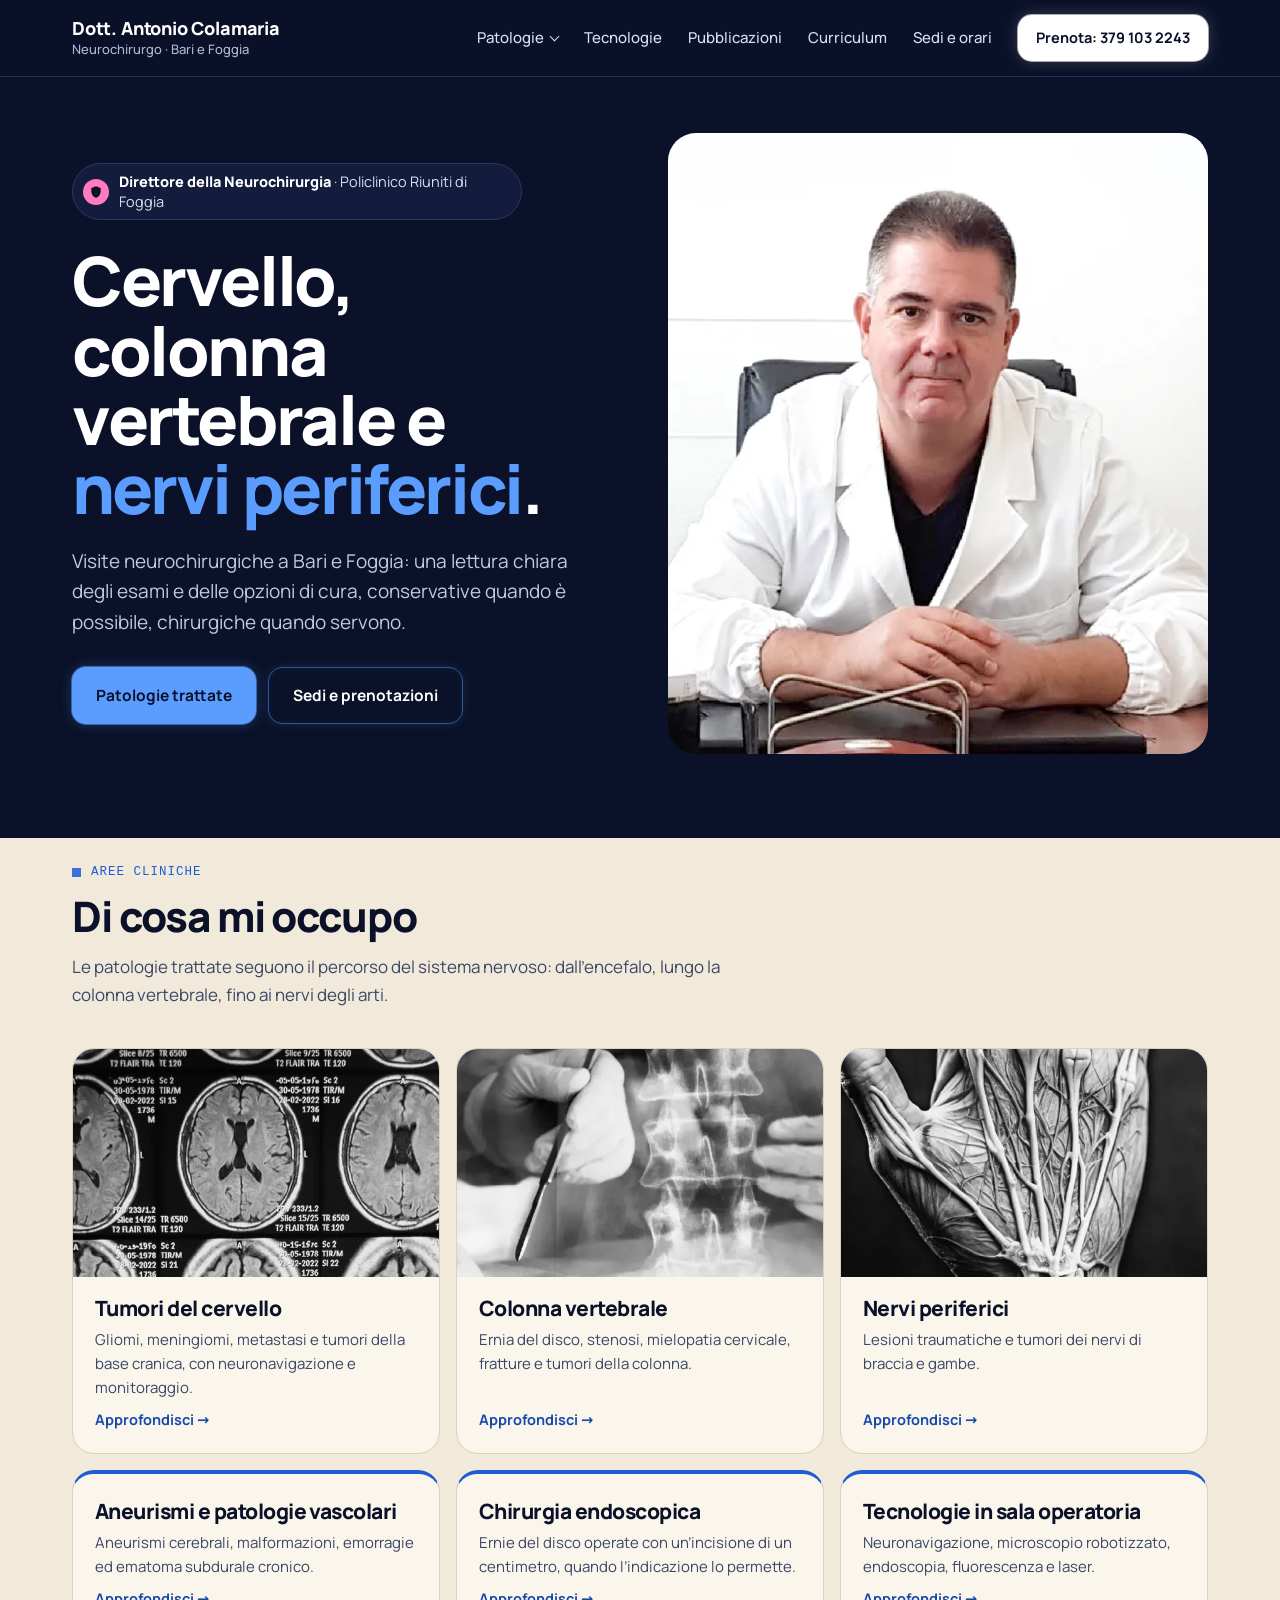
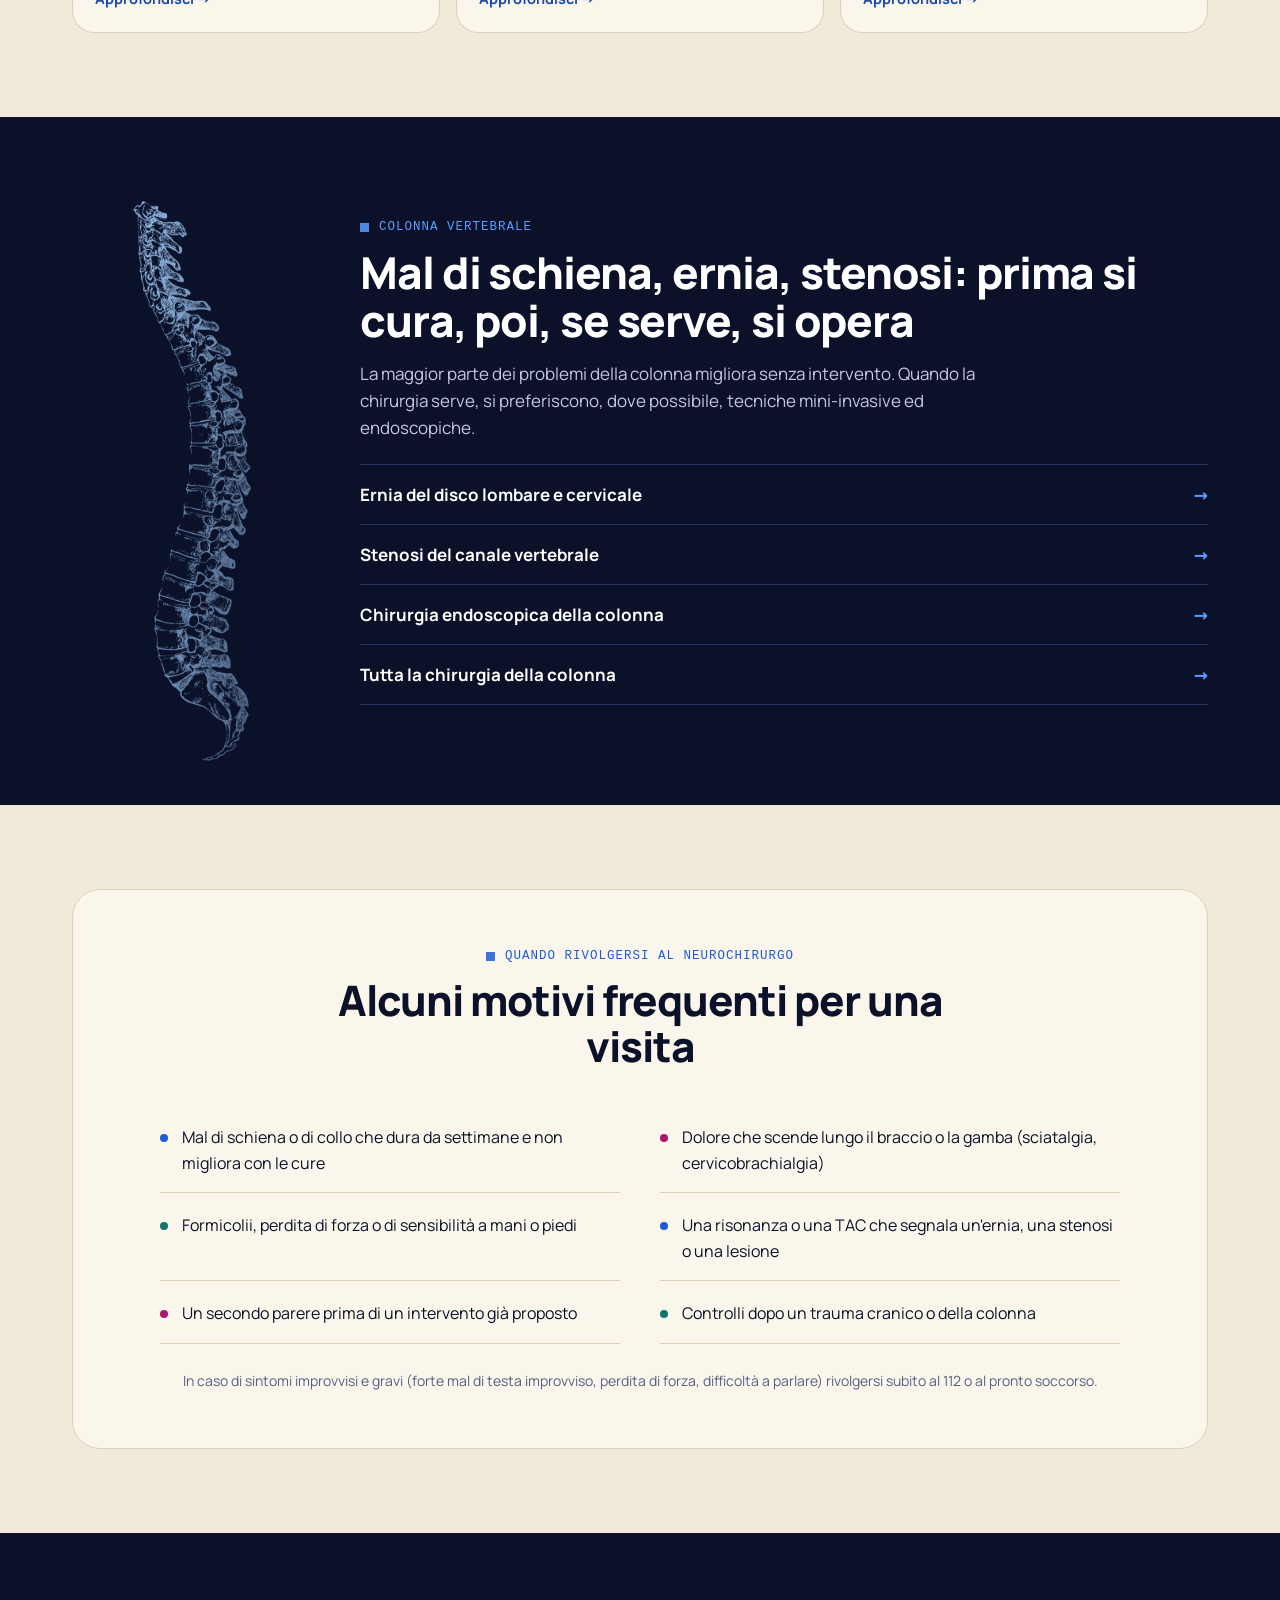
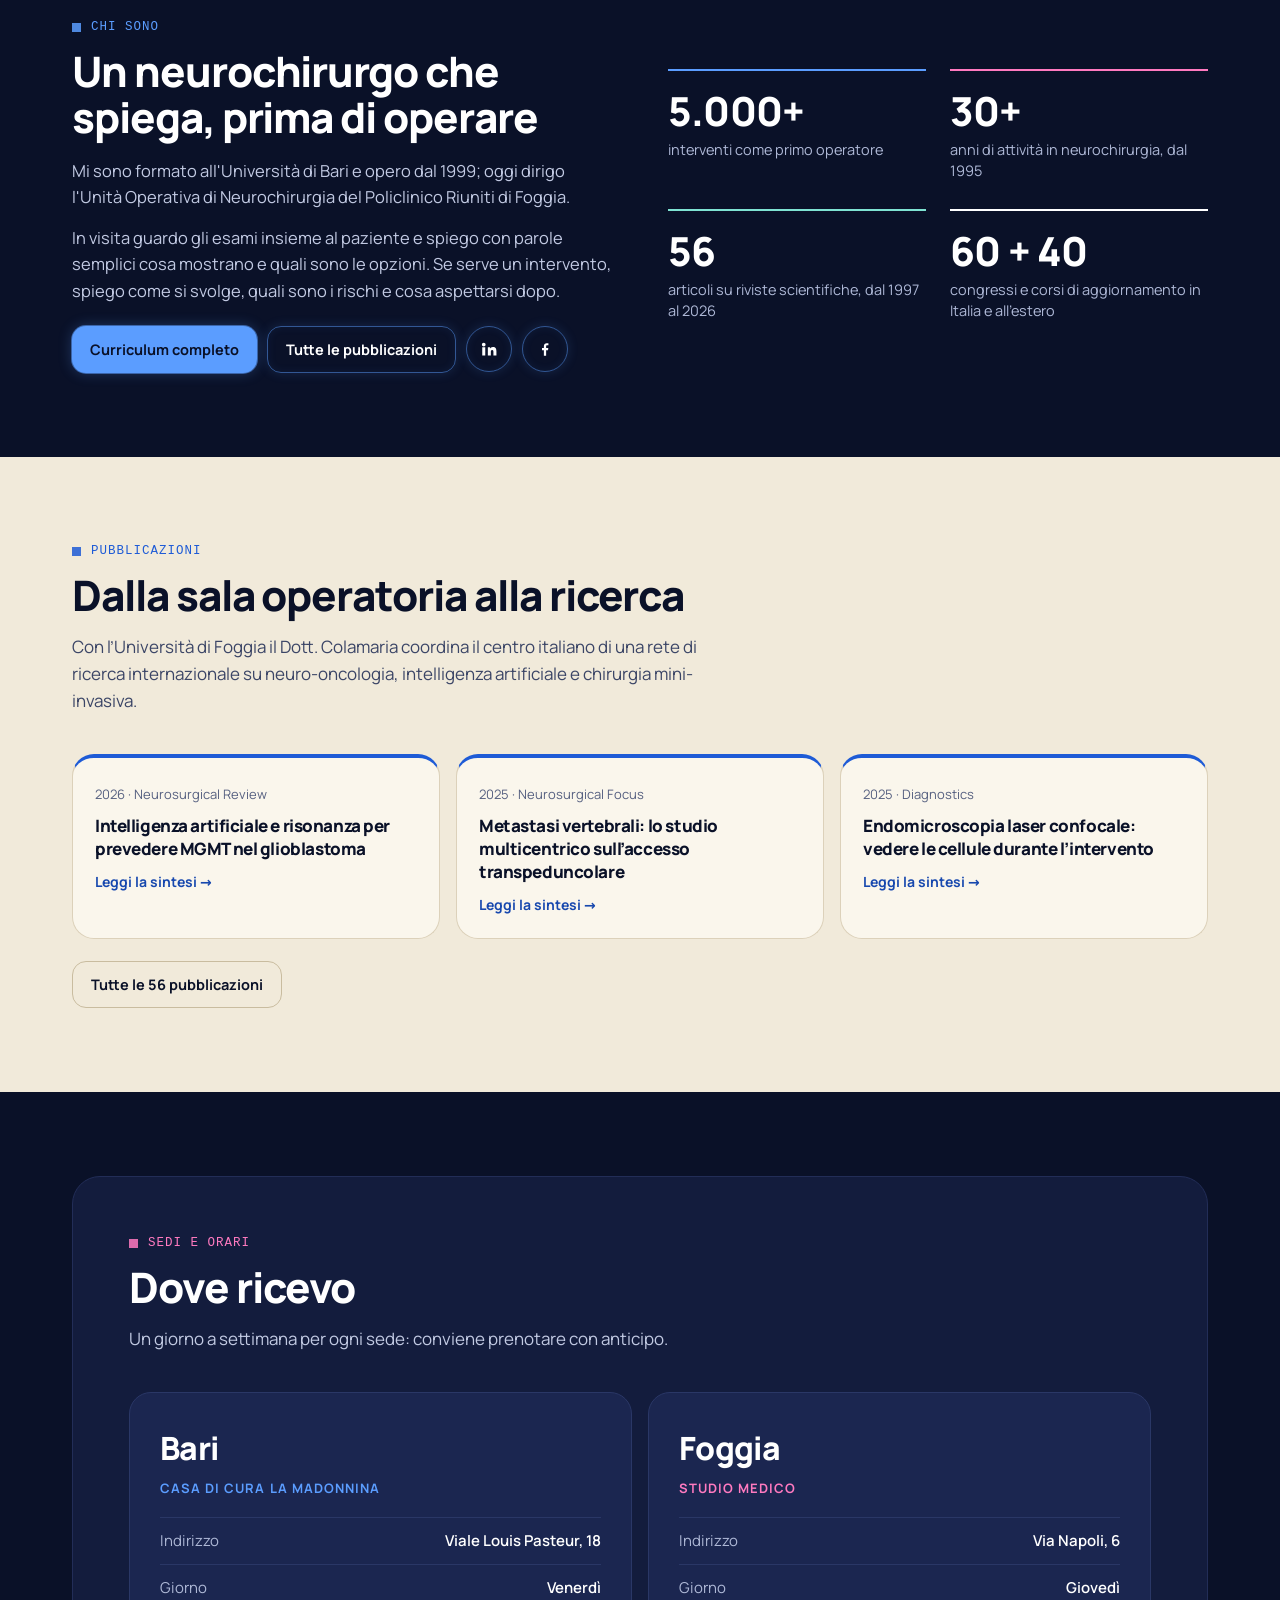
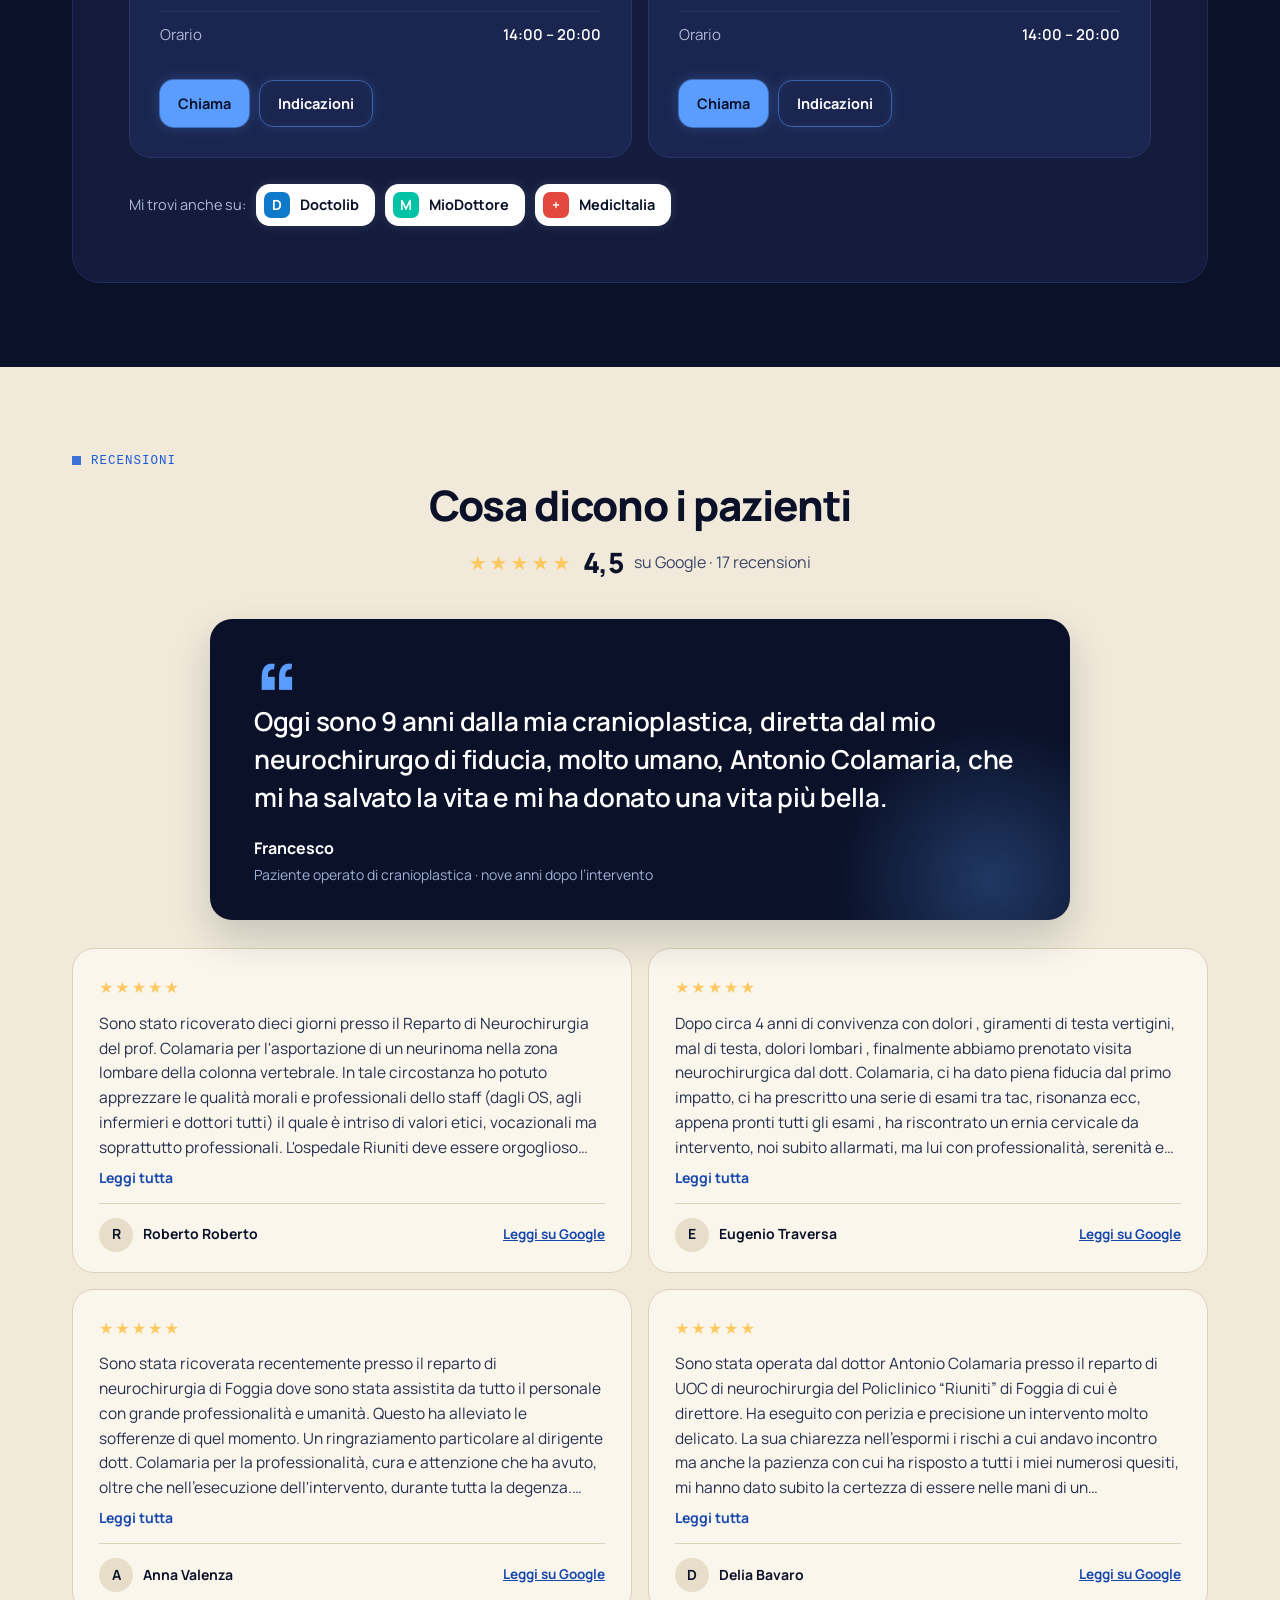
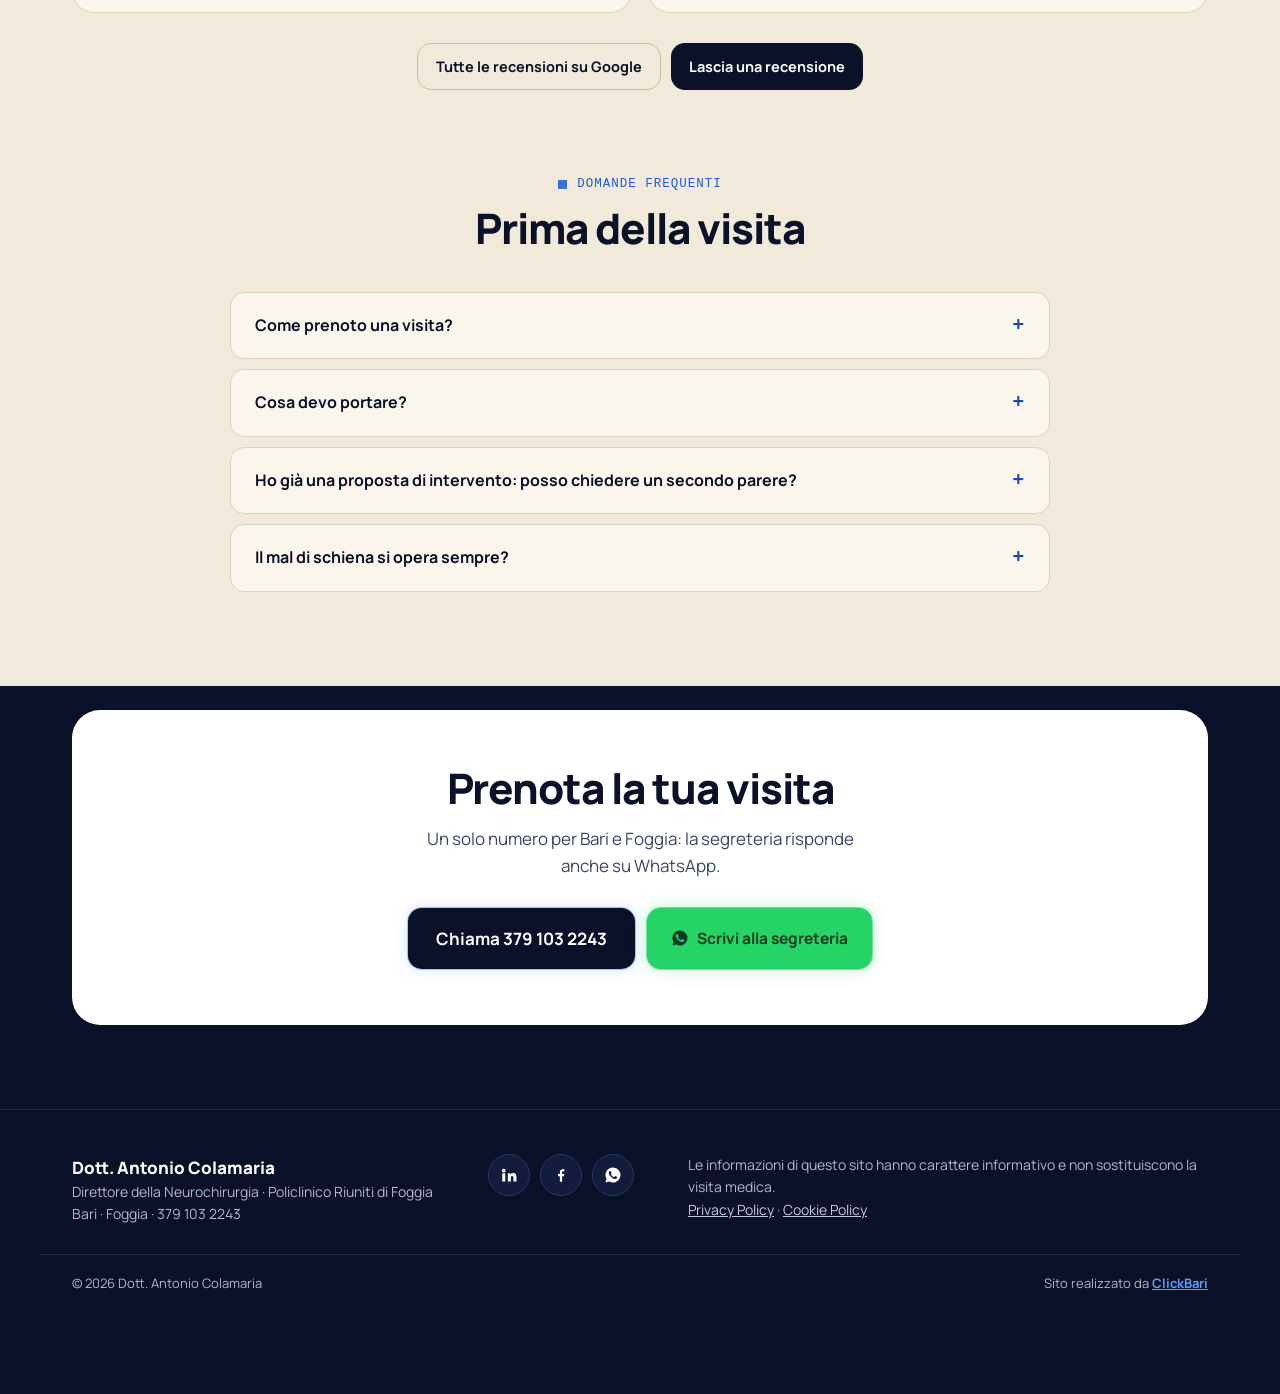
==== index.html @ ceac470e "Home: 30+ anni al posto di 5.600 totali (coerente con il curriculum) Co-Authored-By: Claude Opus 5.5" ====
<!DOCTYPE html>
<html lang="it">
<head>
<meta charset="UTF-8">
<meta name="viewport" content="width=device-width, initial-scale=1">
<title>Dott. Antonio Colamaria — Neurochirurgo a Bari e Foggia</title>
<meta name="description" content="Dott. Antonio Colamaria, specialista in Neurochirurgia. Visite a Bari (Casa di Cura La Madonnina, venerdì) e a Foggia (via Napoli 6, giovedì). Patologie cerebrali, della colonna vertebrale e dei nervi periferici.">
<link rel="canonical" href="https://antoniocolamaria.it/">
<meta name="theme-color" content="#0A1128">
<link rel="icon" type="image/svg+xml" href="img/favicon.svg">
<link rel="icon" type="image/png" href="favicon.png">
<link rel="apple-touch-icon" href="img/apple-touch-icon.png">
<meta property="og:type" content="website">
<meta property="og:locale" content="it_IT">
<meta property="og:site_name" content="Dott. Antonio Colamaria">
<meta property="og:title" content="Dott. Antonio Colamaria — Neurochirurgo a Bari e Foggia">
<meta property="og:description" content="Visite di neurochirurgia a Bari (venerdì) e Foggia (giovedì). Cervello, colonna vertebrale e nervi periferici. Prenotazioni: 379 103 2243.">
<meta property="og:url" content="https://antoniocolamaria.it/">
<meta property="og:image" content="https://antoniocolamaria.it/img/og.jpg">
<meta property="og:image:width" content="1200">
<meta property="og:image:height" content="630">
<meta name="twitter:card" content="summary_large_image">
<link rel="preload" href="img/dott-antonio-colamaria.webp" as="image" type="image/webp">
<link rel="preload" href="fonts/manrope-latin-800-normal.woff2" as="font" type="font/woff2" crossorigin>
<link rel="preload" href="fonts/manrope-latin-400-normal.woff2" as="font" type="font/woff2" crossorigin>
<script type="application/ld+json">
{
  "@context": "https://schema.org",
  "@graph": [
    {
      "@type": "Person",
      "@id": "https://antoniocolamaria.it/#antonio",
      "name": "Antonio Colamaria",
      "honorificPrefix": "Dott.",
      "jobTitle": "Direttore della Neurochirurgia",
      "worksFor": {"@type": "Hospital", "name": "Policlinico Riuniti di Foggia", "address": {"@type": "PostalAddress", "addressLocality": "Foggia", "addressCountry": "IT"}},
      "alumniOf": {"@type": "CollegeOrUniversity", "name": "Università degli Studi di Bari"},
      "image": "https://antoniocolamaria.it/img/dott-antonio-colamaria.webp",
      "url": "https://antoniocolamaria.it/",
      "sameAs": [
        "https://www.linkedin.com/in/antonio-colamaria-a13306196/",
        "https://www.facebook.com/AntonioColamariaNeurochirurgo",
        "https://www.doctolib.it/neurochirurgo/bari/antonio-colamaria",
        "https://www.miodottore.it/antonio-colamaria/neurochirurgo/bari",
        "https://www.medicitalia.it/acolamaria/"
      ]
    },
    {
      "@type": "Physician",
      "@id": "https://antoniocolamaria.it/#bari",
      "name": "Dott. Antonio Colamaria — Neurochirurgo a Bari",
      "medicalSpecialty": "Neurosurgery",
      "url": "https://antoniocolamaria.it/",
      "image": "https://antoniocolamaria.it/img/dott-antonio-colamaria.webp",
      "telephone": "+393791032243",
      "address": {"@type": "PostalAddress", "streetAddress": "Viale Louis Pasteur, 18 (Casa di Cura La Madonnina)", "addressLocality": "Bari", "postalCode": "70124", "addressRegion": "BA", "addressCountry": "IT"},
      "openingHoursSpecification": [{"@type": "OpeningHoursSpecification", "dayOfWeek": "Friday", "opens": "14:00", "closes": "20:00"}],
      "employee": {"@id": "https://antoniocolamaria.it/#antonio"},
      "hasMap": "https://www.google.com/maps/place/?q=place_id:ChIJ8eb4NxvpRxMRz8BQaF9ujLE"
    },
    {
      "@type": "Physician",
      "@id": "https://antoniocolamaria.it/#foggia",
      "name": "Dott. Antonio Colamaria — Neurochirurgo a Foggia",
      "medicalSpecialty": "Neurosurgery",
      "url": "https://antoniocolamaria.it/",
      "image": "https://antoniocolamaria.it/img/dott-antonio-colamaria.webp",
      "telephone": "+393791032243",
      "address": {"@type": "PostalAddress", "streetAddress": "Via Napoli, 6", "addressLocality": "Foggia", "addressRegion": "FG", "addressCountry": "IT"},
      "openingHoursSpecification": [{"@type": "OpeningHoursSpecification", "dayOfWeek": "Thursday", "opens": "14:00", "closes": "20:00"}],
      "employee": {"@id": "https://antoniocolamaria.it/#antonio"}
    },
    {
      "@type": "FAQPage",
      "mainEntity": [
        {"@type": "Question", "name": "Come prenoto una visita?", "acceptedAnswer": {"@type": "Answer", "text": "Telefonando o scrivendo su WhatsApp alla segreteria al 379 103 2243: un solo numero per entrambe le sedi."}},
        {"@type": "Question", "name": "Cosa devo portare?", "acceptedAnswer": {"@type": "Answer", "text": "Gli esami già fatti (CD o link delle immagini di risonanza, TAC o radiografie, con i referti), eventuali visite specialistiche precedenti e l'elenco dei farmaci che assumi."}},
        {"@type": "Question", "name": "Ho già una proposta di intervento: posso chiedere un secondo parere?", "acceptedAnswer": {"@type": "Answer", "text": "Sì. Porta gli esami e la relazione che ti è stata consegnata: li valutiamo insieme e ti spiego le alternative possibili."}},
        {"@type": "Question", "name": "Il mal di schiena si opera sempre?", "acceptedAnswer": {"@type": "Answer", "text": "No. Nella maggior parte dei casi di patologia degenerativa della colonna si parte da terapie conservative; la chirurgia è indicata solo in situazioni specifiche, valutate caso per caso."}}
      ]
    }
  ]
}
</script>
<link rel="stylesheet" href="assets/style.css">
</head>
<body>

<header>
  <div class="wrap">
    <a href="/" class="brand"><strong>Dott. Antonio Colamaria</strong><span>Neurochirurgo · Bari e Foggia</span></a>
    <button class="menu-btn" type="button" aria-expanded="false" aria-controls="menu" aria-label="Apri il menu"><svg class="bars" viewBox="0 0 24 24" fill="none" stroke="currentColor" stroke-width="2" stroke-linecap="round" aria-hidden="true"><path d="M4 7h16M4 12h16M4 17h16"/></svg><svg class="x" viewBox="0 0 24 24" fill="none" stroke="currentColor" stroke-width="2" stroke-linecap="round" aria-hidden="true"><path d="M6 6l12 12M18 6L6 18"/></svg></button>
    <nav id="menu" aria-label="Menu principale">
      <div class="dd">
        <a href="/#patologie" class="dd-top">Patologie</a>
        <div class="sub">
          <a href="neuro-oncologia.html">Tumori del cervello</a>
          <a href="colonna-vertebrale.html">Colonna vertebrale</a>
          <a href="ernia-del-disco.html">Ernia del disco</a>
          <a href="stenosi-del-canale.html">Stenosi del canale</a>
          <a href="chirurgia-endoscopica-colonna.html">Chirurgia endoscopica</a>
          <a href="patologie-vascolari.html">Aneurismi e patologie vascolari</a>
          <a href="nervi-periferici.html">Nervi periferici</a>
          <a href="parkinson-dbs.html">Parkinson e DBS</a>
        </div>
      </div>
      <a href="tecnologie.html">Tecnologie</a>
      <a href="pubblicazioni.html">Pubblicazioni</a>
      <a href="curriculum.html">Curriculum</a>
      <a href="/#sedi">Sedi e orari</a>
      <a href="tel:+393791032243" class="btn btn-primary btn-sm">Prenota: 379 103 2243</a>
    </nav>
  </div>
</header>

<main>

<section class="hero">
  <div class="wrap">
    <div>
      <p class="hero-badge"><i aria-hidden="true"><svg viewBox="0 0 24 24"><path d="M12 2 4 5v6c0 5 3.4 9.4 8 11 4.6-1.6 8-6 8-11V5l-8-3Z"/></svg></i><span><b>Direttore della Neurochirurgia</b> · Policlinico Riuniti di Foggia</span></p>
      <h1>Cervello, colonna vertebrale e <em>nervi periferici</em>.</h1>
      <p class="lede">Visite neurochirurgiche a Bari e Foggia: una lettura chiara degli esami e delle opzioni di cura, conservative quando è possibile, chirurgiche quando servono.</p>
      <div class="hero-actions">
        <a href="#patologie" class="btn btn-primary">Patologie trattate</a>
        <a href="#sedi" class="btn btn-ghost">Sedi e prenotazioni</a>
      </div>
    </div>
    <figure class="portrait">
      <img src="img/dott-antonio-colamaria.webp" alt="Il Dott. Antonio Colamaria, neurochirurgo, alla scrivania del suo studio" width="840" height="758" fetchpriority="high">
    </figure>
  </div>
</section>

<section id="patologie" class="light">
  <div class="wrap">
    <div class="head">
      <div class="kicker">Aree cliniche</div>
      <h2>Di cosa mi occupo</h2>
      <p>Le patologie trattate seguono il percorso del sistema nervoso: dall’encefalo, lungo la colonna vertebrale, fino ai nervi degli arti.</p>
    </div>
    <div class="areas">
      <a class="area" href="neuro-oncologia.html">
        <div class="pic"><img src="img/patologie-cervello.webp" alt="Risonanza magnetica dell’encefalo" width="584" height="365" loading="lazy" decoding="async"></div>
        <div class="body"><h3>Tumori del cervello</h3><p>Gliomi, meningiomi, metastasi e tumori della base cranica, con neuronavigazione e monitoraggio.</p><span class="go">Approfondisci →</span></div>
      </a>
      <a class="area" href="colonna-vertebrale.html">
        <div class="pic"><img src="img/patologie-colonna.webp" alt="Radiografia della colonna vertebrale" width="584" height="365" loading="lazy" decoding="async"></div>
        <div class="body"><h3>Colonna vertebrale</h3><p>Ernia del disco, stenosi, mielopatia cervicale, fratture e tumori della colonna.</p><span class="go">Approfondisci →</span></div>
      </a>
      <a class="area" href="nervi-periferici.html">
        <div class="pic"><img src="img/patologie-nervi.webp" alt="Nervi periferici della mano" width="584" height="365" loading="lazy" decoding="async"></div>
        <div class="body"><h3>Nervi periferici</h3><p>Lesioni traumatiche e tumori dei nervi di braccia e gambe.</p><span class="go">Approfondisci →</span></div>
      </a>
      <a class="area txt" href="patologie-vascolari.html">
        <div class="body"><h3>Aneurismi e patologie vascolari</h3><p>Aneurismi cerebrali, malformazioni, emorragie ed ematoma subdurale cronico.</p><span class="go">Approfondisci →</span></div>
      </a>
      <a class="area txt" href="chirurgia-endoscopica-colonna.html">
        <div class="body"><h3>Chirurgia endoscopica</h3><p>Ernie del disco operate con un’incisione di un centimetro, quando l’indicazione lo permette.</p><span class="go">Approfondisci →</span></div>
      </a>
      <a class="area txt" href="tecnologie.html">
        <div class="body"><h3>Tecnologie in sala operatoria</h3><p>Neuronavigazione, microscopio robotizzato, endoscopia, fluorescenza e laser.</p><span class="go">Approfondisci →</span></div>
      </a>
    </div>
  </div>
</section>

<section class="spine-band">
  <div class="wrap band">
    <div class="art"><img src="img/anatomia/colonna.webp" alt="Illustrazione anatomica della colonna vertebrale" width="297" height="1400" loading="lazy"></div>
    <div>
      <div class="kicker">Colonna vertebrale</div>
      <h2>Mal di schiena, ernia, stenosi: prima si cura, poi, se serve, si opera</h2>
      <p class="lede" style="color:var(--ink-soft);font-size:17px;max-width:40em">La maggior parte dei problemi della colonna migliora senza intervento. Quando la chirurgia serve, si preferiscono, dove possibile, tecniche mini-invasive ed endoscopiche.</p>
      <ul class="links-list">
        <li><a href="ernia-del-disco.html">Ernia del disco lombare e cervicale <span>→</span></a></li>
        <li><a href="stenosi-del-canale.html">Stenosi del canale vertebrale <span>→</span></a></li>
        <li><a href="chirurgia-endoscopica-colonna.html">Chirurgia endoscopica della colonna <span>→</span></a></li>
        <li><a href="colonna-vertebrale.html">Tutta la chirurgia della colonna <span>→</span></a></li>
      </ul>
    </div>
  </div>
</section>

<section class="when light" style="padding-top:84px">
  <div class="wrap"><div class="inner">
    <div class="head center">
      <div class="kicker">Quando rivolgersi al neurochirurgo</div>
      <h2>Alcuni motivi frequenti per una visita</h2>
    </div>
    <div class="when-grid">
      <div class="when-item">Mal di schiena o di collo che dura da settimane e non migliora con le cure</div>
      <div class="when-item">Dolore che scende lungo il braccio o la gamba (sciatalgia, cervicobrachialgia)</div>
      <div class="when-item">Formicolii, perdita di forza o di sensibilità a mani o piedi</div>
      <div class="when-item">Una risonanza o una TAC che segnala un'ernia, una stenosi o una lesione</div>
      <div class="when-item">Un secondo parere prima di un intervento già proposto</div>
      <div class="when-item">Controlli dopo un trauma cranico o della colonna</div>
    </div>
    <p class="note">In caso di sintomi improvvisi e gravi (forte mal di testa improvviso, perdita di forza, difficoltà a parlare) rivolgersi subito al 112 o al pronto soccorso.</p>
  </div></div>
</section>

<section id="chi-sono">
  <div class="wrap about">
    <div>
      <div class="kicker">Chi sono</div>
      <h2>Un neurochirurgo che spiega, prima di operare</h2>
      <p>Mi sono formato all'Università di Bari e opero dal 1999; oggi dirigo l'Unità Operativa di Neurochirurgia del Policlinico Riuniti di Foggia.</p>
      <p>In visita guardo gli esami insieme al paziente e spiego con parole semplici cosa mostrano e quali sono le opzioni. Se serve un intervento, spiego come si svolge, quali sono i rischi e cosa aspettarsi dopo.</p>
      <div class="links-row">
        <a href="curriculum.html" class="btn btn-primary btn-sm">Curriculum completo</a>
        <a href="pubblicazioni.html" class="btn btn-ghost btn-sm">Tutte le pubblicazioni</a>
        <a href="https://www.linkedin.com/in/antonio-colamaria-a13306196/" class="btn btn-ghost btn-sm social icon-only" target="_blank" rel="noopener me" aria-label="LinkedIn" title="LinkedIn"><svg viewBox="0 0 24 24" aria-hidden="true"><path d="M4.98 3.5a2.5 2.5 0 1 1 0 5 2.5 2.5 0 0 1 0-5ZM3 9.75h4v11H3v-11Zm6.5 0h3.8v1.5h.06c.53-1 1.83-2.05 3.77-2.05 4.03 0 4.77 2.65 4.77 6.1v5.45h-4v-4.83c0-1.15-.02-2.63-1.6-2.63-1.6 0-1.85 1.25-1.85 2.55v4.91h-4v-11Z"/></svg></a>
        <a href="https://www.facebook.com/AntonioColamariaNeurochirurgo" class="btn btn-ghost btn-sm social icon-only" target="_blank" rel="noopener me" aria-label="Facebook" title="Facebook"><svg viewBox="0 0 24 24" aria-hidden="true"><path d="M13.5 21v-7.5h2.5l.4-3h-2.9V8.6c0-.87.25-1.46 1.5-1.46h1.55V4.45A20 20 0 0 0 14.3 4.3c-2.25 0-3.8 1.37-3.8 3.9v2.3H8v3h2.5V21h3Z"/></svg></a>
      </div>
    </div>
    <div class="about-stats">
      <div class="stat"><b>5.000+</b><span>interventi come primo operatore</span></div>
      <div class="stat"><b>30+</b><span>anni di attività in neurochirurgia, dal 1995</span></div>
      <div class="stat"><b>56</b><span>articoli su riviste scientifiche, dal 1997 al 2026</span></div>
      <div class="stat"><b>60 + 40</b><span>congressi e corsi di aggiornamento in Italia e all&#39;estero</span></div>
    </div>
  </div>
</section>

<section class="light" id="ricerca">
  <div class="wrap">
    <div class="head">
      <div class="kicker">Pubblicazioni</div>
      <h2>Dalla sala operatoria alla ricerca</h2>
      <p>Con l’Università di Foggia il Dott. Colamaria coordina il centro italiano di una rete di ricerca internazionale su neuro-oncologia, intelligenza artificiale e chirurgia mini-invasiva.</p>
    </div>
    <div class="featured">
      <a class="feat" href="pubblicazioni.html#p2026-mgmt" style="text-decoration:none;color:inherit">
        <div class="body"><div class="meta">2026 · Neurosurgical Review</div><h3>Intelligenza artificiale e risonanza per prevedere MGMT nel glioblastoma</h3><span class="go" style="font-weight:700;color:var(--teal-deep);font-size:14px">Leggi la sintesi →</span></div>
      </a>
      <a class="feat" href="pubblicazioni.html#p2025-transpeduncolare" style="text-decoration:none;color:inherit">
        <div class="body"><div class="meta">2025 · Neurosurgical Focus</div><h3>Metastasi vertebrali: lo studio multicentrico sull’accesso transpeduncolare</h3><span class="go" style="font-weight:700;color:var(--teal-deep);font-size:14px">Leggi la sintesi →</span></div>
      </a>
      <a class="feat" href="pubblicazioni.html#p2025-confocale" style="text-decoration:none;color:inherit">
        <div class="body"><div class="meta">2025 · Diagnostics</div><h3>Endomicroscopia laser confocale: vedere le cellule durante l’intervento</h3><span class="go" style="font-weight:700;color:var(--teal-deep);font-size:14px">Leggi la sintesi →</span></div>
      </a>
    </div>
    <p style="margin-top:22px"><a href="pubblicazioni.html" class="btn btn-ghost btn-sm">Tutte le 56 pubblicazioni</a></p>
  </div>
</section>

<section class="sedi" id="sedi">
  <div class="wrap"><div class="inner">
    <div class="head">
      <div class="kicker">Sedi e orari</div>
      <h2>Dove ricevo</h2>
      <p>Un giorno a settimana per ogni sede: conviene prenotare con anticipo.</p>
    </div>
    <div class="loc-grid">
      <div class="loc">
        <div class="city">Bari</div>
        <div class="place">Casa di Cura La Madonnina</div>
        <div class="row"><span>Indirizzo</span><span>Viale Louis Pasteur, 18</span></div>
        <div class="row"><span>Giorno</span><span>Venerdì</span></div>
        <div class="row"><span>Orario</span><span>14:00 – 20:00</span></div>
        <div class="loc-actions">
          <a href="tel:+393791032243" class="btn btn-primary btn-sm">Chiama</a>
          <a href="https://www.google.com/maps/place/?q=place_id:ChIJ8eb4NxvpRxMRz8BQaF9ujLE" class="btn btn-ghost btn-sm" target="_blank" rel="noopener">Indicazioni</a>
        </div>
      </div>
      <div class="loc">
        <div class="city">Foggia</div>
        <div class="place">Studio medico</div>
        <div class="row"><span>Indirizzo</span><span>Via Napoli, 6</span></div>
        <div class="row"><span>Giorno</span><span>Giovedì</span></div>
        <div class="row"><span>Orario</span><span>14:00 – 20:00</span></div>
        <div class="loc-actions">
          <a href="tel:+393791032243" class="btn btn-primary btn-sm">Chiama</a>
          <a href="https://www.google.com/maps/search/?api=1&amp;query=Via+Napoli+6+Foggia" class="btn btn-ghost btn-sm" target="_blank" rel="noopener">Indicazioni</a>
        </div>
      </div>
    </div>
    <div class="online">
      <span>Mi trovi anche su:</span>
      <a class="plat" href="https://www.doctolib.it/neurochirurgo/bari/antonio-colamaria" target="_blank" rel="noopener"><i style="background:#107ACA" aria-hidden="true">D</i>Doctolib</a>
      <a class="plat" href="https://www.miodottore.it/antonio-colamaria/neurochirurgo/bari" target="_blank" rel="noopener"><i style="background:#00C3A5" aria-hidden="true">M</i>MioDottore</a>
      <a class="plat" href="https://www.medicitalia.it/acolamaria/" target="_blank" rel="noopener"><i style="background:#E2483D" aria-hidden="true">+</i>MedicItalia</a>
    </div>
  </div></div>
</section>

<section class="reviews light" id="recensioni" style="padding-top:84px">
  <div class="wrap">
    <div class="kicker">Recensioni</div>
    <h2 class="rev-h">Cosa dicono i pazienti</h2>
    <div class="rev-score"><span class="stars" aria-hidden="true">★★★★★</span><b>4,5</b><span>su Google · 17 recensioni</span></div>
    <figure class="story">
      <div class="story-mark" aria-hidden="true">“</div>
      <blockquote>Oggi sono 9 anni dalla mia cranioplastica, diretta dal mio neurochirurgo di fiducia, molto umano, Antonio Colamaria, che mi ha salvato la vita e mi ha donato una vita più bella.</blockquote>
      <figcaption><b>Francesco</b><span>Paziente operato di cranioplastica · nove anni dopo l’intervento</span></figcaption>
    </figure>
    <div class="rev-grid">
      <figure class="rev">
        <div class="rev-stars" aria-label="5 stelle su 5">★★★★★</div>
        <blockquote class="rev-text">Sono stato ricoverato dieci giorni presso il Reparto di Neurochirurgia del prof. Colamaria per l&#x27;asportazione di un neurinoma nella zona lombare della colonna vertebrale. In tale circostanza ho potuto apprezzare le qualità morali e professionali dello staff (dagli OS, agli infermieri e dottori tutti) il quale è intriso di valori etici, vocazionali ma soprattutto professionali. L&#x27;ospedale Riuniti deve essere orgoglioso della sua eccellenza: Neurochirurgia!</blockquote>
        <button class="rev-more" type="button" style="visibility:hidden">Leggi tutta</button>
        <figcaption><span class="av" aria-hidden="true">R</span><b>Roberto Roberto</b><a href="https://share.google/oZbVhh4xeSfmyc0vO" target="_blank" rel="noopener">Leggi su Google</a></figcaption>
      </figure>
      <figure class="rev">
        <div class="rev-stars" aria-label="5 stelle su 5">★★★★★</div>
        <blockquote class="rev-text">Dopo circa 4 anni di convivenza con dolori , giramenti di testa vertigini, mal di testa, dolori lombari , finalmente abbiamo prenotato visita neurochirurgica dal dott. Colamaria, ci ha dato piena fiducia dal primo impatto, ci ha prescritto una serie di esami tra tac, risonanza ecc, appena pronti tutti gli esami , ha riscontrato un ernia cervicale da intervento, noi subito allarmati, ma lui con professionalità, serenità e tranquillità, ci ha rassicurati di stare tranquilli , subito prenotato intervento chirurgico al policlinico di Foggia, dopo 10 giorni ci hanno chiamato, intervento, tre giorni di degenza in ospedale, subito dimissioni, intervento riuscito perfettamente grazie al dott, Colamaria e&#x27; il suo equipe medico , mia moglie è rinata veramente una cosa da non credere, dopo aver trascorso tutto dicembre e metà gennaio perennemente a letto mia moglie e &#x27; ritornata a camminare passeggiare non ha più nessun dolore, è per altro soffriva di pressione alta da 15 anni oggi è ritornato tutto nella norma, a eliminato pure la pillola della pressione, un vero professionista, non aggiungo altro grazie ancora Antonio Colamaria, sei un vero professionista serio , grazie di tutto</blockquote>
        <button class="rev-more" type="button" style="visibility:hidden">Leggi tutta</button>
        <figcaption><span class="av" aria-hidden="true">E</span><b>Eugenio Traversa</b><a href="https://share.google/p5bYbDEppxoATuacg" target="_blank" rel="noopener">Leggi su Google</a></figcaption>
      </figure>
      <figure class="rev">
        <div class="rev-stars" aria-label="5 stelle su 5">★★★★★</div>
        <blockquote class="rev-text">Sono stata ricoverata recentemente presso il reparto di neurochirurgia di Foggia dove sono stata assistita da tutto il personale con grande professionalità e umanità. Questo ha alleviato le sofferenze di quel momento. Un ringraziamento particolare al dirigente dott. Colamaria per la professionalità, cura e attenzione che ha avuto, oltre che nell&#x27;esecuzione dell&#x27;intervento, durante tutta la degenza. Grazie</blockquote>
        <button class="rev-more" type="button" style="visibility:hidden">Leggi tutta</button>
        <figcaption><span class="av" aria-hidden="true">A</span><b>Anna Valenza</b><a href="https://share.google/kr8IRh9aucrmlOOM9" target="_blank" rel="noopener">Leggi su Google</a></figcaption>
      </figure>
      <figure class="rev">
        <div class="rev-stars" aria-label="5 stelle su 5">★★★★★</div>
        <blockquote class="rev-text">Sono stata operata dal dottor Antonio Colamaria presso il reparto di UOC di neurochirurgia del Policlinico “Riuniti” di Foggia di cui è direttore. Ha eseguito con perizia e precisione un intervento molto delicato. La sua chiarezza nell’espormi i rischi a cui andavo incontro ma anche la pazienza con cui ha risposto a tutti i miei numerosi quesiti, mi hanno dato subito la certezza di essere nelle mani di un professionista serio, preparato e con delle grandi competenze oltre che ad un medico empatico e rassicurante, nonostante la situazione complicata della mia malattia.<br>Vorrei aggiungere che anche il reparto di neurochirurgia da lui diretto funziona molto bene, con una elevata attenzione al paziente sia da parte del personale medico, infermieristico e paramedico.<br>Un grazie sincero al dottor Colamaria per quanto ogni giorno fa.<br>Delia Bavaro</blockquote>
        <button class="rev-more" type="button" style="visibility:hidden">Leggi tutta</button>
        <figcaption><span class="av" aria-hidden="true">D</span><b>Delia Bavaro</b><a href="https://share.google/cAZnsXzcZnndux5iy" target="_blank" rel="noopener">Leggi su Google</a></figcaption>
      </figure>
    </div>
    <div class="links-row">
      <a href="https://www.google.com/maps/place/?q=place_id:ChIJ8eb4NxvpRxMRz8BQaF9ujLE" class="btn btn-ghost btn-sm" target="_blank" rel="noopener">Tutte le recensioni su Google</a>
      <a href="https://search.google.com/local/writereview?placeid=ChIJ8eb4NxvpRxMRz8BQaF9ujLE" class="btn btn-primary btn-sm" target="_blank" rel="noopener">Lascia una recensione</a>
    </div>
  </div>
</section>

<section id="faq" class="light" style="padding-top:0">
  <div class="wrap">
    <div class="head center">
      <div class="kicker">Domande frequenti</div>
      <h2>Prima della visita</h2>
    </div>
    <div class="faq">
      <details><summary>Come prenoto una visita?</summary><p>Telefonando o scrivendo su WhatsApp alla segreteria al 379 103 2243: un solo numero per entrambe le sedi.</p></details>
      <details><summary>Cosa devo portare?</summary><p>Gli esami già fatti (CD o link delle immagini di risonanza, TAC o radiografie, con i referti), eventuali visite specialistiche precedenti e l'elenco dei farmaci che assumi.</p></details>
      <details><summary>Ho già una proposta di intervento: posso chiedere un secondo parere?</summary><p>Sì. Porta gli esami e la relazione che ti è stata consegnata: li valutiamo insieme e ti spiego le alternative possibili.</p></details>
      <details><summary>Il mal di schiena si opera sempre?</summary><p>No. Nella maggior parte dei casi di patologia degenerativa della colonna si parte da terapie conservative; la chirurgia è indicata solo in situazioni specifiche, valutate caso per caso.</p></details>
    </div>
  </div>
</section>

<section class="cta">
  <div class="wrap"><div class="inner">
    <h2>Prenota la tua visita</h2>
    <p>Un solo numero per Bari e Foggia: la segreteria risponde anche su WhatsApp.</p>
    <div class="cta-actions">
      <a href="tel:+393791032243" class="btn btn-primary">Chiama 379 103 2243</a>
      <a href="https://wa.me/393791032243?text=Buongiorno%2C%20vorrei%20prenotare%20una%20visita%20con%20il%20Dott.%20Colamaria." class="btn btn-wa social" target="_blank" rel="noopener"><svg viewBox="0 0 24 24" aria-hidden="true"><path d="M12 2a10 10 0 0 0-8.6 15.1L2 22l5-1.3A10 10 0 1 0 12 2Zm5.3 14.1c-.2.6-1.3 1.2-1.8 1.2-.5.1-1 .1-3.3-.8-2.8-1.1-4.5-4-4.7-4.2-.1-.2-1.1-1.5-1.1-2.9s.7-2 1-2.3c.2-.3.5-.3.7-.3h.5c.2 0 .4 0 .6.5l.8 2c.1.2.1.4 0 .5l-.3.5-.4.4c-.1.1-.3.3-.1.6.2.3.8 1.3 1.6 2.1 1.1 1 2 1.3 2.3 1.4.3.1.5.1.6-.1l.9-1.1c.2-.3.4-.2.7-.1l1.9.9c.3.1.5.2.5.3.1.2.1.8-.1 1.4Z"/></svg>Scrivi alla segreteria</a>
    </div>
  </div></div>
</section>

</main>

<footer>
  <div class="wrap">
    <div>
      <strong>Dott. Antonio Colamaria</strong><br>
      Direttore della Neurochirurgia · Policlinico Riuniti di Foggia<br>
      Bari · Foggia · 379 103 2243
    </div>
    <div class="foot-social">
      <a href="https://www.linkedin.com/in/antonio-colamaria-a13306196/" target="_blank" rel="noopener me" aria-label="LinkedIn del Dott. Colamaria"><svg viewBox="0 0 24 24" aria-hidden="true"><path d="M4.98 3.5a2.5 2.5 0 1 1 0 5 2.5 2.5 0 0 1 0-5ZM3 9.75h4v11H3v-11Zm6.5 0h3.8v1.5h.06c.53-1 1.83-2.05 3.77-2.05 4.03 0 4.77 2.65 4.77 6.1v5.45h-4v-4.83c0-1.15-.02-2.63-1.6-2.63-1.6 0-1.85 1.25-1.85 2.55v4.91h-4v-11Z"/></svg></a>
      <a href="https://www.facebook.com/AntonioColamariaNeurochirurgo" target="_blank" rel="noopener me" aria-label="Facebook del Dott. Colamaria"><svg viewBox="0 0 24 24" aria-hidden="true"><path d="M13.5 21v-7.5h2.5l.4-3h-2.9V8.6c0-.87.25-1.46 1.5-1.46h1.55V4.45A20 20 0 0 0 14.3 4.3c-2.25 0-3.8 1.37-3.8 3.9v2.3H8v3h2.5V21h3Z"/></svg></a>
      <a href="https://wa.me/393791032243?text=Buongiorno%2C%20vorrei%20prenotare%20una%20visita%20con%20il%20Dott.%20Colamaria." target="_blank" rel="noopener" aria-label="WhatsApp della segreteria per prenotare"><svg viewBox="0 0 24 24" aria-hidden="true"><path d="M12 2a10 10 0 0 0-8.6 15.1L2 22l5-1.3A10 10 0 1 0 12 2Zm5.3 14.1c-.2.6-1.3 1.2-1.8 1.2-.5.1-1 .1-3.3-.8-2.8-1.1-4.5-4-4.7-4.2-.1-.2-1.1-1.5-1.1-2.9s.7-2 1-2.3c.2-.3.5-.3.7-.3h.5c.2 0 .4 0 .6.5l.8 2c.1.2.1.4 0 .5l-.3.5-.4.4c-.1.1-.3.3-.1.6.2.3.8 1.3 1.6 2.1 1.1 1 2 1.3 2.3 1.4.3.1.5.1.6-.1l.9-1.1c.2-.3.4-.2.7-.1l1.9.9c.3.1.5.2.5.3.1.2.1.8-.1 1.4Z"/></svg></a>
    </div>
    <div class="disclaimer">Le informazioni di questo sito hanno carattere informativo e non sostituiscono la visita medica.<br><a href="privacy.html">Privacy Policy</a> · <a href="cookie.html">Cookie Policy</a> · <button type="button" class="cc-open">Preferenze cookie</button></div>
  </div>
  <div class="wrap credit">
    <span>© <span id="y">2026</span> Dott. Antonio Colamaria</span>
    <span>Sito realizzato da <a href="https://clickbari.it" target="_blank" rel="noopener">ClickBari</a></span>
  </div>
</footer>

<div class="callbar"><a href="tel:+393791032243" class="btn btn-primary">Chiama per prenotare</a></div>
<a class="wa-float" href="https://wa.me/393791032243?text=Buongiorno%2C%20vorrei%20prenotare%20una%20visita%20con%20il%20Dott.%20Colamaria." target="_blank" rel="noopener" aria-label="Scrivi alla segreteria su WhatsApp per prenotare"><svg viewBox="0 0 24 24" aria-hidden="true"><path d="M12 2a10 10 0 0 0-8.6 15.1L2 22l5-1.3A10 10 0 1 0 12 2Zm5.3 14.1c-.2.6-1.3 1.2-1.8 1.2-.5.1-1 .1-3.3-.8-2.8-1.1-4.5-4-4.7-4.2-.1-.2-1.1-1.5-1.1-2.9s.7-2 1-2.3c.2-.3.5-.3.7-.3h.5c.2 0 .4 0 .6.5l.8 2c.1.2.1.4 0 .5l-.3.5-.4.4c-.1.1-.3.3-.1.6.2.3.8 1.3 1.6 2.1 1.1 1 2 1.3 2.3 1.4.3.1.5.1.6-.1l.9-1.1c.2-.3.4-.2.7-.1l1.9.9c.3.1.5.2.5.3.1.2.1.8-.1 1.4Z"/></svg></a>
<script>
document.querySelectorAll('.rev').forEach(r=>{const t=r.querySelector('.rev-text'),b=r.querySelector('.rev-more');
  if(t.scrollHeight>t.clientHeight+1){b.style.visibility='visible';b.onclick=()=>{r.classList.toggle('open');b.textContent=r.classList.contains('open')?'Mostra meno':'Leggi tutta'}}});
</script>
<script src="assets/site.js"></script>

<script src="assets/consent.js" defer></script>
</body>
</html>
---- assets/style.css ----
@font-face{font-family:'Manrope';font-weight:400;font-style:normal;font-display:swap;src:url(../fonts/manrope-latin-400-normal.woff2) format('woff2')}
@font-face{font-family:'Manrope';font-weight:500;font-style:normal;font-display:swap;src:url(../fonts/manrope-latin-500-normal.woff2) format('woff2')}
@font-face{font-family:'Manrope';font-weight:600;font-style:normal;font-display:swap;src:url(../fonts/manrope-latin-600-normal.woff2) format('woff2')}
@font-face{font-family:'Manrope';font-weight:700;font-style:normal;font-display:swap;src:url(../fonts/manrope-latin-700-normal.woff2) format('woff2')}
@font-face{font-family:'Manrope';font-weight:800;font-style:normal;font-display:swap;src:url(../fonts/manrope-latin-800-normal.woff2) format('woff2')}

/* Tema "Notte": blu notte, accenti blu chiaro e magenta.
   I nomi storici delle variabili restano (le pagine interne li usano):
   --paper = fondo pagina, --white = superfici (card), --ink = testo, --teal = accento blu, --amber = accento magenta */
:root{
  --paper:#0A1128; --white:#131C3D; --paper-2:#1B2650; --line:#222D57; --line-2:#2A3766;
  --ink:#FFFFFF; --ink-soft:#C2CAE3; --ink-mute:#AEB8D6;
  --teal:#5B9DFF; --teal-deep:#93BFFF; --teal-light:#1B2650; --amber:#FF7AC0; --mint:#7FE3D2; --gold:#FFC861;
  --r-xl:28px; --r-lg:22px; --r-md:14px; --r-sm:8px;
}
*{box-sizing:border-box;margin:0;padding:0}
html{scroll-behavior:smooth;scroll-padding-top:84px;background:var(--paper)}
body{background:var(--paper);color:var(--ink);font-family:'Manrope',system-ui,sans-serif;font-size:16px;line-height:1.6;-webkit-font-smoothing:antialiased}
img{max-width:100%;display:block}
a{color:inherit}
.wrap{max-width:1200px;margin:0 auto;padding:0 32px}
h1,h2,h3{font-family:'Manrope',system-ui,sans-serif;font-weight:800;letter-spacing:-.025em;line-height:1.08}
h4{font-weight:700}
:focus-visible{outline:3px solid var(--amber);outline-offset:3px}
@media (prefers-reduced-motion:reduce){*{transition:none!important;animation:none!important;scroll-behavior:auto!important}}
@media(max-width:640px){.wrap{padding:0 20px}}

/* nav */
header{position:sticky;top:0;z-index:50;background:rgba(10,17,40,.88);backdrop-filter:blur(12px);-webkit-backdrop-filter:blur(12px);border-bottom:1px solid var(--line)}
header .wrap{display:flex;align-items:center;justify-content:space-between;height:76px;gap:16px;position:relative}
.brand{text-decoration:none;line-height:1.2}
.brand strong{display:block;font-weight:800;font-size:18px;letter-spacing:-.01em}
.brand span{font-size:13px;color:var(--ink-mute);font-weight:500}
nav{display:flex;align-items:center;gap:26px;font-size:15px;font-weight:500}
nav a{text-decoration:none;color:#D9DFF0}
nav a:hover{color:#fff}
.btn{display:inline-flex;align-items:center;justify-content:center;gap:8px;text-decoration:none;font-weight:700;font-size:15.5px;padding:15px 24px;border-radius:var(--r-md);transition:background .2s,transform .2s,border-color .2s,color .2s;font-family:inherit}
.btn-primary{background:var(--teal);color:#0A1128}
.btn-primary:hover{background:var(--teal-deep);transform:translateY(-1px)}
.btn-ghost{border:1px solid var(--line-2);color:#fff}
.btn-ghost:hover{border-color:var(--teal);background:var(--white)}
.btn-sm{padding:11px 18px;font-size:14.5px}
nav .btn{background:#fff;color:#0A1128}
nav .btn:hover{background:var(--teal-deep)}
/* menu mobile (hamburger) */
.menu-btn{display:none;width:46px;height:46px;border-radius:12px;border:1px solid var(--line-2);background:var(--white);color:#fff;cursor:pointer;align-items:center;justify-content:center}
.menu-btn svg{width:22px;height:22px}
.menu-btn .x{display:none}
.menu-btn[aria-expanded="true"] .x{display:block}
.menu-btn[aria-expanded="true"] .bars{display:none}
@media(max-width:860px){
  nav a:not(.btn){display:none}
  .js .menu-btn{display:inline-flex}
  .js nav{display:none;position:absolute;top:100%;left:0;right:0;flex-direction:column;align-items:stretch;gap:0;background:var(--paper);border-bottom:1px solid var(--line);padding:6px 20px 22px;box-shadow:0 20px 40px rgba(0,0,0,.35)}
  .js nav.open{display:flex}
  .js nav a:not(.btn){display:block;padding:15px 0;border-bottom:1px solid var(--line);font-size:17px;color:#fff}
  .js nav .btn{display:flex;margin-top:18px;padding:15px}
}

/* in home: pulsanti fissi solo dopo il primo schermo */
.callbar,.wa-float{transition:opacity .25s,transform .25s}
.has-hero:not(.past-hero) .callbar,.has-hero:not(.past-hero) .wa-float{opacity:0;pointer-events:none;transform:translateY(12px)}
@media(min-width:861px){
  header nav .btn{transition:opacity .25s}
  .has-hero:not(.past-hero) header nav .btn{opacity:0;pointer-events:none}
}

/* hero */
.hero{padding:56px 0 84px}
.hero .wrap{display:grid;grid-template-columns:1fr 1fr;gap:56px;align-items:center}
.hero-badge{display:inline-flex;align-items:center;gap:10px;background:var(--white);border:1px solid var(--line-2);border-radius:999px;padding:8px 18px 8px 10px;margin-bottom:26px;font-size:14.5px;color:#D9DFF0;line-height:1.35}
.hero-badge i{flex:0 0 26px;height:26px;border-radius:50%;background:var(--amber);display:grid;place-items:center}
.hero-badge i svg{width:14px;height:14px;fill:#0A1128}
.hero-badge b{color:#fff;font-weight:800}
.hero h1{font-size:clamp(40px,5.4vw,68px);letter-spacing:-.035em;line-height:1.02}
.hero h1 em{font-style:normal;color:var(--teal)}
.hero .lede{margin-top:22px;font-size:19px;color:var(--ink-soft);max-width:34em}
.hero-actions{margin-top:30px;display:flex;flex-wrap:wrap;gap:12px}
.portrait{border-radius:var(--r-xl);overflow:hidden;background:var(--white);aspect-ratio:4/4.6;width:100%}
.portrait img{width:100%;height:100%;object-fit:cover;object-position:top center}
@media(max-width:900px){
  .hero{padding:20px 0 56px}
  .hero .wrap{grid-template-columns:1fr;gap:28px}
  .portrait{order:-1;aspect-ratio:4/3.3;max-width:560px;border-radius:var(--r-lg)}
  .portrait img{object-position:center 18%}
  .hero-badge{border-radius:18px;align-items:flex-start}
}

/* sezioni */
section{padding:84px 0}
.head{max-width:680px;margin-bottom:40px}
.head.center{margin-left:auto;margin-right:auto;text-align:center}
.kicker{font-size:13px;letter-spacing:.12em;text-transform:uppercase;color:var(--teal);font-weight:700;margin-bottom:12px}
.head h2{font-size:clamp(30px,3.6vw,42px)}
.head p{margin-top:14px;color:var(--ink-soft);font-size:17px}
@media(max-width:700px){section{padding:60px 0}}

/* patologie */
#patologie{padding-top:24px}
.zones{display:grid;grid-template-columns:repeat(3,1fr);gap:16px}
.zone{background:var(--white);border:1px solid var(--line);border-radius:var(--r-lg);padding:18px;display:flex;flex-direction:column;gap:6px}
.zone-img{aspect-ratio:4/3;border-radius:16px;overflow:hidden;background:var(--paper-2)}
.zone-img img{width:100%;height:100%;object-fit:cover}
.zone-body{padding:16px 10px 8px}
.zone-tag{display:inline-block;font-size:12.5px;font-weight:700;letter-spacing:.06em;color:var(--teal);margin-bottom:8px}
.zone:nth-child(2) .zone-tag{color:var(--amber)}
.zone:nth-child(3) .zone-tag{color:var(--mint)}
.zone h3{font-size:22px;letter-spacing:-.015em;margin-bottom:10px}
.cond{padding:12px 0;border-top:1px solid var(--line)}
.cond h4{font-size:15px;margin-bottom:3px}
.cond p{font-size:14.5px;color:var(--ink-soft)}
@media(max-width:980px){.zones{grid-template-columns:1fr 1fr}}
@media(max-width:660px){.zones{grid-template-columns:1fr}}

/* quando */
.when{padding-top:0}
.when .wrap>.inner{background:var(--white);border:1px solid var(--line);border-radius:var(--r-xl);padding:56px}
.when-grid{display:grid;grid-template-columns:repeat(2,1fr);gap:4px 40px;max-width:960px;margin:0 auto}
.when-item{display:flex;gap:14px;align-items:flex-start;padding:16px 0;border-bottom:1px solid var(--line);font-size:16px}
.when-item::before{content:'';flex:0 0 8px;height:8px;margin-top:9px;border-radius:50%;background:var(--teal)}
.when-item:nth-child(3n+2)::before{background:var(--amber)}
.when-item:nth-child(3n)::before{background:var(--mint)}
.note{max-width:960px;margin:26px auto 0;font-size:14px;color:var(--ink-mute);text-align:center}
@media(max-width:700px){.when-grid{grid-template-columns:1fr}.when .wrap>.inner{padding:32px 22px}}

/* chi sono */
.about{display:grid;grid-template-columns:1fr 1fr;gap:56px;align-items:center}
.about h2{font-size:clamp(30px,3.6vw,42px);margin-bottom:18px}
.about p{color:var(--ink-soft);margin-bottom:14px;font-size:16.5px}
.timeline{list-style:none;border-left:2px solid var(--line-2);padding-left:22px}
.timeline li{position:relative;padding-bottom:22px}
.timeline li::before{content:'';position:absolute;left:-29px;top:6px;width:12px;height:12px;border-radius:50%;background:var(--paper);border:2px solid var(--teal)}
.timeline .y{font-size:13px;font-weight:700;color:var(--amber);letter-spacing:.04em}
.timeline .t{font-weight:700}
.timeline .d{font-size:14.5px;color:var(--ink-soft)}
.links-row{margin-top:22px;display:flex;flex-wrap:wrap;gap:10px}
.about-stats{display:grid;grid-template-columns:1fr 1fr;gap:28px 24px}
.about-stats .stat{border-top:2px solid var(--teal);padding-top:18px}
.about-stats .stat:nth-child(2){border-color:var(--amber)}
.about-stats .stat:nth-child(3){border-color:var(--mint)}
.about-stats .stat:nth-child(4){border-color:#fff}
.about-stats .stat b{display:block;font-weight:800;font-size:40px;letter-spacing:-.02em;line-height:1.1;margin-bottom:6px}
.about-stats .stat span{font-size:14.5px;color:var(--ink-mute);line-height:1.45;display:block}
.btn.icon-only{width:46px;height:46px;padding:0;border-radius:50%}
@media(max-width:480px){.about-stats .stat b{font-size:30px}}
@media(max-width:860px){.about{grid-template-columns:1fr;gap:36px}}

/* sedi */
.sedi .wrap>.inner{background:var(--white);border:1px solid var(--line);border-radius:var(--r-xl);padding:56px}
.sedi .kicker{color:var(--amber)}
.loc-grid{display:grid;grid-template-columns:1fr 1fr;gap:16px}
.loc{background:var(--paper-2);border:1px solid var(--line-2);border-radius:var(--r-lg);padding:30px}
.loc .city{font-size:32px;font-weight:800;letter-spacing:-.02em}
.loc .place{font-size:13px;letter-spacing:.08em;text-transform:uppercase;color:var(--teal);font-weight:700;margin:4px 0 18px}
.loc:nth-child(2) .place{color:var(--amber)}
.row{display:flex;justify-content:space-between;gap:16px;padding:11px 0;border-top:1px solid var(--line-2);font-size:15px}
.row span:first-child{color:var(--ink-mute)}
.row span:last-child{text-align:right;font-weight:600}
.loc-actions{display:flex;flex-wrap:wrap;gap:10px;margin-top:22px}
.online{margin-top:26px;display:flex;flex-wrap:wrap;align-items:center;gap:10px;color:var(--ink-mute);font-size:14.5px}
@media(max-width:760px){.loc-grid{grid-template-columns:1fr}.sedi .wrap>.inner{padding:32px 20px}}

/* recensioni */
.reviews{text-align:center;padding-top:0}
.stars{color:var(--gold);letter-spacing:3px}
.reviews .links-row{justify-content:center;margin-top:30px}
.rev-h{font-size:clamp(30px,3.6vw,42px)}
.rev-score{display:flex;align-items:center;justify-content:center;gap:10px;margin:12px 0 34px;color:var(--ink-soft)}
.rev-score .stars{font-size:20px}
.rev-score b{font-weight:800;font-size:28px;color:#fff}
.rev-grid{display:grid;grid-template-columns:1fr 1fr;gap:16px;text-align:left;align-items:start}
.rev{display:flex;flex-direction:column;background:var(--white);border:1px solid var(--line);border-radius:var(--r-lg);padding:26px 26px 20px}
.rev-stars{color:var(--gold);letter-spacing:2px;font-size:16px}
.rev-text{margin:10px 0 0;font-size:15.5px;color:#E3E7F3;line-height:1.6;display:-webkit-box;-webkit-box-orient:vertical;-webkit-line-clamp:6;overflow:hidden;height:calc(1.6em * 6)}
.rev.open .rev-text{height:auto;display:block}
.rev-more{align-self:flex-start;margin-top:8px;background:none;border:0;padding:0;color:var(--teal);font:700 14px 'Manrope',sans-serif;cursor:pointer}
.rev figcaption{display:flex;align-items:center;gap:10px;margin-top:16px;padding-top:14px;border-top:1px solid var(--line);font-size:14px}
.rev figcaption a{margin-left:auto;color:var(--teal);font-weight:700;font-size:13.5px;white-space:nowrap}
.av{width:34px;height:34px;border-radius:50%;background:var(--paper-2);color:var(--teal-deep);display:grid;place-items:center;font-weight:700}
@media(max-width:760px){.rev-grid{grid-template-columns:1fr}}

/* faq */
.faq{max-width:820px;margin:0 auto}
details{background:var(--white);border:1px solid var(--line);border-radius:var(--r-md);margin-bottom:10px}
summary{cursor:pointer;list-style:none;padding:20px 24px;font-weight:700;display:flex;justify-content:space-between;gap:16px}
summary::-webkit-details-marker{display:none}
summary::after{content:'+';color:var(--teal);font-size:22px;line-height:1}
details[open] summary::after{content:'–'}
details p{padding:0 24px 20px;color:var(--ink-soft);font-size:15.5px}

/* cta finale: card bianca */
.cta{padding-top:24px}
.cta .wrap>.inner{background:#fff;color:#0A1128;border-radius:var(--r-xl);padding:56px;text-align:center}
.cta h2{font-size:clamp(30px,3.6vw,42px);max-width:20ch;margin:0 auto 14px}
.cta p{color:#3B4566;max-width:46ch;margin:0 auto 28px;font-size:17px}
.cta .btn-primary{background:#0A1128;color:#fff;font-size:17px;padding:17px 28px}
.cta .btn-primary:hover{background:#1E3A8A}

/* footer */
footer{padding:44px 0 100px;font-size:14px;color:var(--ink-mute);border-top:1px solid var(--line)}
footer .wrap{display:flex;flex-wrap:wrap;justify-content:space-between;gap:20px}
footer strong{color:#fff;font-weight:800;font-size:17px}
footer a{color:var(--ink-soft)}
.disclaimer{max-width:520px}

/* social, piattaforme */
.social svg{width:18px;height:18px;fill:currentColor;flex:0 0 auto}
.btn-wa{background:#25D366;color:#0B3B20}
.btn-wa:hover{background:#1FBF5B;transform:translateY(-1px)}
.cta-actions{display:flex;flex-wrap:wrap;gap:12px;justify-content:center}
.online a.plat{display:inline-flex;align-items:center;gap:10px;background:#fff;color:#0A1128;text-decoration:none;border-radius:var(--r-md);padding:8px 16px 8px 8px;font-weight:700;transition:transform .2s}
.online a.plat:hover{transform:translateY(-1px)}
.plat i{display:grid;place-items:center;width:26px;height:26px;border-radius:7px;color:#fff;font-style:normal;font-weight:700;font-size:14px}
.foot-social{display:flex;gap:10px;align-items:flex-start}
.foot-social a{width:42px;height:42px;border-radius:50%;border:1px solid var(--line-2);display:grid;place-items:center;color:#fff;background:var(--white)}
.foot-social a:hover{border-color:var(--teal)}
.foot-social svg{width:18px;height:18px;fill:currentColor}
footer .credit{margin-top:28px;padding-top:18px;border-top:1px solid var(--line);font-size:13px}
footer .credit a{color:var(--teal);font-weight:700}
.wa-float{position:fixed;right:18px;bottom:18px;width:58px;height:58px;border-radius:50%;background:#25D366;display:grid;place-items:center;box-shadow:0 8px 20px rgba(0,0,0,.35);z-index:61;transition:transform .2s}
.wa-float:hover{transform:scale(1.06)}
.wa-float svg{width:30px;height:30px;fill:#fff}

/* barra chiamata mobile */
.callbar{display:none}
@media(max-width:700px){
  .callbar{display:flex;position:fixed;left:12px;right:84px;bottom:12px;z-index:60;box-shadow:0 8px 24px rgba(0,0,0,.4)}
  .callbar .btn{flex:1;padding:15px}
  .wa-float{right:12px;bottom:12px;width:56px;height:56px}
  header .wrap{height:64px}
}

/* pulsanti: contorno luminoso + respiro lento sui principali */
@keyframes respiro-blu{0%,100%{box-shadow:0 0 0 1px rgba(91,157,255,.55),0 0 14px rgba(91,157,255,.28)}50%{box-shadow:0 0 0 4px rgba(91,157,255,.22),0 0 30px rgba(91,157,255,.55)}}
@keyframes respiro-blu-notte{0%,100%{box-shadow:0 0 0 1px rgba(10,17,40,.35),0 0 12px rgba(255,122,192,.25)}50%{box-shadow:0 0 0 4px rgba(255,122,192,.28),0 0 28px rgba(255,122,192,.45)}}
@keyframes respiro-verde{0%,100%{box-shadow:0 0 0 0 rgba(37,211,102,.55),0 8px 20px rgba(0,0,0,.35)}50%{box-shadow:0 0 0 12px rgba(37,211,102,0),0 8px 20px rgba(0,0,0,.35)}}
.btn{transition:background .2s,transform .2s,border-color .2s,color .2s,box-shadow .3s}
.btn-primary{box-shadow:0 0 0 1px rgba(91,157,255,.55),0 0 14px rgba(91,157,255,.28)}
.hero-actions .btn-primary,.callbar .btn-primary,.cta .btn-primary,.loc .btn-primary{animation:respiro-blu 3.2s ease-in-out infinite}
.cta .btn-primary{animation-name:respiro-blu-notte}
.btn-primary:hover{animation-play-state:paused}
.btn-ghost{border-color:rgba(91,157,255,.5);box-shadow:0 0 12px rgba(91,157,255,.16),inset 0 0 10px rgba(91,157,255,.08)}
.btn-ghost:hover{border-color:var(--teal);box-shadow:0 0 18px rgba(91,157,255,.35),inset 0 0 12px rgba(91,157,255,.12)}
nav .btn{box-shadow:0 0 0 1px rgba(255,255,255,.6),0 0 16px rgba(255,255,255,.22)}
.btn-wa{box-shadow:0 0 0 1px rgba(37,211,102,.6),0 0 16px rgba(37,211,102,.3)}
.wa-float{animation:respiro-verde 2.8s ease-out infinite}
.online a.plat{box-shadow:0 0 12px rgba(255,255,255,.12)}
.online a.plat:hover{box-shadow:0 0 18px rgba(255,255,255,.28)}

/* ===== Ritmo chiaro/scuro e componenti delle pagine interne (18.11.2026) ===== */
.light{
  --paper:#F1EADA; --white:#FAF6EC; --paper-2:#E7DEC9; --line:#DCD1BA; --line-2:#C9BC9F;
  --ink:#0A1128; --ink-soft:#3B4566; --ink-mute:#566080;
  --teal:#1E5BD6; --teal-deep:#1748AE; --amber:#B0156E; --mint:#0F766E;
  background:var(--paper); color:var(--ink)
}
.light .btn-primary{background:#0A1128;color:#fff;box-shadow:none;animation:none}
.light .btn-primary:hover{background:#1E3A8A}
.light .btn-ghost{color:#0A1128;border-color:var(--line-2);box-shadow:none}
.light .btn-ghost:hover{background:var(--white);border-color:#0A1128}
.light .rev-text{color:#25304F}
.light .rev-score b,.light .hero-meta b{color:#0A1128}
.light .about-stats .stat:nth-child(4){border-color:#0A1128}
.light .cond{border-color:var(--line)}

/* etichette di sezione "scientifiche" */
.kicker,.label{font-family:ui-monospace,SFMono-Regular,Menlo,Consolas,'Liberation Mono',monospace;font-weight:500;letter-spacing:.08em;font-size:12.5px;text-transform:uppercase;display:flex;align-items:center;gap:10px}
.head.center .kicker{justify-content:center}
.kicker::before,.label::before{content:'';width:9px;height:9px;background:currentColor;opacity:.85;flex:0 0 auto}
.label{color:var(--teal);margin-bottom:14px}
.num{font-family:ui-monospace,SFMono-Regular,Menlo,Consolas,monospace;font-size:13px;color:var(--teal);letter-spacing:.06em}

/* blocchi scuri arrotondati dentro sezioni chiare */
.panel{background:#0A1128;color:#fff;border-radius:var(--r-xl);padding:56px;position:relative;overflow:hidden}
.panel p{color:#C2CAE3}
@media(max-width:700px){.panel{padding:32px 22px}}

/* testata pagine interne */
.p-hero{padding:56px 0 64px;position:relative;overflow:hidden}
.p-hero .wrap{display:grid;grid-template-columns:1.1fr .9fr;gap:40px;align-items:center}
.p-hero h1{font-size:clamp(34px,4.6vw,56px);letter-spacing:-.03em}
.p-hero .lede{margin-top:18px;font-size:18px;color:var(--ink-soft);max-width:36em}
.p-hero .art{justify-self:end;width:100%;max-width:520px}
.p-hero .art img{width:100%;height:auto}
.p-hero .actions{margin-top:28px;display:flex;flex-wrap:wrap;gap:12px}
.crumbs{font-size:13.5px;color:var(--ink-mute);margin-bottom:18px}
.crumbs a{color:var(--teal-deep)}
@media(max-width:900px){.p-hero .wrap{grid-template-columns:1fr}.p-hero .art{justify-self:center;max-width:360px;order:-1}.p-hero{padding:28px 0 48px}}

/* testo lungo */
.prose{max-width:720px}
.prose h2{font-size:clamp(26px,3vw,34px);margin:44px 0 14px}
.prose h3{font-size:20px;margin:28px 0 8px}
.prose p{color:var(--ink-soft);font-size:17px;margin-bottom:14px}
.prose ul{margin:6px 0 16px 0;padding-left:20px;color:var(--ink-soft);font-size:17px}
.prose li{margin-bottom:6px}
.prose strong{color:var(--ink)}
.layout{display:grid;grid-template-columns:minmax(0,1fr) 320px;gap:56px;align-items:start}
.aside{position:sticky;top:100px;display:grid;gap:14px}
.box{background:var(--white);border:1px solid var(--line);border-radius:var(--r-lg);padding:24px}
.box h3{font-size:17px;margin-bottom:10px}
.box p,.box li{font-size:15px;color:var(--ink-soft)}
.box ul{list-style:none;display:grid;gap:8px}
.box a{color:var(--teal-deep);font-weight:600}
@media(max-width:980px){.layout{grid-template-columns:1fr}.aside{position:static}}

/* elenco puntato con indice */
.steps{list-style:none;display:grid;grid-template-columns:repeat(2,1fr);gap:14px;margin:18px 0 8px}
.steps li{background:var(--white);border:1px solid var(--line);border-radius:var(--r-lg);padding:22px}
.steps li b{display:block;font-size:17px;margin:6px 0 4px;color:var(--ink)}
.steps li span{font-size:15px;color:var(--ink-soft)}
@media(max-width:700px){.steps{grid-template-columns:1fr}}

/* stampa e video */
.media-grid{display:grid;grid-template-columns:repeat(auto-fill,minmax(260px,1fr));gap:14px}
.media{display:flex;flex-direction:column;gap:8px;background:var(--white);border:1px solid var(--line);border-radius:var(--r-lg);padding:22px;text-decoration:none;color:inherit;transition:border-color .2s,transform .2s}
.media:hover{border-color:var(--teal);transform:translateY(-2px)}
.media .src{font-family:ui-monospace,SFMono-Regular,Menlo,Consolas,monospace;font-size:12px;letter-spacing:.06em;text-transform:uppercase;color:var(--teal)}
.media b{font-size:16px;line-height:1.35}
.media .go{margin-top:auto;font-size:14px;font-weight:700;color:var(--teal-deep)}
.media.video .src::before{content:'▶ ';}

/* carte aree cliniche (home) */
.areas{display:grid;grid-template-columns:repeat(3,1fr);gap:16px}
.area{display:flex;flex-direction:column;background:var(--white);border:1px solid var(--line);border-radius:var(--r-lg);overflow:hidden;text-decoration:none;color:inherit;transition:transform .2s,border-color .2s}
.area:hover{transform:translateY(-3px);border-color:var(--teal)}
.area .pic{aspect-ratio:16/10;background:#0A1128;overflow:hidden}
.area .pic img{width:100%;height:100%;object-fit:cover}
.area .pic.art{display:grid;place-items:center;padding:14px}
.area .pic.art img{object-fit:contain}
.area .body{padding:20px 22px 22px;display:flex;flex-direction:column;gap:8px;flex:1}
.area h3{font-size:21px}
.area p{font-size:15px;color:var(--ink-soft)}
.area .go{margin-top:auto;font-weight:700;font-size:14.5px;color:var(--teal-deep)}
@media(max-width:980px){.areas{grid-template-columns:1fr 1fr}}
@media(max-width:620px){.areas{grid-template-columns:1fr}}

/* fascia colonna (home) */
.band{display:grid;grid-template-columns:240px 1fr;gap:48px;align-items:center}
.band .art{max-height:520px;display:flex;justify-content:center}
.band .art img{max-height:520px;width:auto}
.band h2{font-size:clamp(30px,3.6vw,44px);margin-bottom:16px}
.links-list{list-style:none;display:grid;gap:0;margin-top:22px;border-top:1px solid #2A3766}
.links-list a{display:flex;justify-content:space-between;gap:12px;padding:16px 0;border-bottom:1px solid #2A3766;text-decoration:none;color:#fff;font-weight:700;font-size:17px}
.links-list a span{color:var(--teal)}
.links-list a:hover{color:var(--teal)}
@media(max-width:760px){.band{grid-template-columns:1fr;gap:24px}.band .art img{max-height:260px}}

/* pubblicazioni */
.featured{display:grid;grid-template-columns:repeat(3,1fr);gap:16px}
.feat{display:flex;flex-direction:column;background:var(--white);border:1px solid var(--line);border-radius:var(--r-lg);overflow:hidden}
.feat .pic{background:#0A1128;aspect-ratio:16/10;display:grid;place-items:center;padding:16px}
.feat .pic img{max-height:100%;width:auto}
.feat .body{padding:22px;display:flex;flex-direction:column;gap:10px;flex:1}
.feat .meta{font-size:13px;color:var(--ink-mute)}
.feat h3{font-size:17px;line-height:1.35}
.feat p{font-size:15px;color:var(--ink-soft)}
.feat .links{margin-top:auto;display:flex;gap:14px;flex-wrap:wrap;font-size:14px;font-weight:700}
.feat .links a{color:var(--teal-deep)}
@media(max-width:980px){.featured{grid-template-columns:1fr}}
.archive{display:grid;grid-template-columns:minmax(0,1fr) 280px;gap:40px;align-items:start}
.tools{display:flex;flex-direction:column;gap:14px;margin-bottom:22px}
.search{width:100%;font:inherit;font-size:16px;padding:14px 18px;border-radius:var(--r-md);border:1px solid var(--line-2);background:#fff;color:#0A1128}
.search:focus{outline:2px solid var(--teal);outline-offset:1px}
.chips{display:flex;flex-wrap:wrap;gap:8px}
.chip{font:inherit;font-size:14px;font-weight:600;padding:9px 14px;border-radius:999px;border:1px solid var(--line-2);background:#fff;color:#0A1128;cursor:pointer}
.chip[aria-pressed="true"]{background:#0A1128;color:#fff;border-color:#0A1128}
.count{font-size:14px;color:var(--ink-mute)}
.pub-list{list-style:none;display:grid;gap:10px}
.pub{background:#fff;border:1px solid var(--line);border-radius:var(--r-md);padding:18px 20px}
.pub .row1{display:flex;flex-wrap:wrap;gap:6px 14px;align-items:baseline;font-size:13px;color:var(--ink-mute)}
.pub .yr{font-family:ui-monospace,SFMono-Regular,Menlo,Consolas,monospace;font-weight:600;color:#0A1128}
.pub .tag{font-size:12px;font-weight:700;color:var(--teal)}
.pub h3{font-size:16px;line-height:1.4;margin:6px 0}
.pub p{font-size:14.5px;color:var(--ink-soft)}
.pub .au{font-size:13px;color:var(--ink-mute);margin-top:6px}
.pub .au b{color:#0A1128}
.pub .lk{display:flex;gap:16px;margin-top:8px;font-size:13.5px;font-weight:700}
.pub .lk a{color:var(--teal-deep)}
.pub[hidden]{display:none}
.more{margin-top:16px}
.side{position:sticky;top:100px;display:grid;gap:14px}
@media(max-width:980px){.archive{grid-template-columns:1fr}.side{position:static;order:-1}}
.spine-band{padding:84px 0}
.light .rev-more{color:var(--teal-deep)}
.light .rev figcaption a{color:var(--teal-deep)}
.light .av{background:var(--paper-2);color:#0A1128}
.light details summary::after{color:var(--teal-deep)}
@media(max-width:900px){.p-hero .art{display:flex;justify-content:center}.p-hero .art img{max-height:200px;width:auto}}

/* 18.11 sera: niente grafica a punti, avorio più visibile */
.p-hero .wrap:not(:has(.art)){grid-template-columns:1fr}
.p-hero .wrap:not(:has(.art)) .lede{max-width:44em}
.band:not(:has(.art)){grid-template-columns:1fr;max-width:860px}
.area.txt{border-top:4px solid var(--teal)}
.area.txt .body{padding-top:26px}
.feat .body{padding-top:26px}
.feat{border-top:4px solid var(--teal)}

/* sottomenu Patologie */
.dd{position:relative}
.dd .sub a{display:block;white-space:nowrap}
@media(min-width:861px){
  .dd-top::after{content:"";display:inline-block;width:6px;height:6px;margin-left:7px;border-right:1.5px solid currentColor;border-bottom:1.5px solid currentColor;transform:translateY(-3px) rotate(45deg)}
  .dd .sub{display:none;position:absolute;top:100%;left:-14px;padding-top:14px;z-index:60}
  .dd .sub::before{content:"";position:absolute;inset:14px 0 0;background:#0E1733;border:1px solid var(--line-2);border-radius:14px;box-shadow:0 20px 40px rgba(0,0,0,.4);z-index:-1}
  .dd:hover .sub,.dd:focus-within .sub{display:block}
  .dd .sub a{padding:10px 18px;font-size:14.5px}
  .dd .sub a:first-child{margin-top:8px}.dd .sub a:last-child{margin-bottom:8px}
  .dd .sub a:hover{color:#fff;background:rgba(91,157,255,.12)}
}
@media(max-width:860px){
  .js nav.open{max-height:calc(100vh - 76px);overflow-y:auto}
  .js nav .dd .sub a:not(.btn){padding:11px 0 11px 18px;font-size:15.5px;color:#B9C3DD}
}
/* mobile: sottomenu Patologie a scomparsa */
@media(max-width:860px){
  .js nav .dd-top{display:flex !important;justify-content:space-between;align-items:center}
  .js nav .dd-top::after{content:"";width:9px;height:9px;margin-right:6px;border-right:2px solid currentColor;border-bottom:2px solid currentColor;transform:translateY(-3px) rotate(45deg);transition:transform .2s}
  .js nav .dd.open .dd-top::after{transform:translateY(2px) rotate(-135deg)}
  .js nav .dd .sub{display:none}
  .js nav .dd.open .sub{display:block}
}

/* storia di un paziente (in evidenza sopra le recensioni Google) */
.story{position:relative;max-width:860px;margin:0 auto 28px;padding:40px 44px 34px;background:#0A1128;border-radius:var(--r-lg);text-align:left;overflow:hidden;box-shadow:0 18px 40px rgba(10,17,40,.18)}
.story::after{content:"";position:absolute;inset:auto -80px -120px auto;width:320px;height:320px;border-radius:50%;background:radial-gradient(circle,rgba(91,157,255,.28),transparent 70%)}
.story-mark{font:800 96px/0.8 'Manrope',sans-serif;color:#5B9DFF;height:44px}
.story blockquote{margin:0;font-size:clamp(20px,2.3vw,26px);line-height:1.45;font-weight:600;color:#fff;letter-spacing:-.01em;position:relative;z-index:1}
.story figcaption{margin-top:20px;display:flex;flex-direction:column;gap:2px;position:relative;z-index:1}
.story figcaption b{color:#fff;font-size:16px}
.story figcaption span{color:#9FB0D6;font-size:14px}
@media(max-width:700px){.story{padding:30px 24px 26px}.story-mark{font-size:72px;height:34px}}
/* titoli delle pubblicazioni cliccabili */
.pub h3 a{color:inherit;text-decoration:none}
.pub h3 a:hover{color:var(--teal);text-decoration:underline;text-underline-offset:3px}

/* foto nel testo */
.prose .photo{margin:22px 0 30px}
.prose .photo img{width:100%;max-width:640px;height:auto;border-radius:var(--r-lg);display:block}
.prose .photo figcaption{margin-top:8px;font-size:14px;color:var(--ink-mute)}

/* illustrazioni anatomiche (atlanti storici, pubblico dominio) */
.p-hero .art.tall{justify-self:center;max-width:none}
.p-hero .art.tall img{width:auto;max-height:520px;margin:0 auto;display:block}
.spine-band .band .art img{max-height:560px}
@media(max-width:900px){.p-hero .art.tall img{max-height:240px}}
/* rassegna: video (player YouTube caricato solo al clic, niente cookie prima) + articoli */
.sub-h{font-size:14px;font-family:ui-monospace,SFMono-Regular,Menlo,Consolas,monospace;letter-spacing:.08em;text-transform:uppercase;color:var(--ink-mute);margin:30px 0 14px;font-weight:600}
.head + .sub-h{margin-top:6px}
.vid-grid{display:grid;grid-template-columns:repeat(auto-fill,minmax(300px,1fr));gap:18px}
.vid{display:flex;flex-direction:column;background:var(--white);border:1px solid var(--line);border-radius:var(--r-lg);overflow:hidden}
.vid-poster{position:relative;display:block;width:100%;aspect-ratio:16/9;border:0;padding:0;cursor:pointer;background:radial-gradient(120% 90% at 30% 20%,#1d3a6e 0%,#0A1128 70%);}
.vid-poster::after{content:"";position:absolute;inset:0;background:repeating-linear-gradient(90deg,rgba(91,157,255,.05) 0 1px,transparent 1px 36px)}
.vid-play{position:absolute;left:50%;top:50%;width:72px;height:72px;margin:-36px 0 0 -36px;border-radius:50%;background:#5B9DFF;box-shadow:0 0 0 10px rgba(91,157,255,.18),0 10px 30px rgba(0,0,0,.4);transition:transform .2s;z-index:1}
.vid-play::before{content:"";position:absolute;left:29px;top:22px;border-style:solid;border-width:14px 0 14px 22px;border-color:transparent transparent transparent #0A1128}
.vid-poster:hover .vid-play,.vid-poster:focus-visible .vid-play{transform:scale(1.08)}
.vid-meta{display:flex;flex-direction:column;gap:8px;padding:18px 20px 20px}
.vid-meta .src{font-family:ui-monospace,SFMono-Regular,Menlo,Consolas,monospace;font-size:12px;letter-spacing:.06em;text-transform:uppercase;color:var(--teal)}
.vid-meta b{font-size:16px;line-height:1.35}
.vid-out{margin-top:4px;font-size:14px;font-weight:700;color:var(--teal-deep);text-decoration:none}
.vid-frame{position:relative;width:100%;aspect-ratio:16/9;background:#000}
.vid-frame iframe{position:absolute;inset:0;width:100%;height:100%;border:0}
.vid-note{font-size:13px;color:var(--ink-mute);margin:10px 0 0}
/* banner consenso cookie */
.cc-open{background:none;border:0;padding:0;font:inherit;color:inherit;text-decoration:underline;cursor:pointer}
.cc{position:fixed;left:16px;right:16px;bottom:16px;z-index:1000;max-width:620px;margin:0 auto;background:#0E1733;color:#E6ECFA;border:1px solid rgba(91,157,255,.35);border-radius:18px;padding:20px 22px 18px;box-shadow:0 20px 50px rgba(0,0,0,.45);font-size:15px;line-height:1.5}
.cc a{color:#93BFFF}
.cc-t{margin:0 26px 14px 0}
.cc-x{position:absolute;top:8px;right:10px;background:none;border:0;color:#9FB0D6;font-size:26px;line-height:1;cursor:pointer;padding:4px 8px}
.cc-detail{margin:0 0 14px}
.cc-row{display:flex;gap:10px;align-items:flex-start;padding:10px 0;border-top:1px solid rgba(255,255,255,.08);cursor:pointer}
.cc-row input{margin-top:4px;width:18px;height:18px;accent-color:#5B9DFF;flex:none}
.cc-tech{font-size:13px;color:#9FB0D6;margin:8px 0 0}
.cc-btns{display:flex;flex-wrap:wrap;gap:10px;justify-content:flex-end}
.cc-b{flex:1 1 auto;min-width:110px;padding:11px 16px;border-radius:12px;border:1px solid rgba(91,157,255,.5);background:transparent;color:#fff;font:600 15px/1 'Manrope',sans-serif;cursor:pointer}
.cc-b.cc-yes{background:#5B9DFF;border-color:#5B9DFF;color:#0A1128}
.cc-b:hover{border-color:#93BFFF}
@media(max-width:860px){.cc{bottom:84px}}

.facts{list-style:none;padding:0;margin:10px 0 0;display:grid;gap:8px}
.facts li{padding-left:0}
.facts b{display:inline-block;min-width:52px;color:var(--teal);font-size:20px}
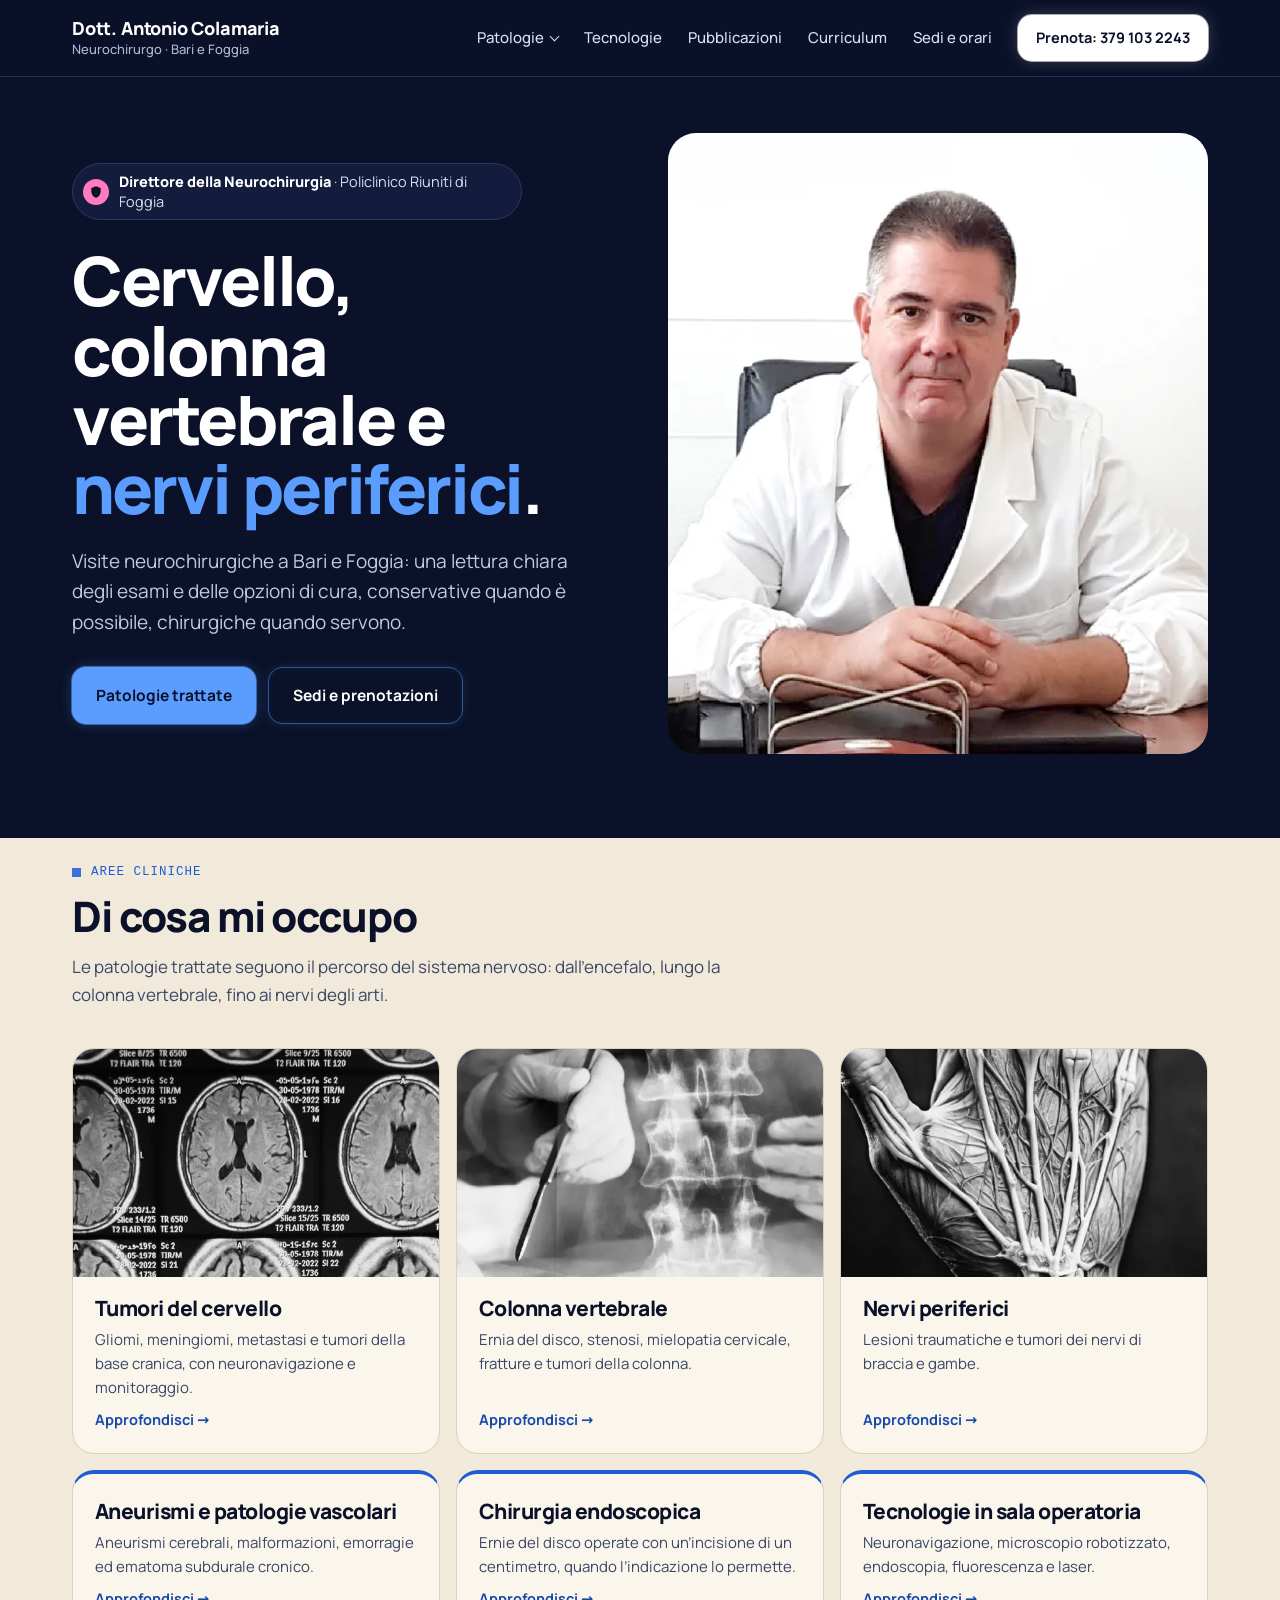
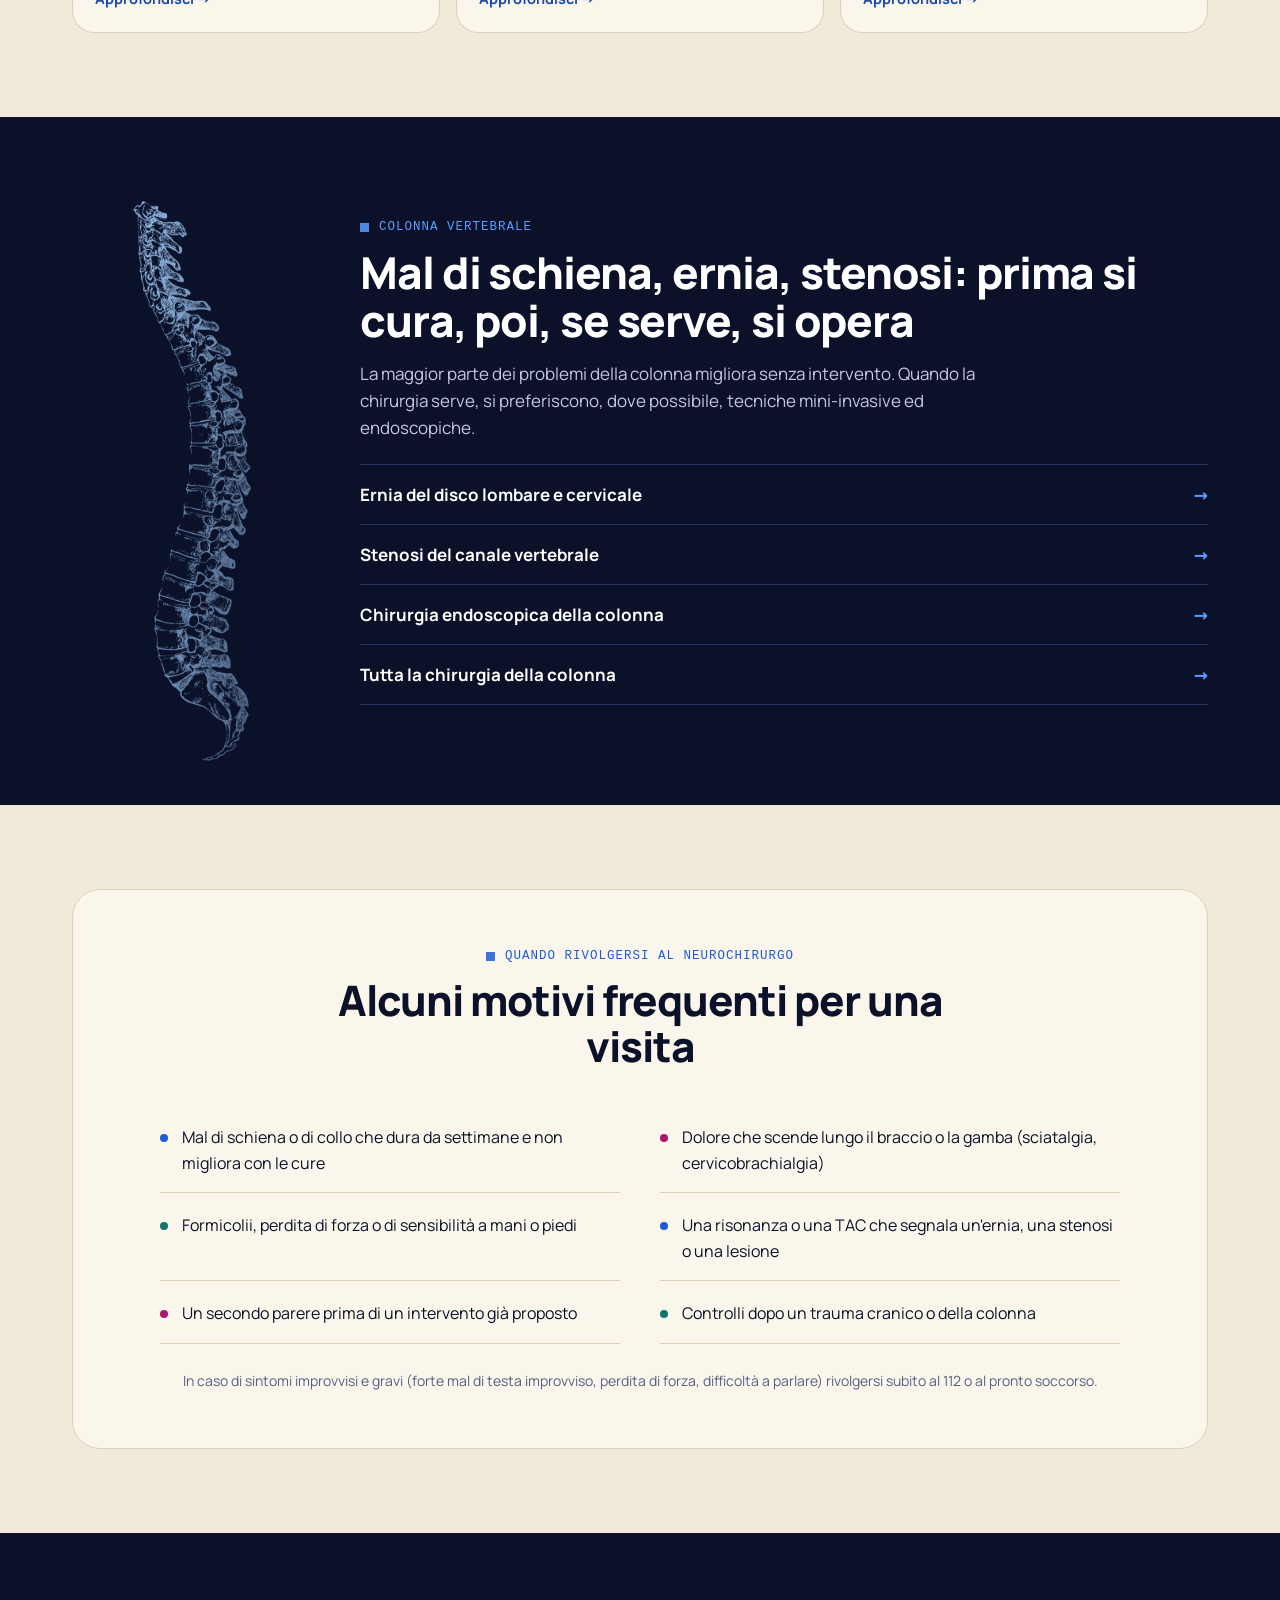
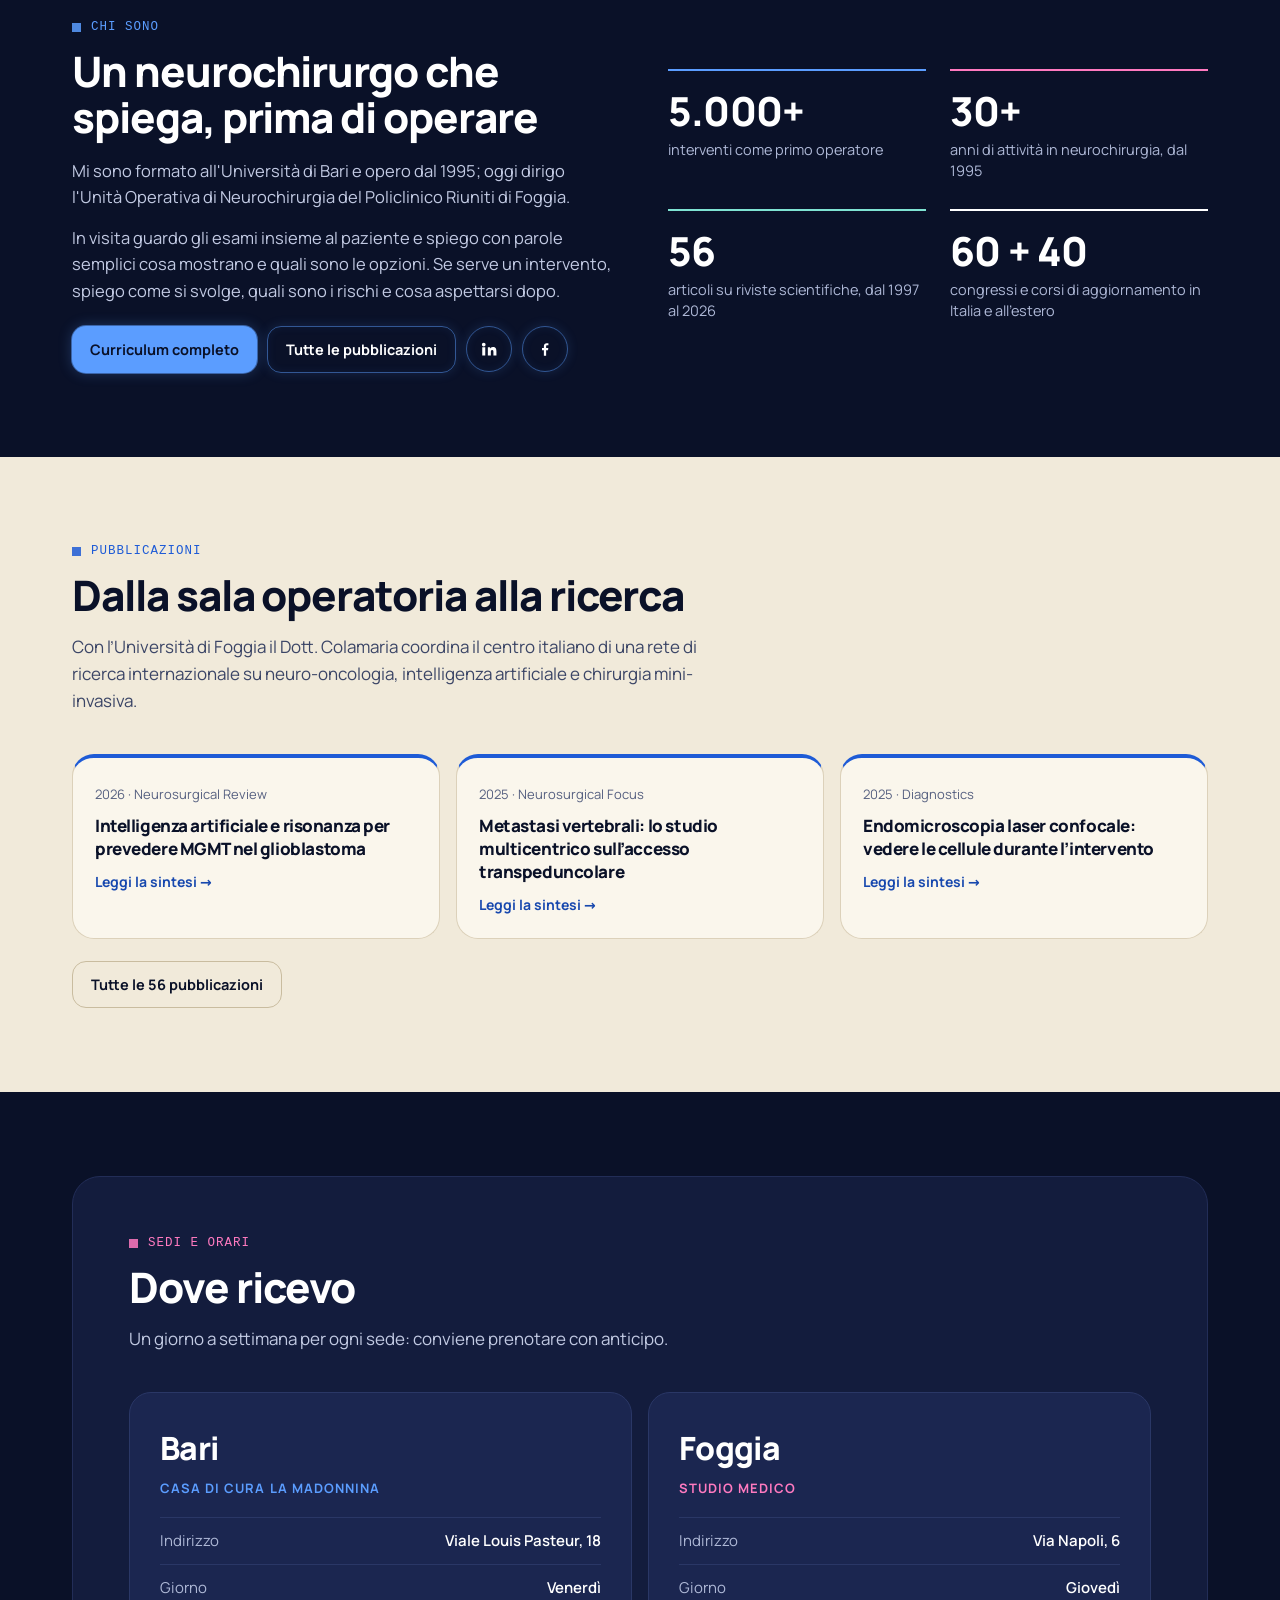
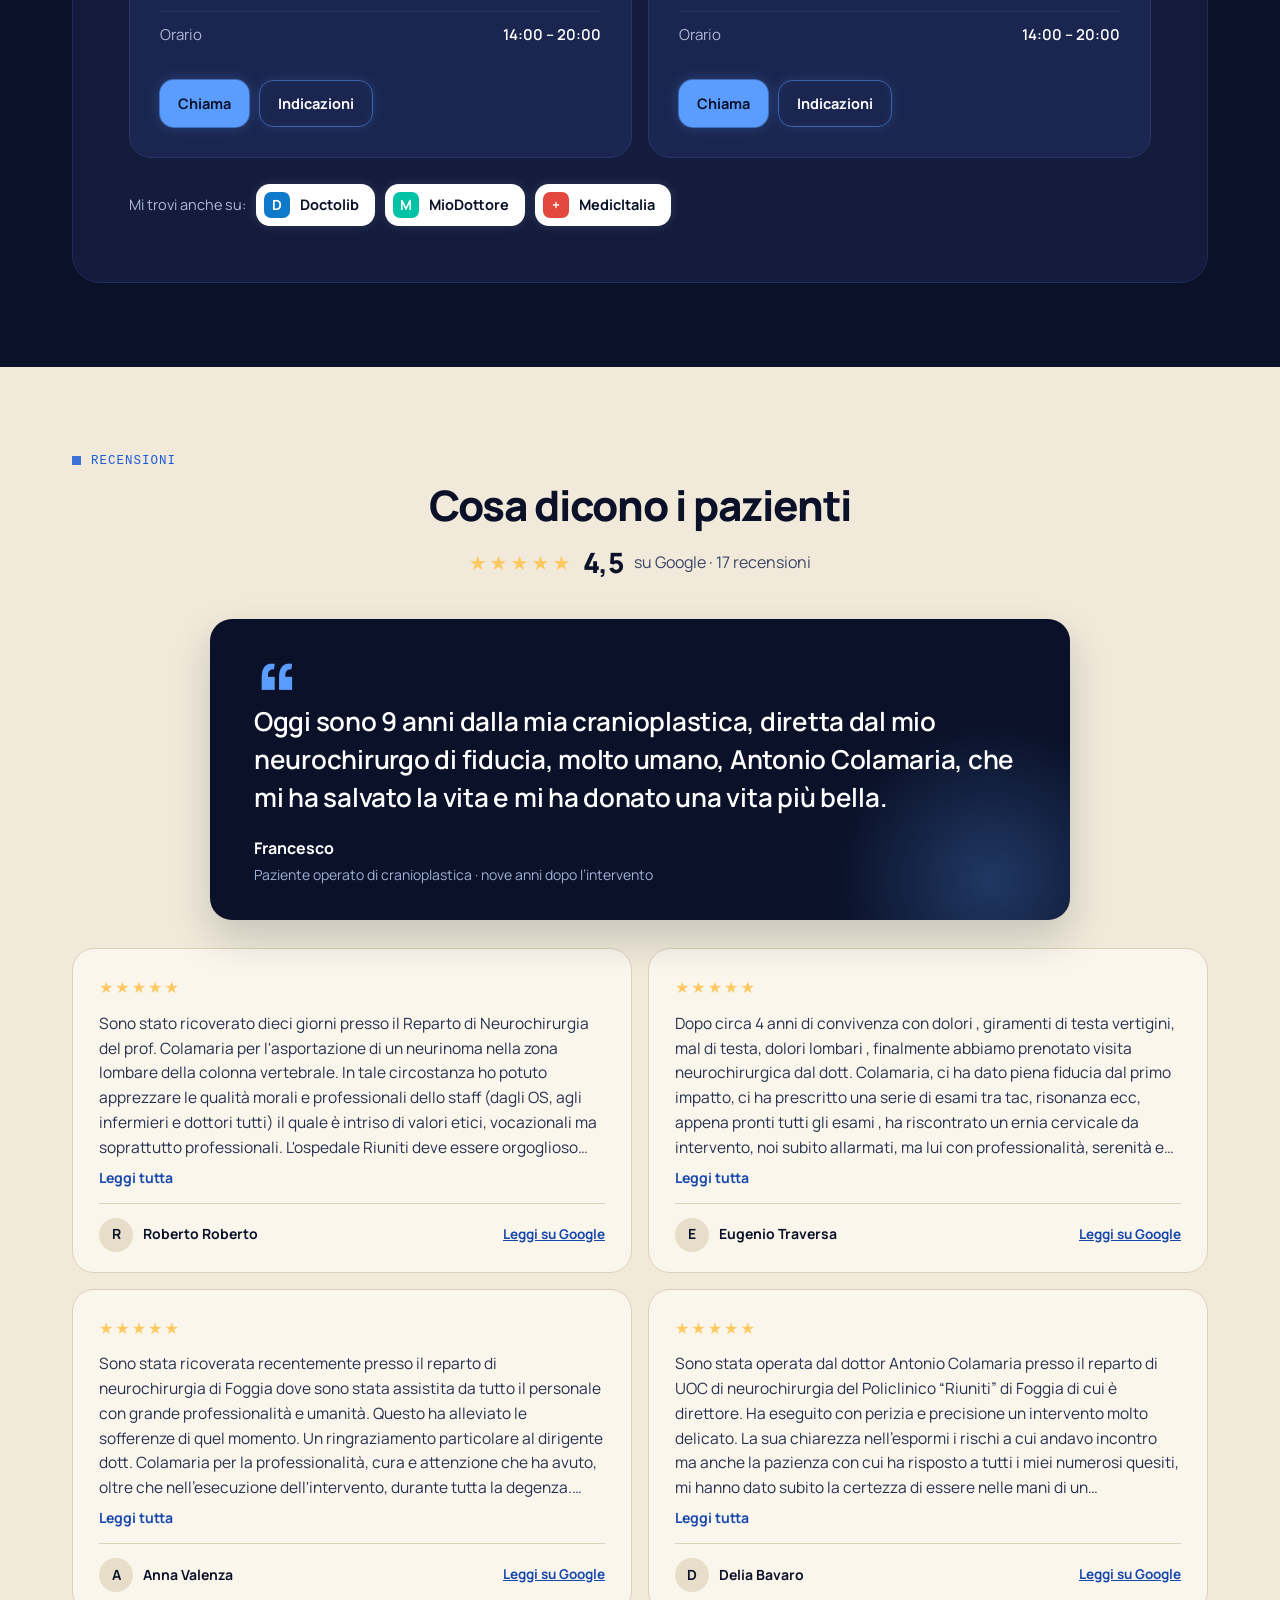
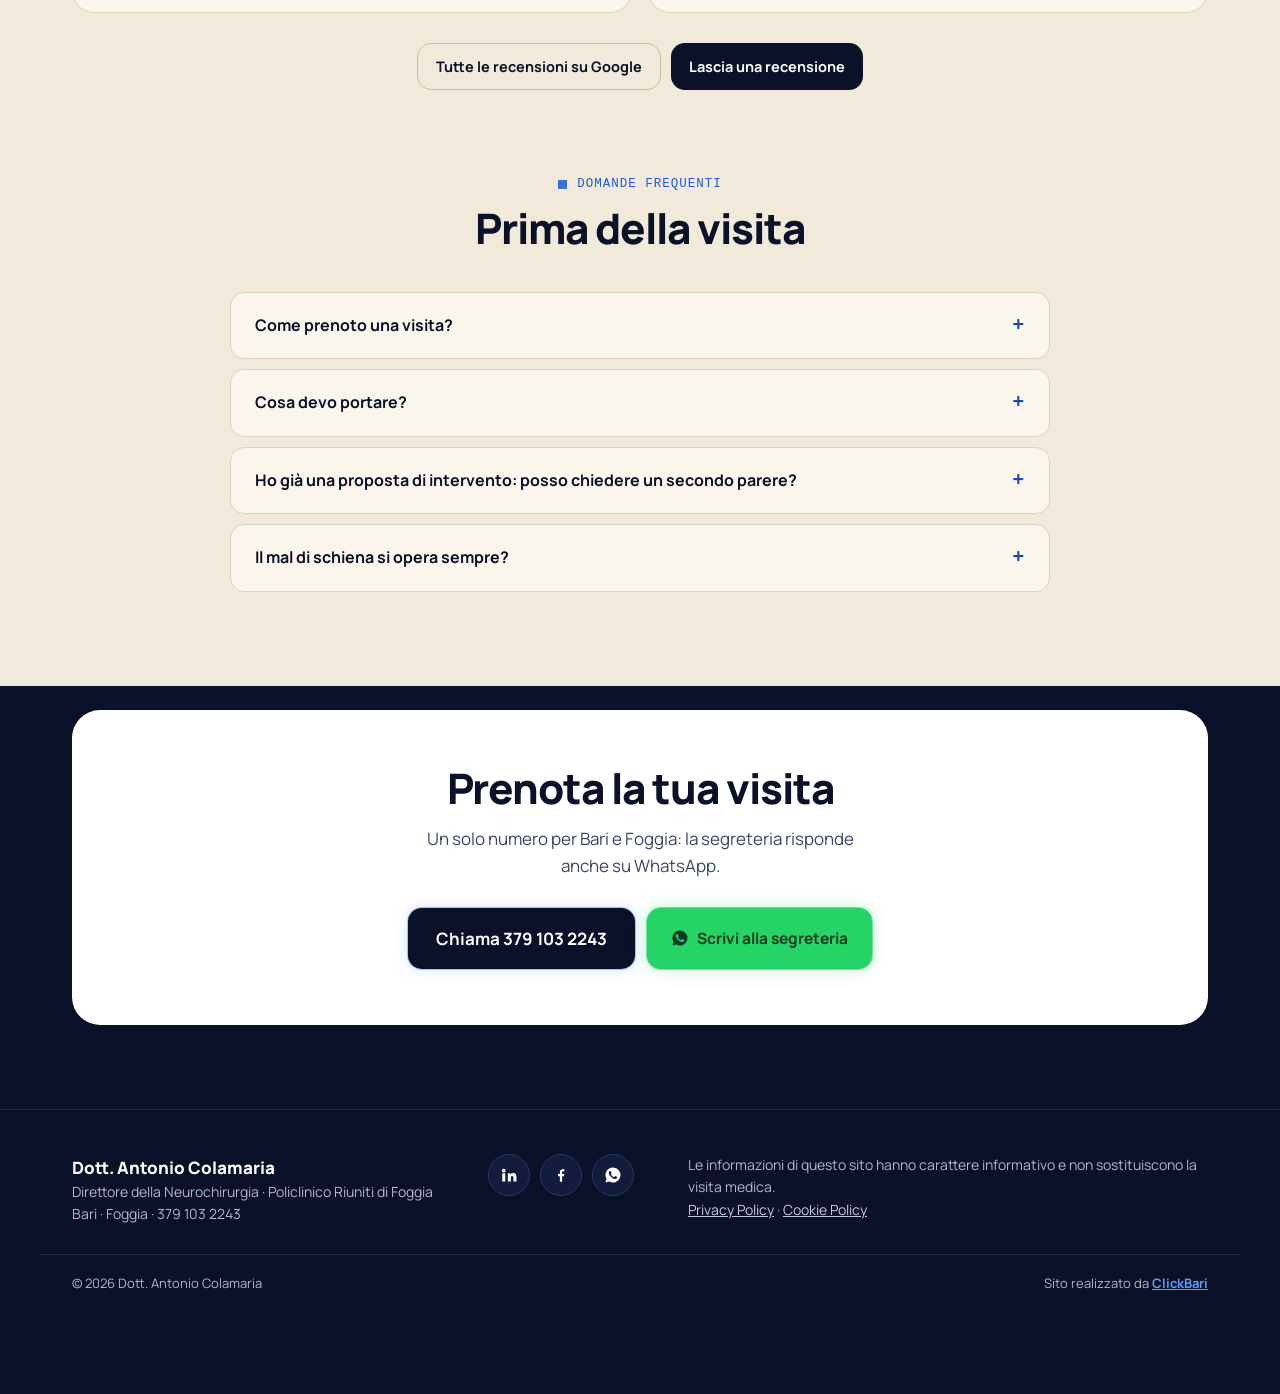
==== commit 720126e5: "Home: 'opero dal 1995' come nel curriculum (casistica dal 1995) Co-Authored-By: Claude Opus 5.5 <nor" ====
--- a/index.html
+++ b/index.html
@@ -205,7 +205,7 @@
     <div>
       <div class="kicker">Chi sono</div>
       <h2>Un neurochirurgo che spiega, prima di operare</h2>
-      <p>Mi sono formato all'Università di Bari e opero dal 1999; oggi dirigo l'Unità Operativa di Neurochirurgia del Policlinico Riuniti di Foggia.</p>
+      <p>Mi sono formato all'Università di Bari e opero dal 1995; oggi dirigo l'Unità Operativa di Neurochirurgia del Policlinico Riuniti di Foggia.</p>
       <p>In visita guardo gli esami insieme al paziente e spiego con parole semplici cosa mostrano e quali sono le opzioni. Se serve un intervento, spiego come si svolge, quali sono i rischi e cosa aspettarsi dopo.</p>
       <div class="links-row">
         <a href="curriculum.html" class="btn btn-primary btn-sm">Curriculum completo</a>
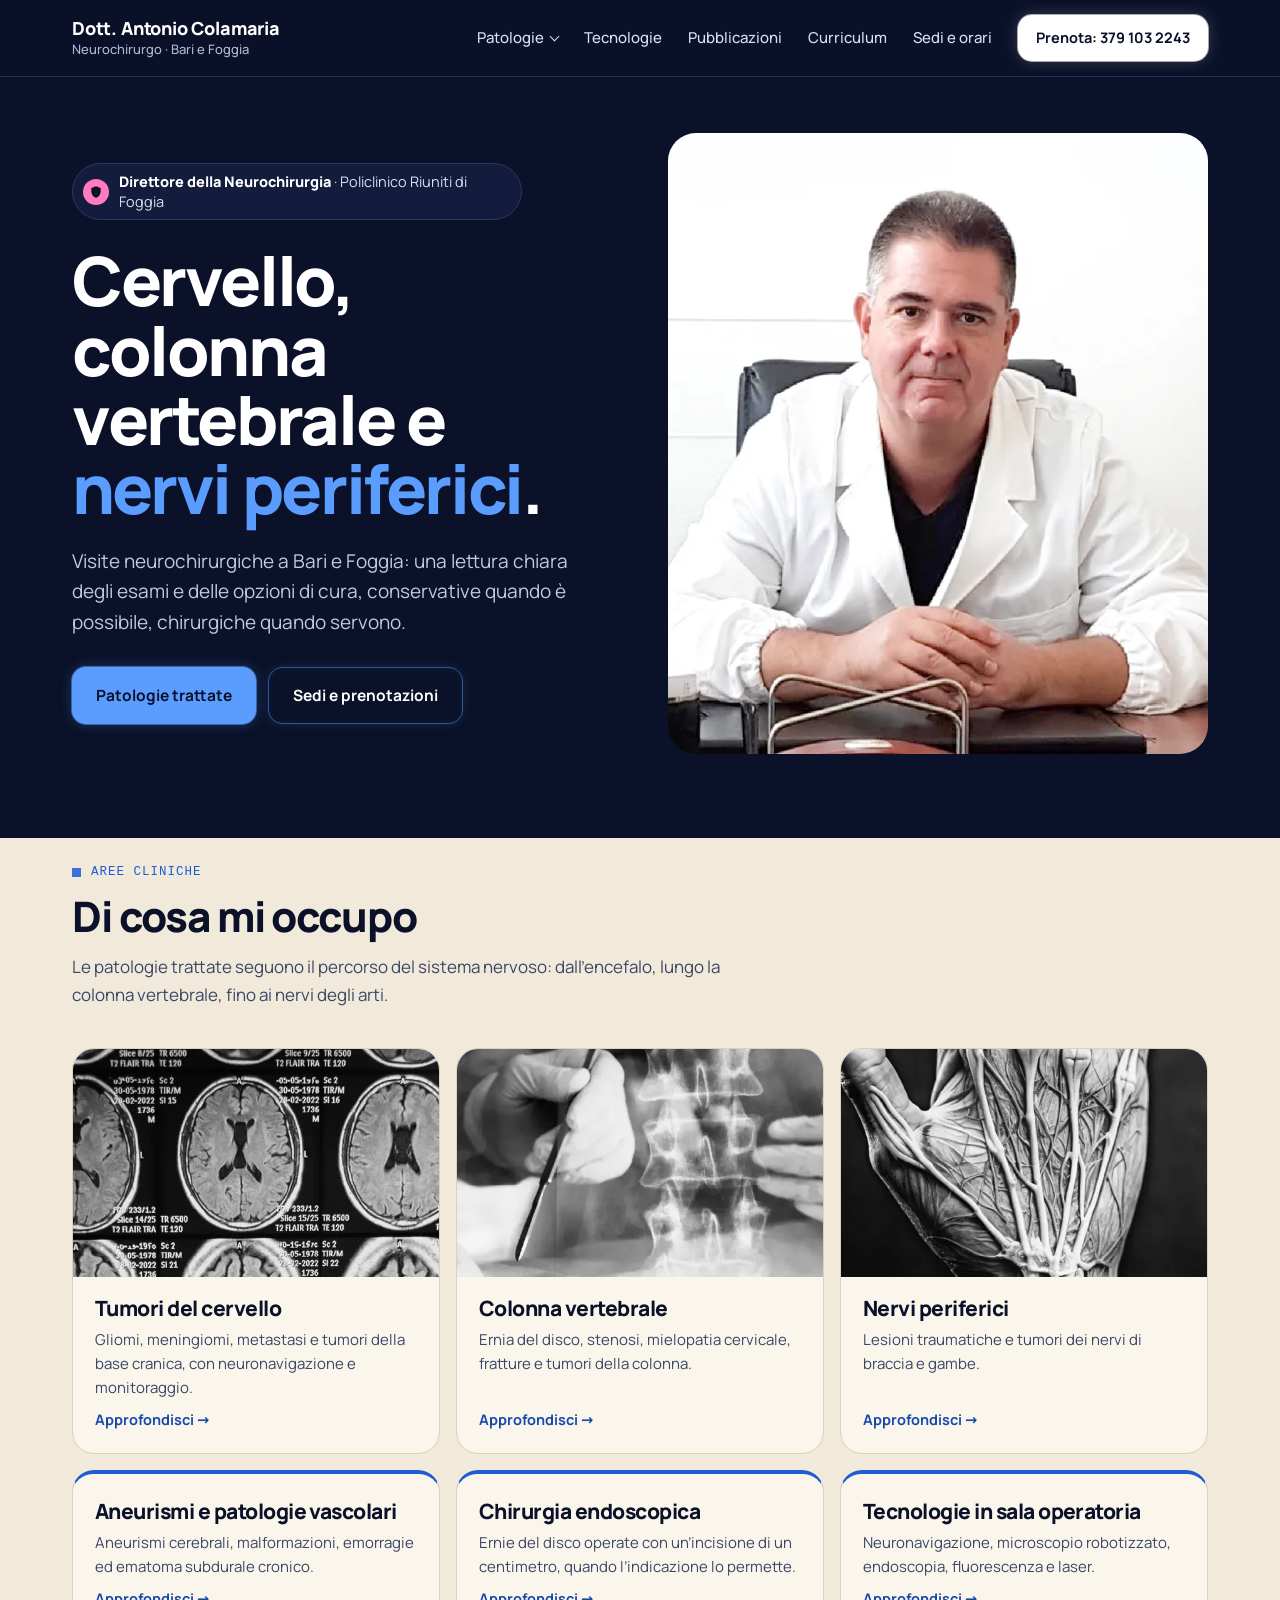
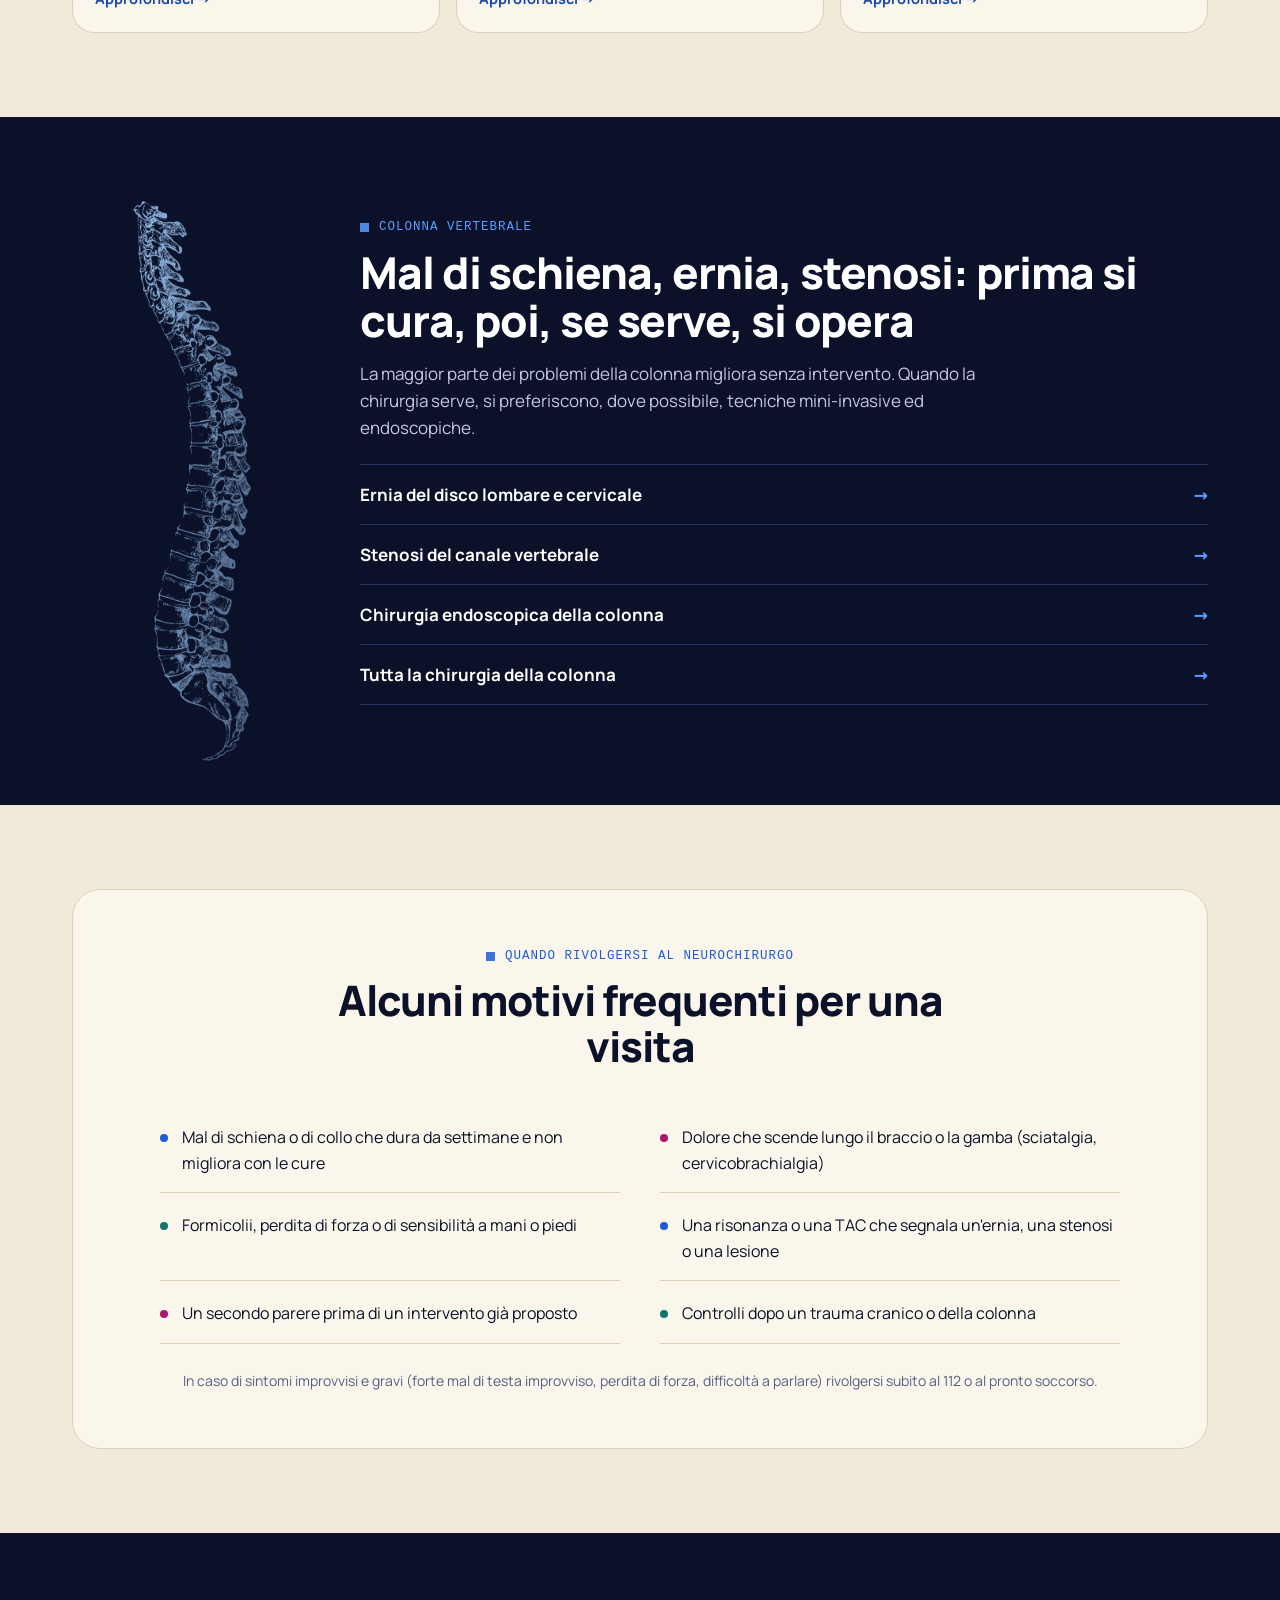
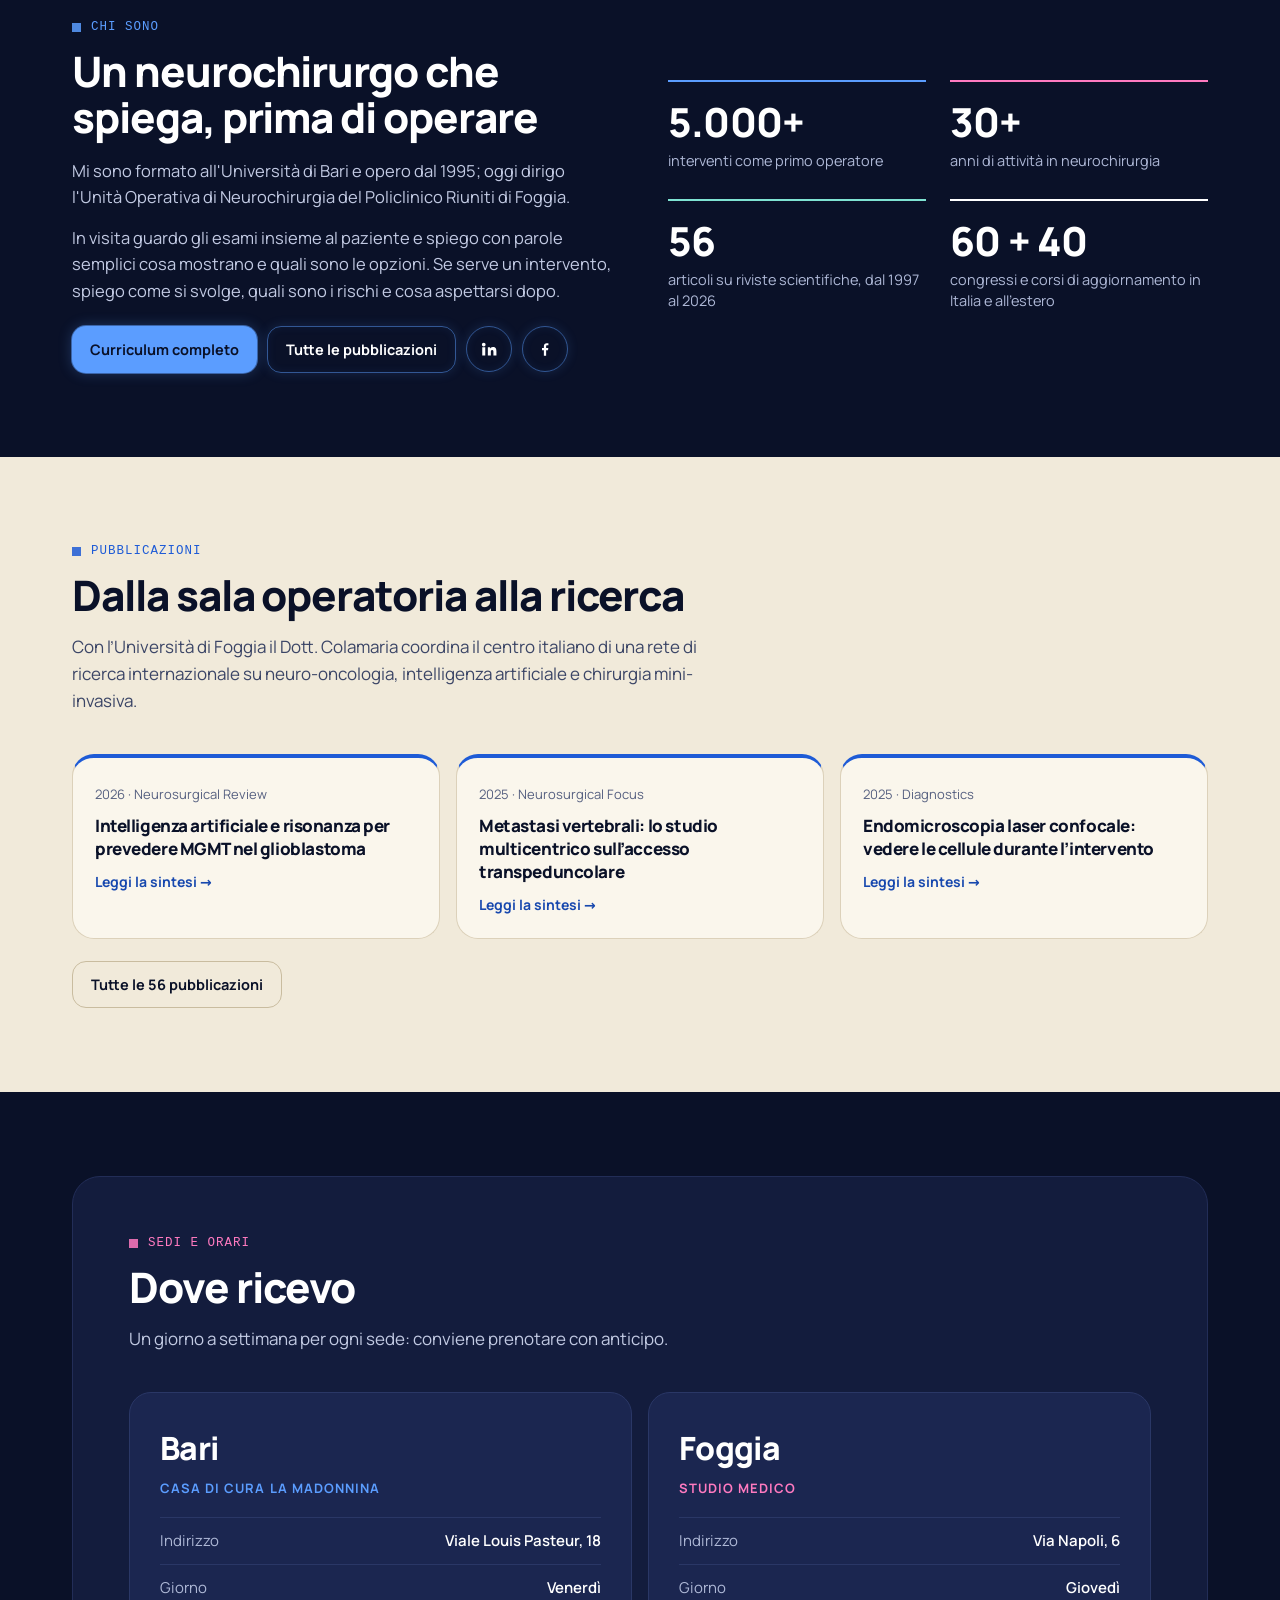
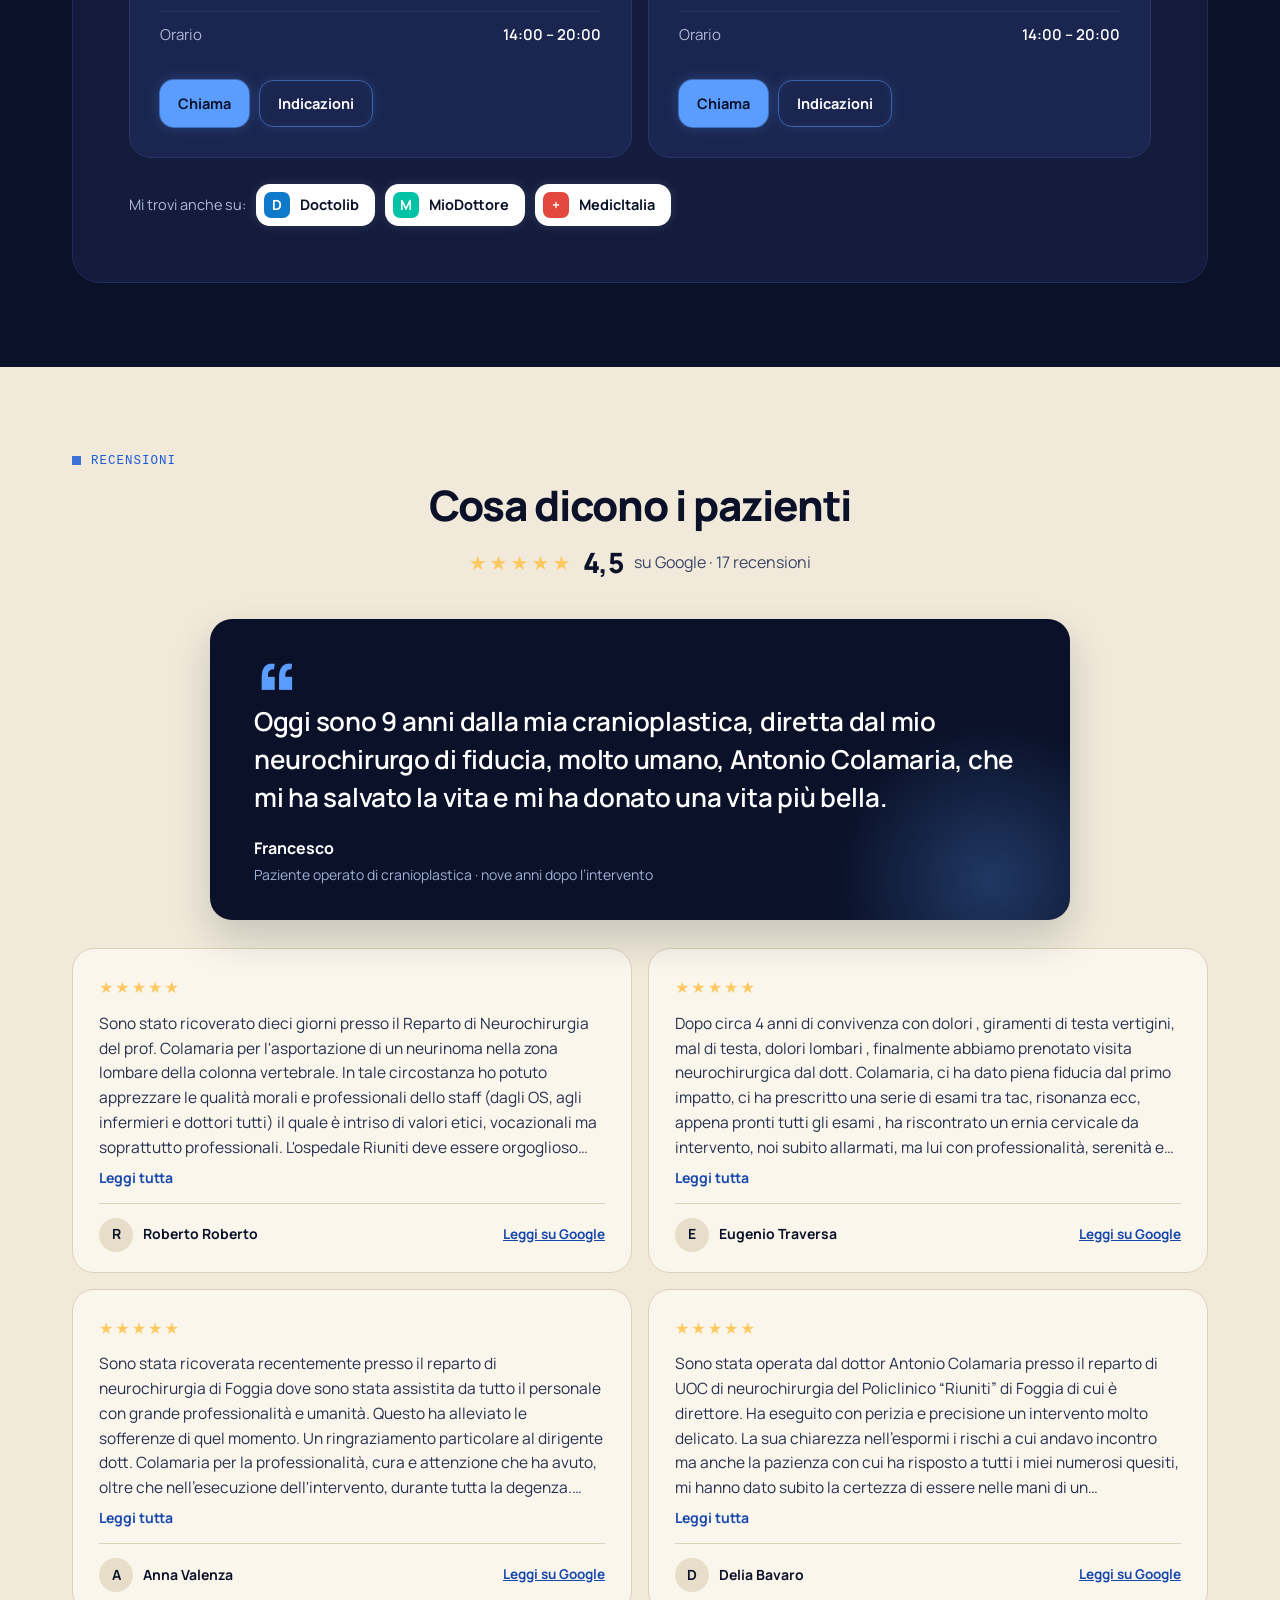
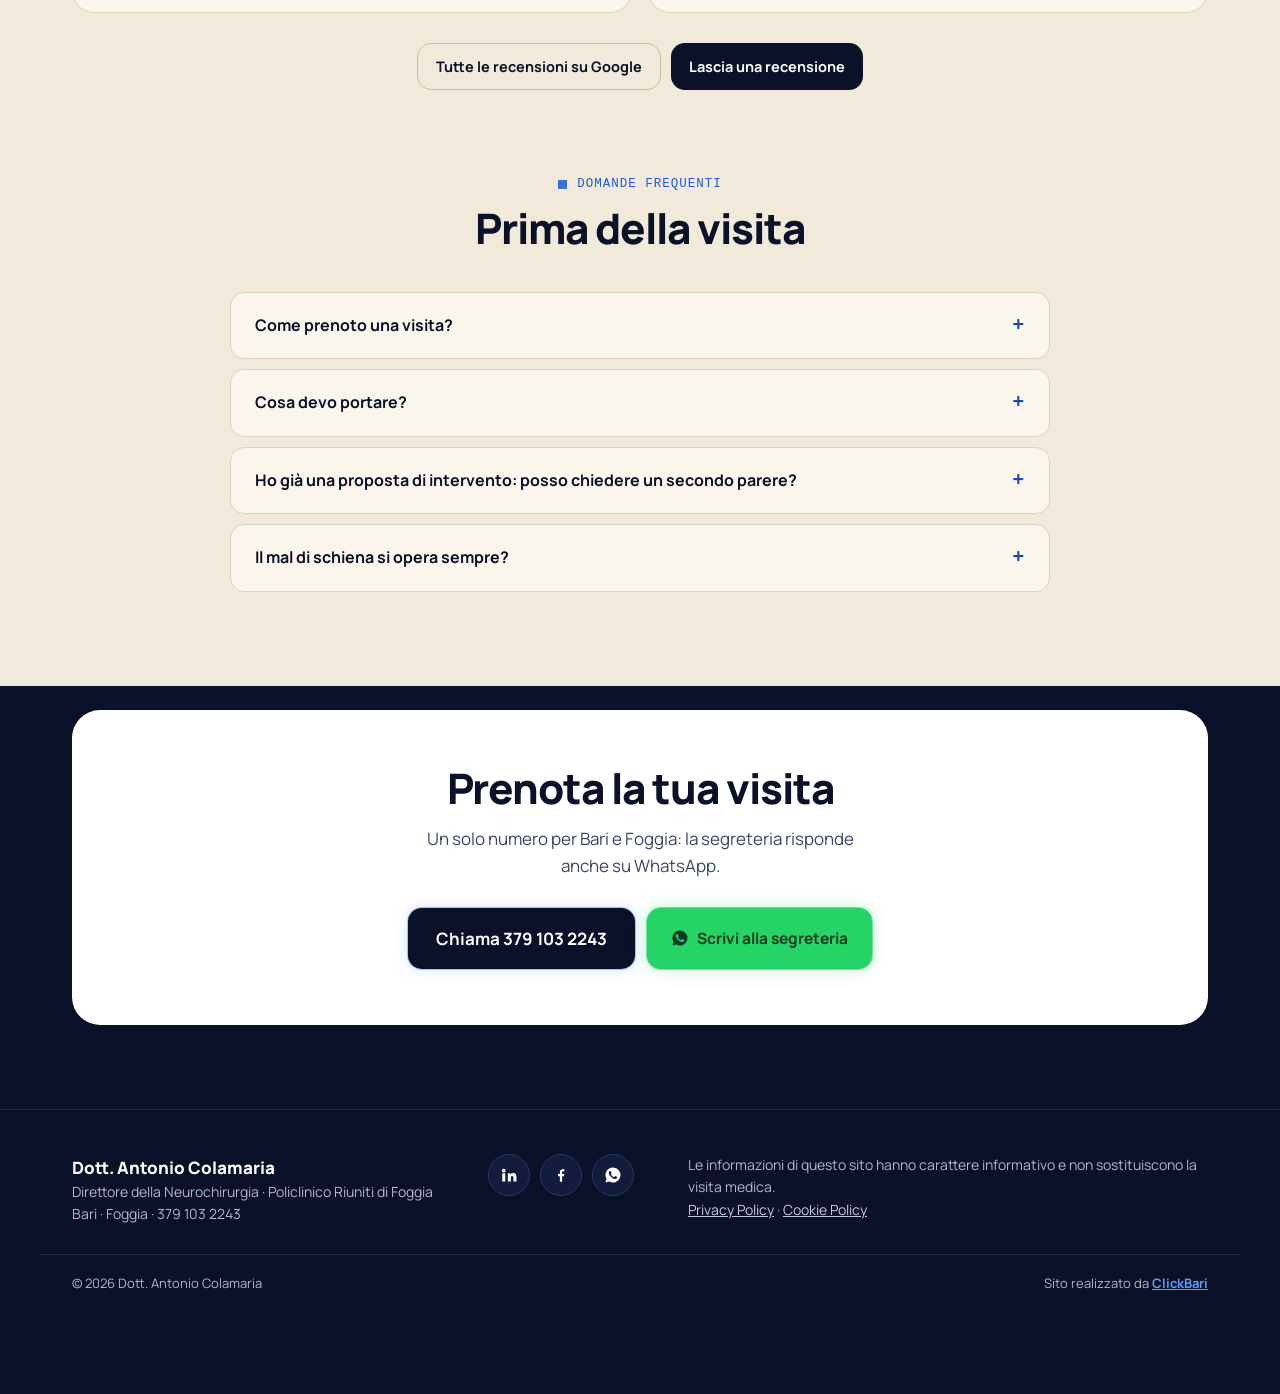
==== commit a25dc232: "Stat 30+ anni senza 'dal 1995' (già nel testo accanto) Co-Authored-By: Claude Opus 5.5 <noreply@anth" ====
--- a/index.html
+++ b/index.html
@@ -216,7 +216,7 @@
     </div>
     <div class="about-stats">
       <div class="stat"><b>5.000+</b><span>interventi come primo operatore</span></div>
-      <div class="stat"><b>30+</b><span>anni di attività in neurochirurgia, dal 1995</span></div>
+      <div class="stat"><b>30+</b><span>anni di attività in neurochirurgia</span></div>
       <div class="stat"><b>56</b><span>articoli su riviste scientifiche, dal 1997 al 2026</span></div>
       <div class="stat"><b>60 + 40</b><span>congressi e corsi di aggiornamento in Italia e all&#39;estero</span></div>
     </div>
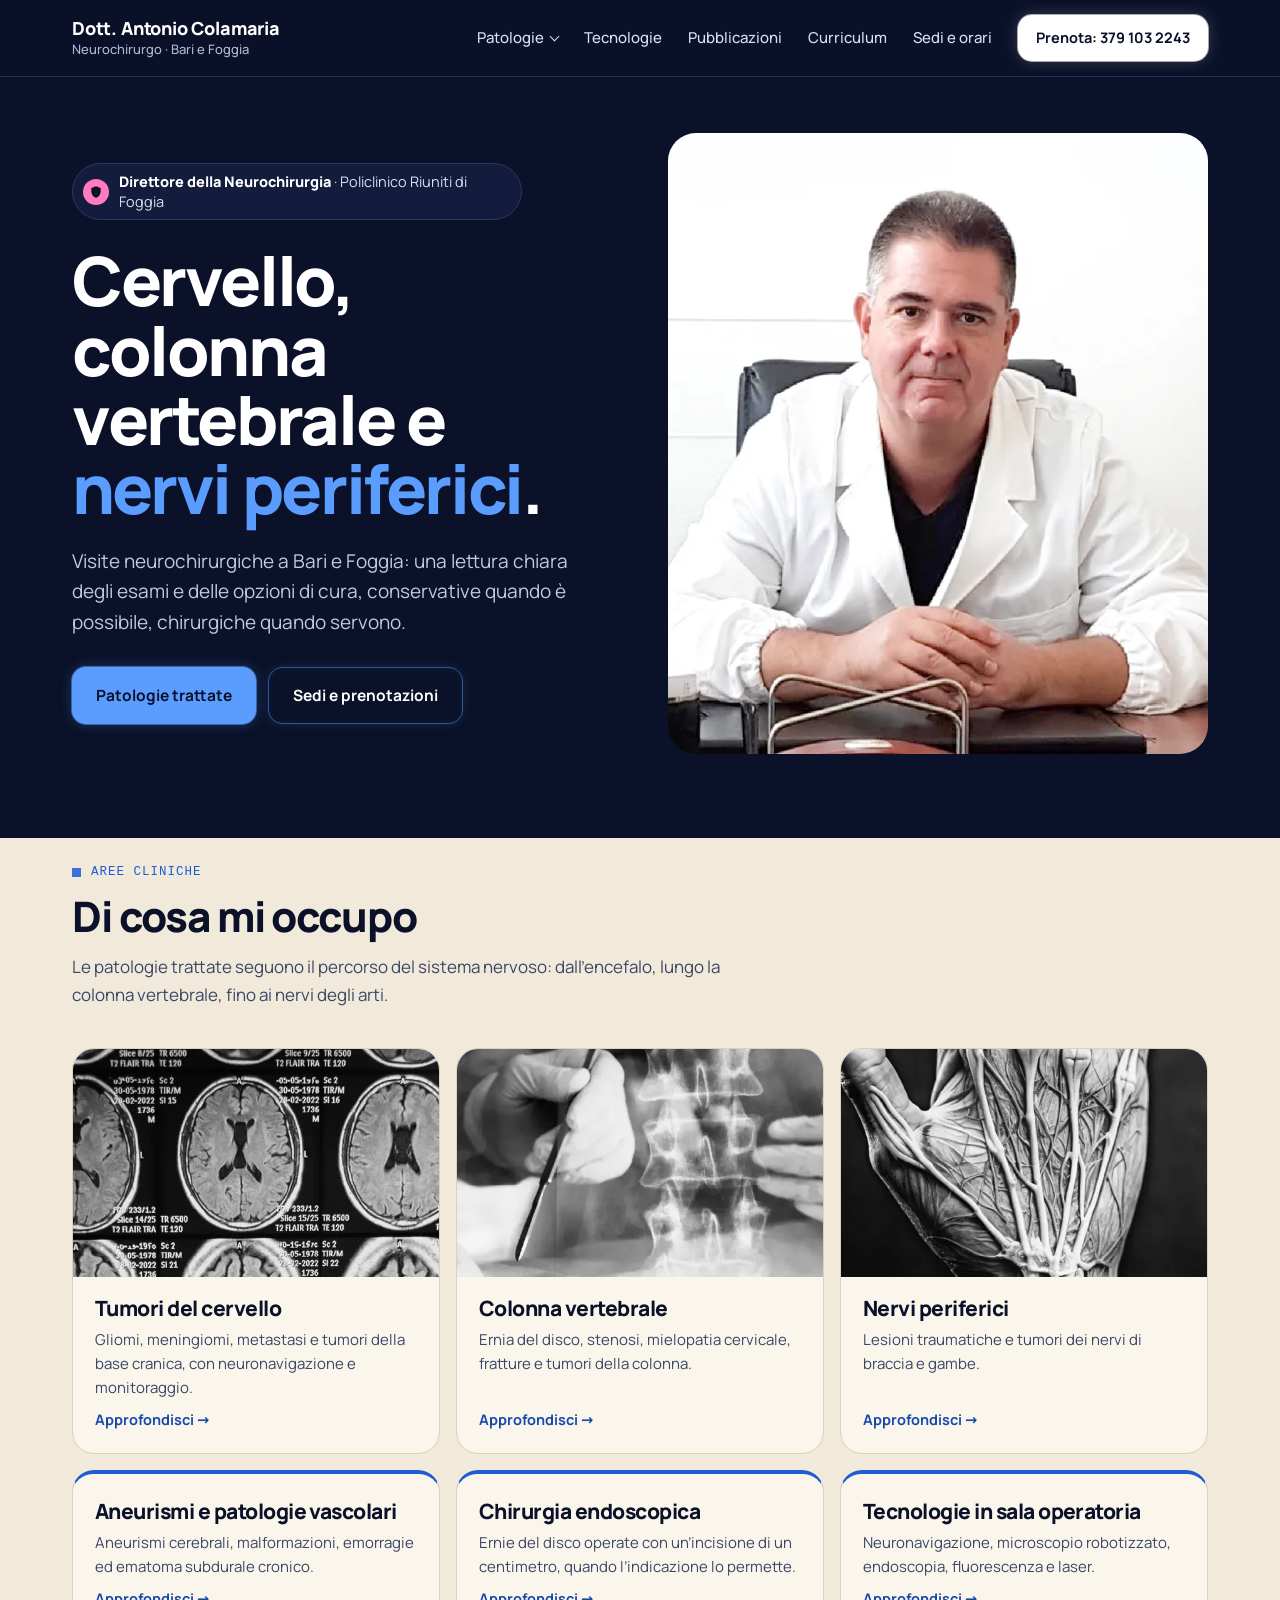
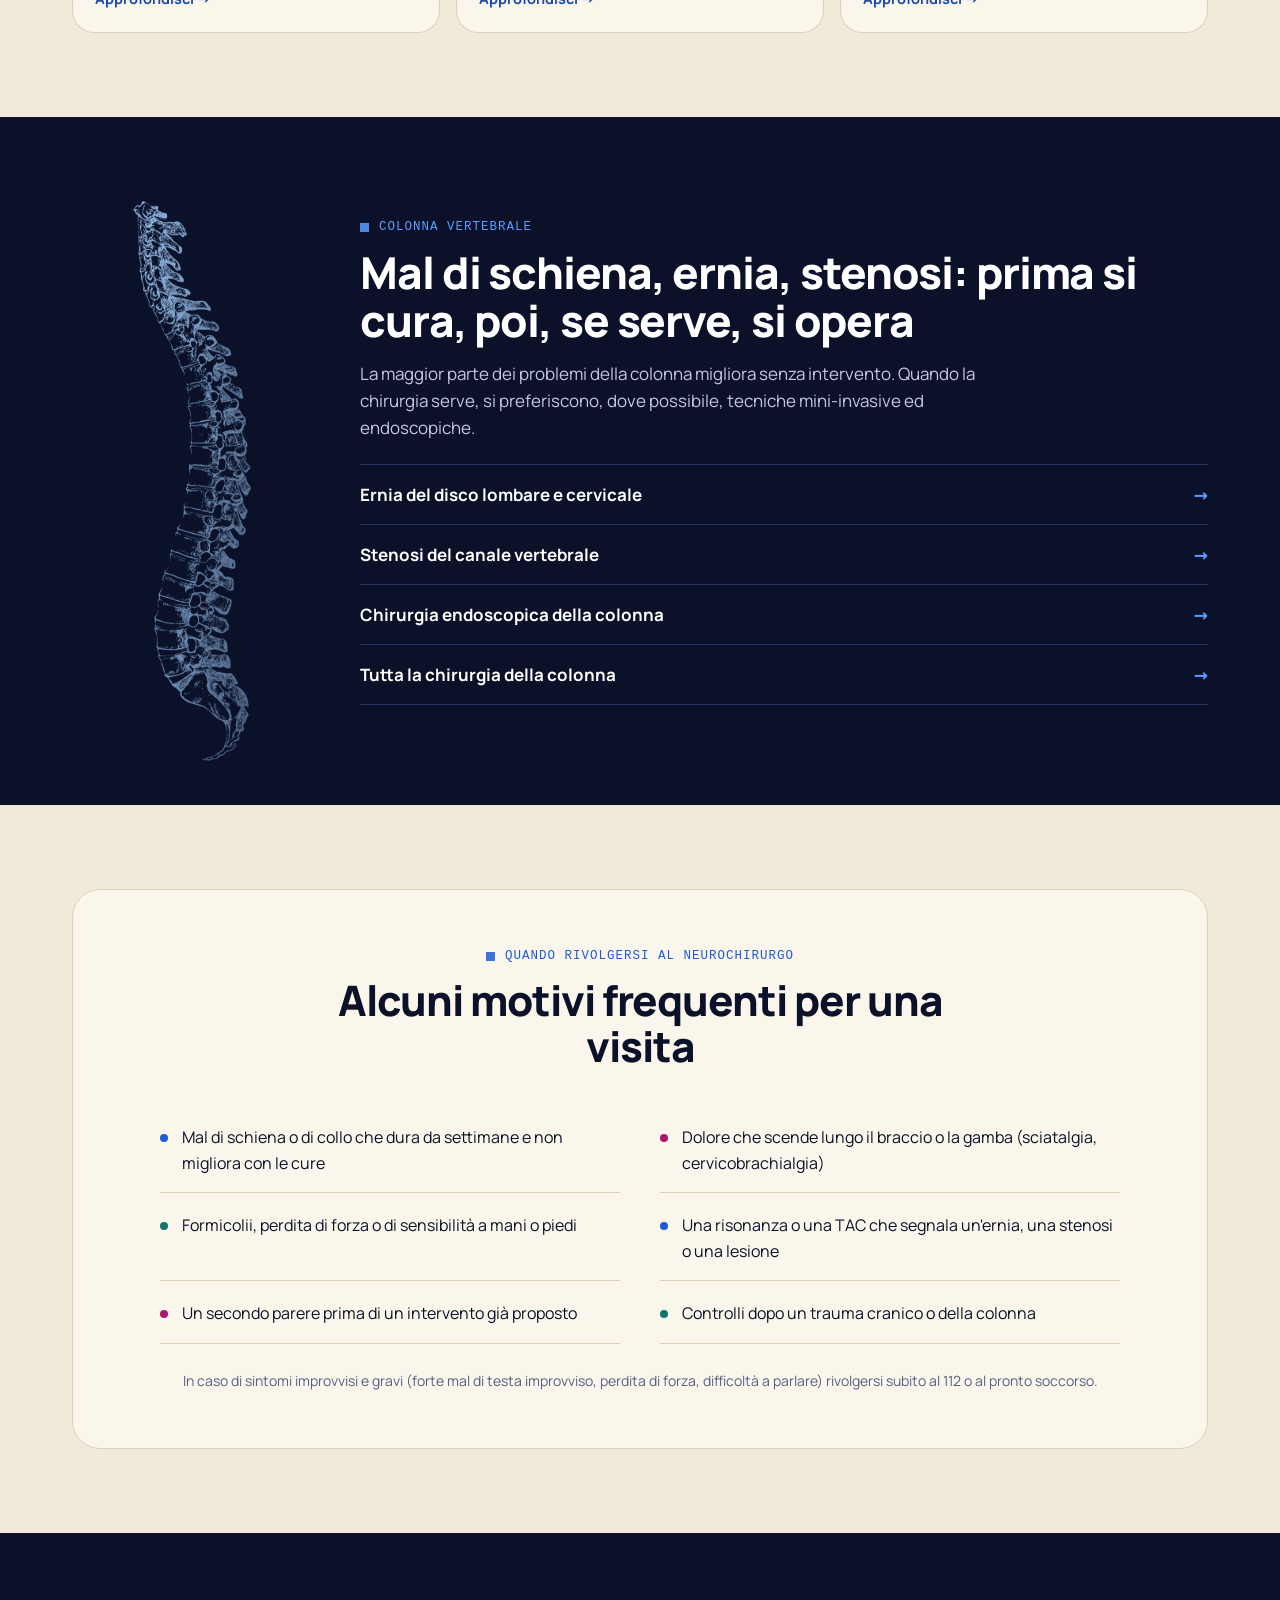
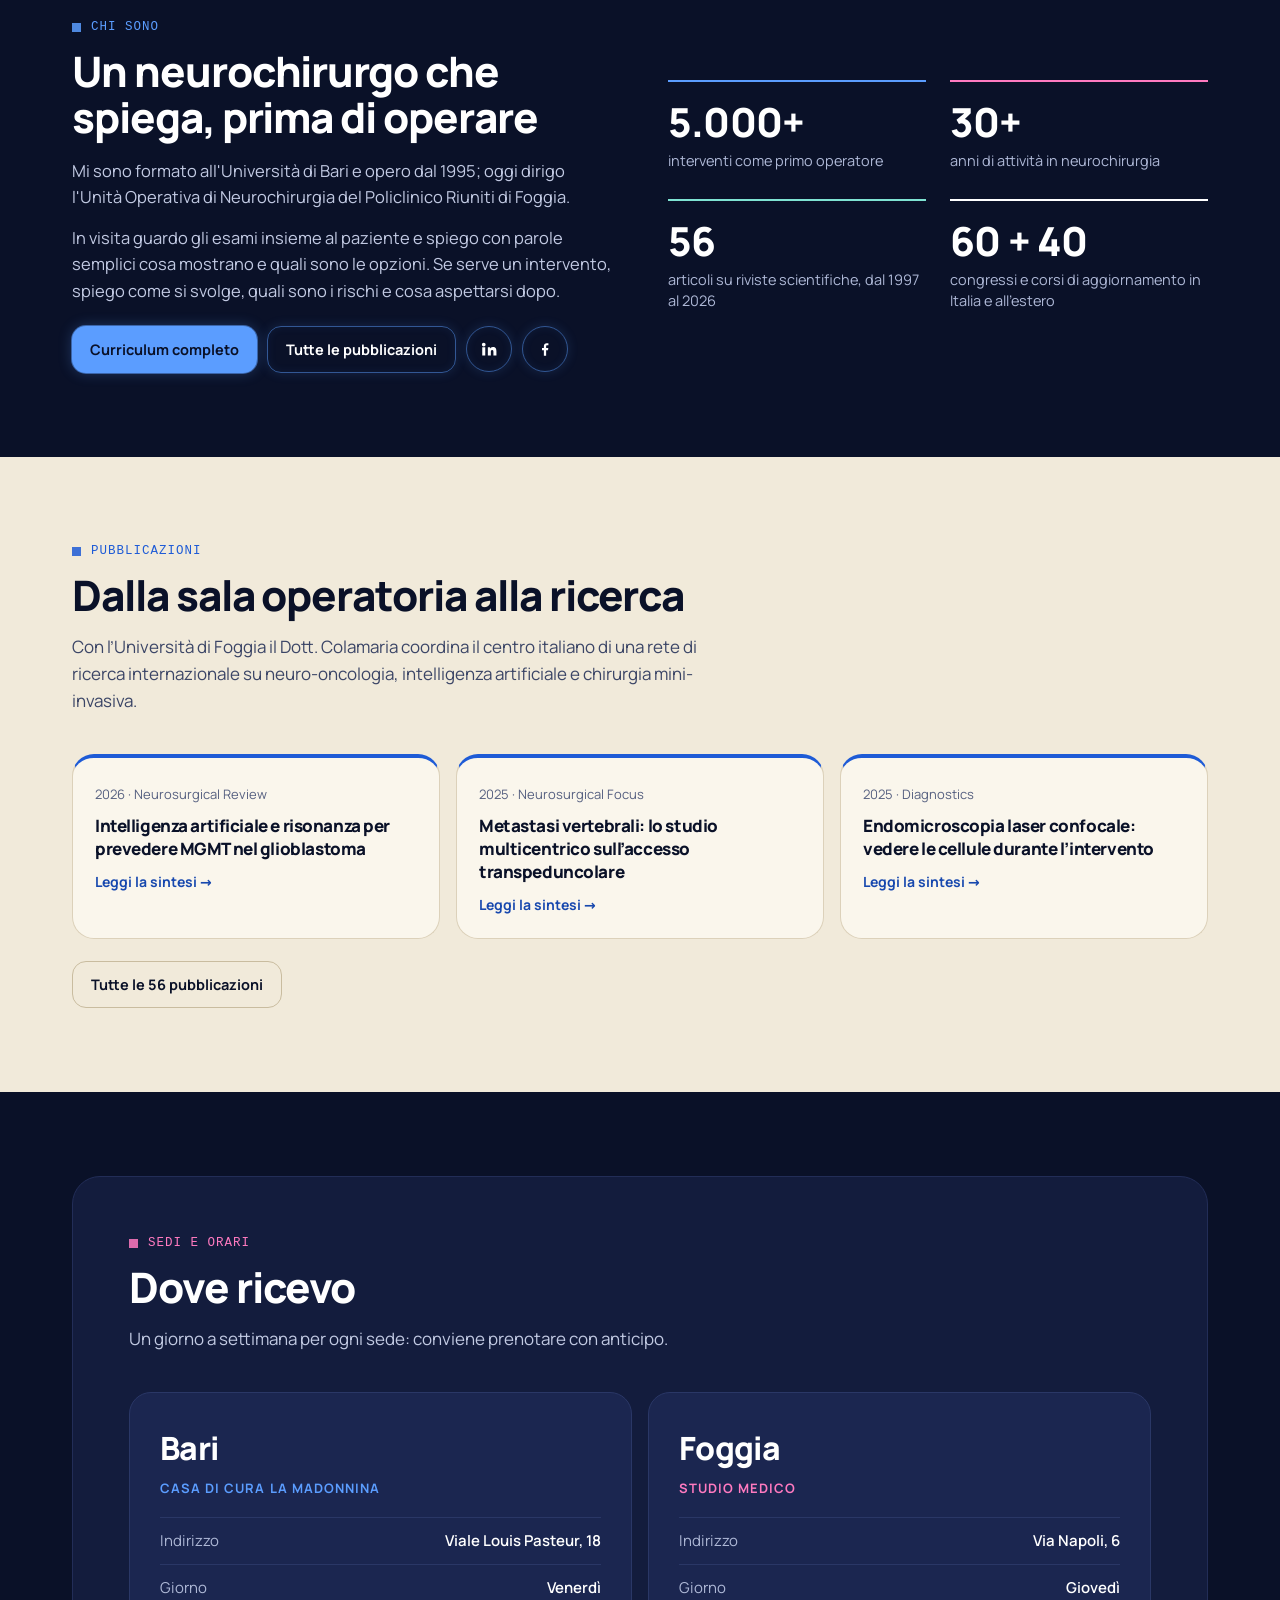
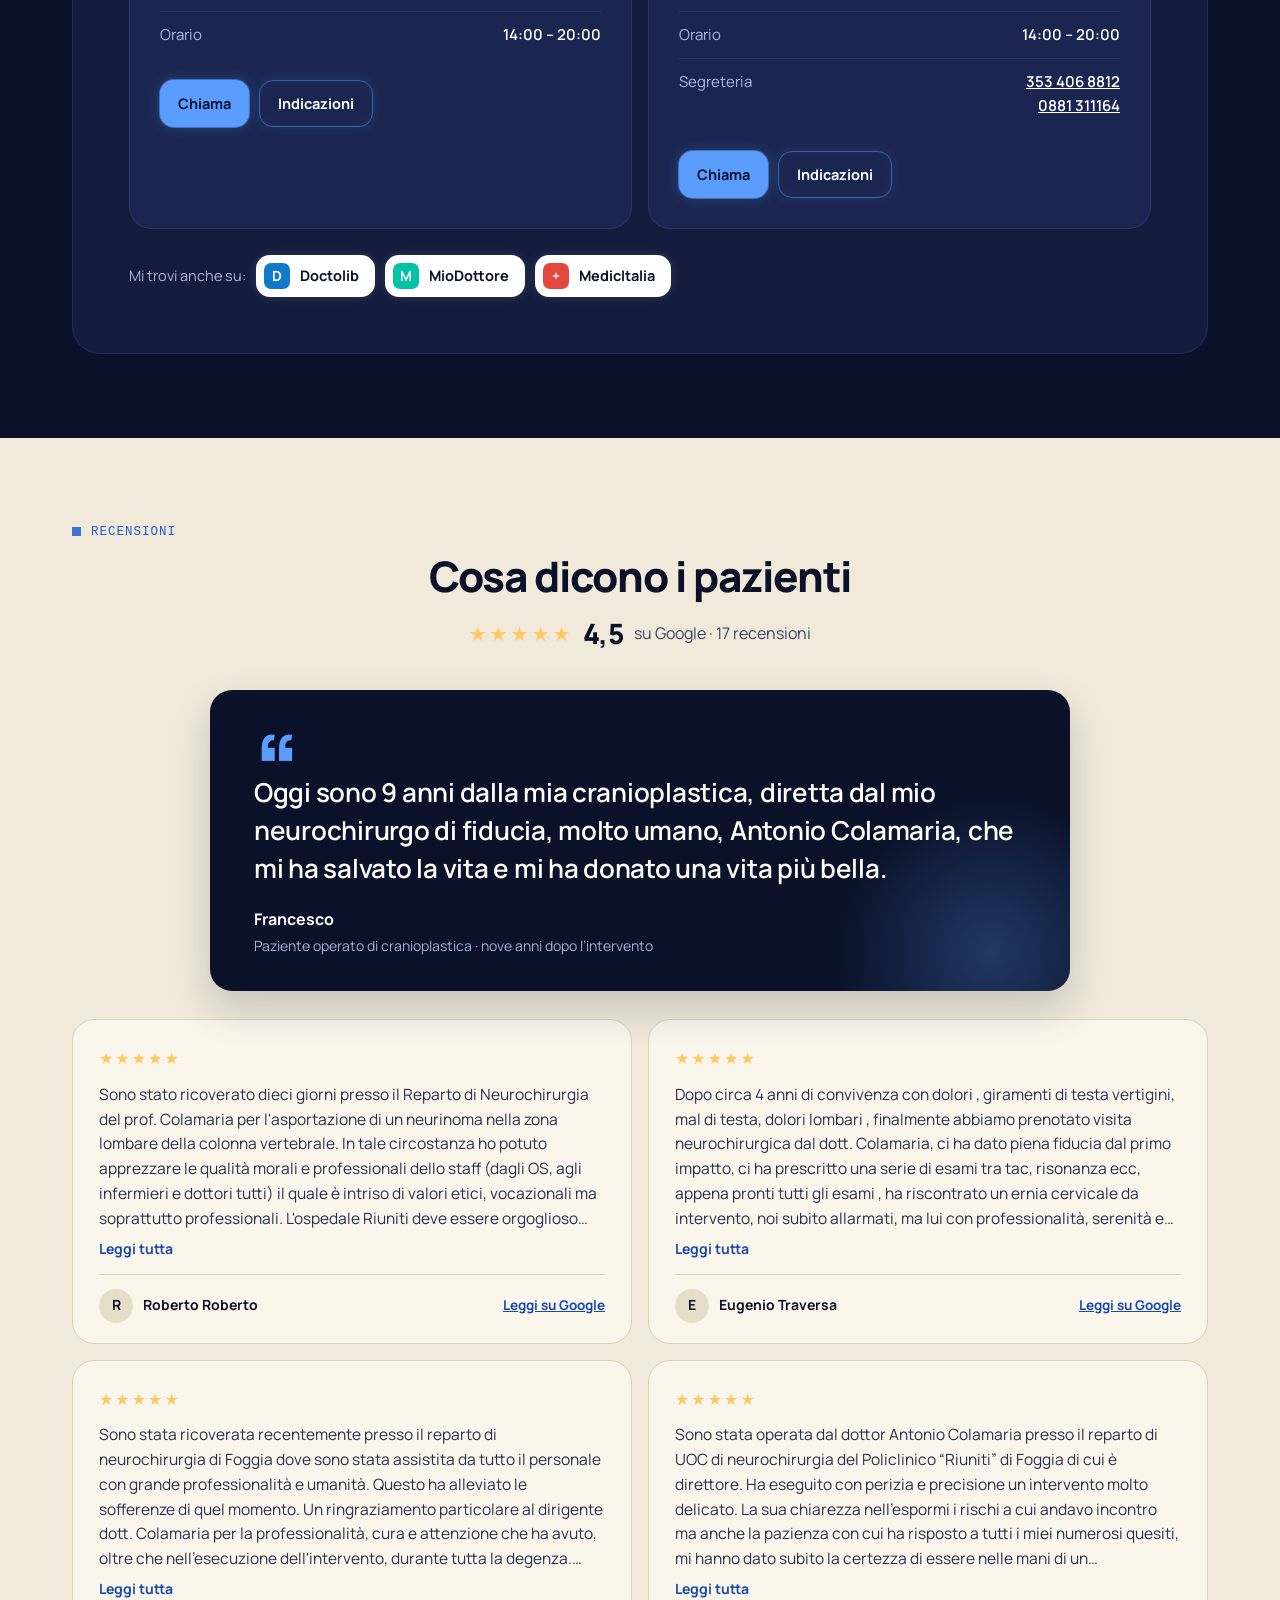
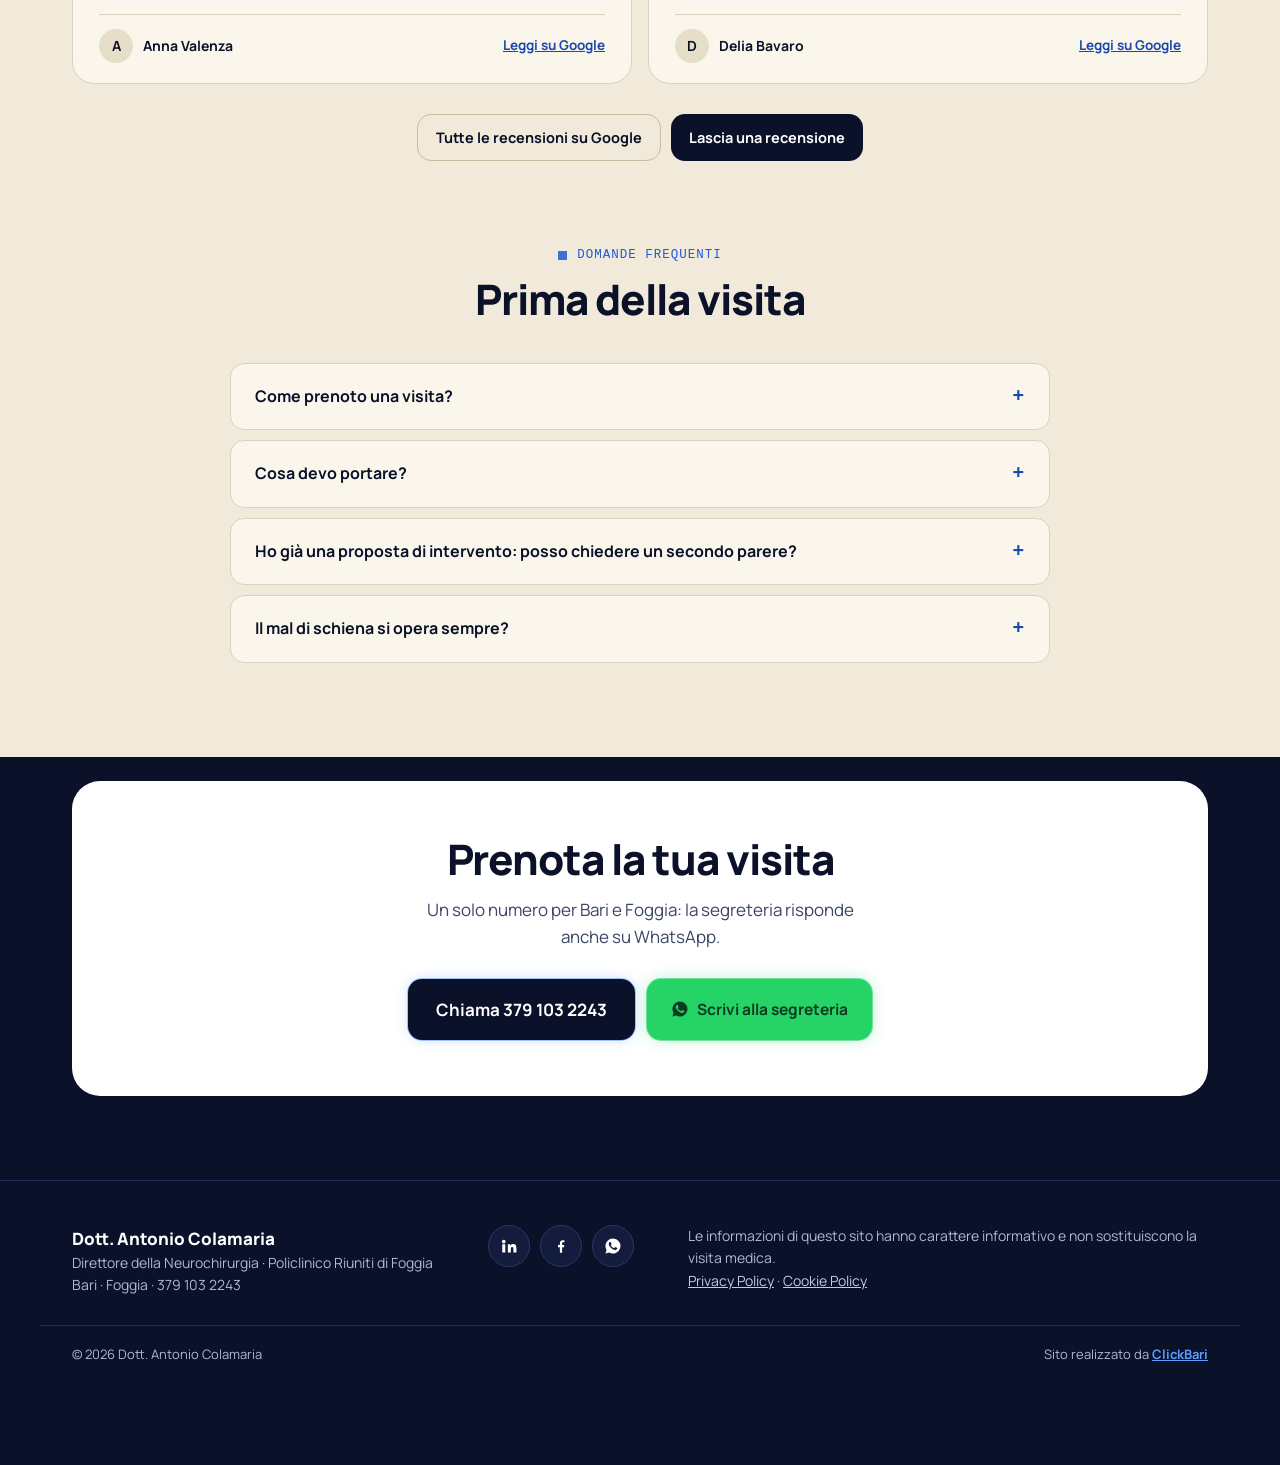
==== commit ff8ab090: "Foggia: numeri della segreteria (353 406 8812, 0881 311164), pulsante Chiama sul cellulare della seg" ====
--- a/index.html
+++ b/index.html
@@ -270,8 +270,9 @@
         <div class="row"><span>Indirizzo</span><span>Via Napoli, 6</span></div>
         <div class="row"><span>Giorno</span><span>Giovedì</span></div>
         <div class="row"><span>Orario</span><span>14:00 – 20:00</span></div>
+        <div class="row"><span>Segreteria</span><span><a href="tel:+393534068812">353 406 8812</a><br><a href="tel:+390881311164">0881 311164</a></span></div>
         <div class="loc-actions">
-          <a href="tel:+393791032243" class="btn btn-primary btn-sm">Chiama</a>
+          <a href="tel:+393534068812" class="btn btn-primary btn-sm">Chiama</a>
           <a href="https://www.google.com/maps/search/?api=1&amp;query=Via+Napoli+6+Foggia" class="btn btn-ghost btn-sm" target="_blank" rel="noopener">Indicazioni</a>
         </div>
       </div>
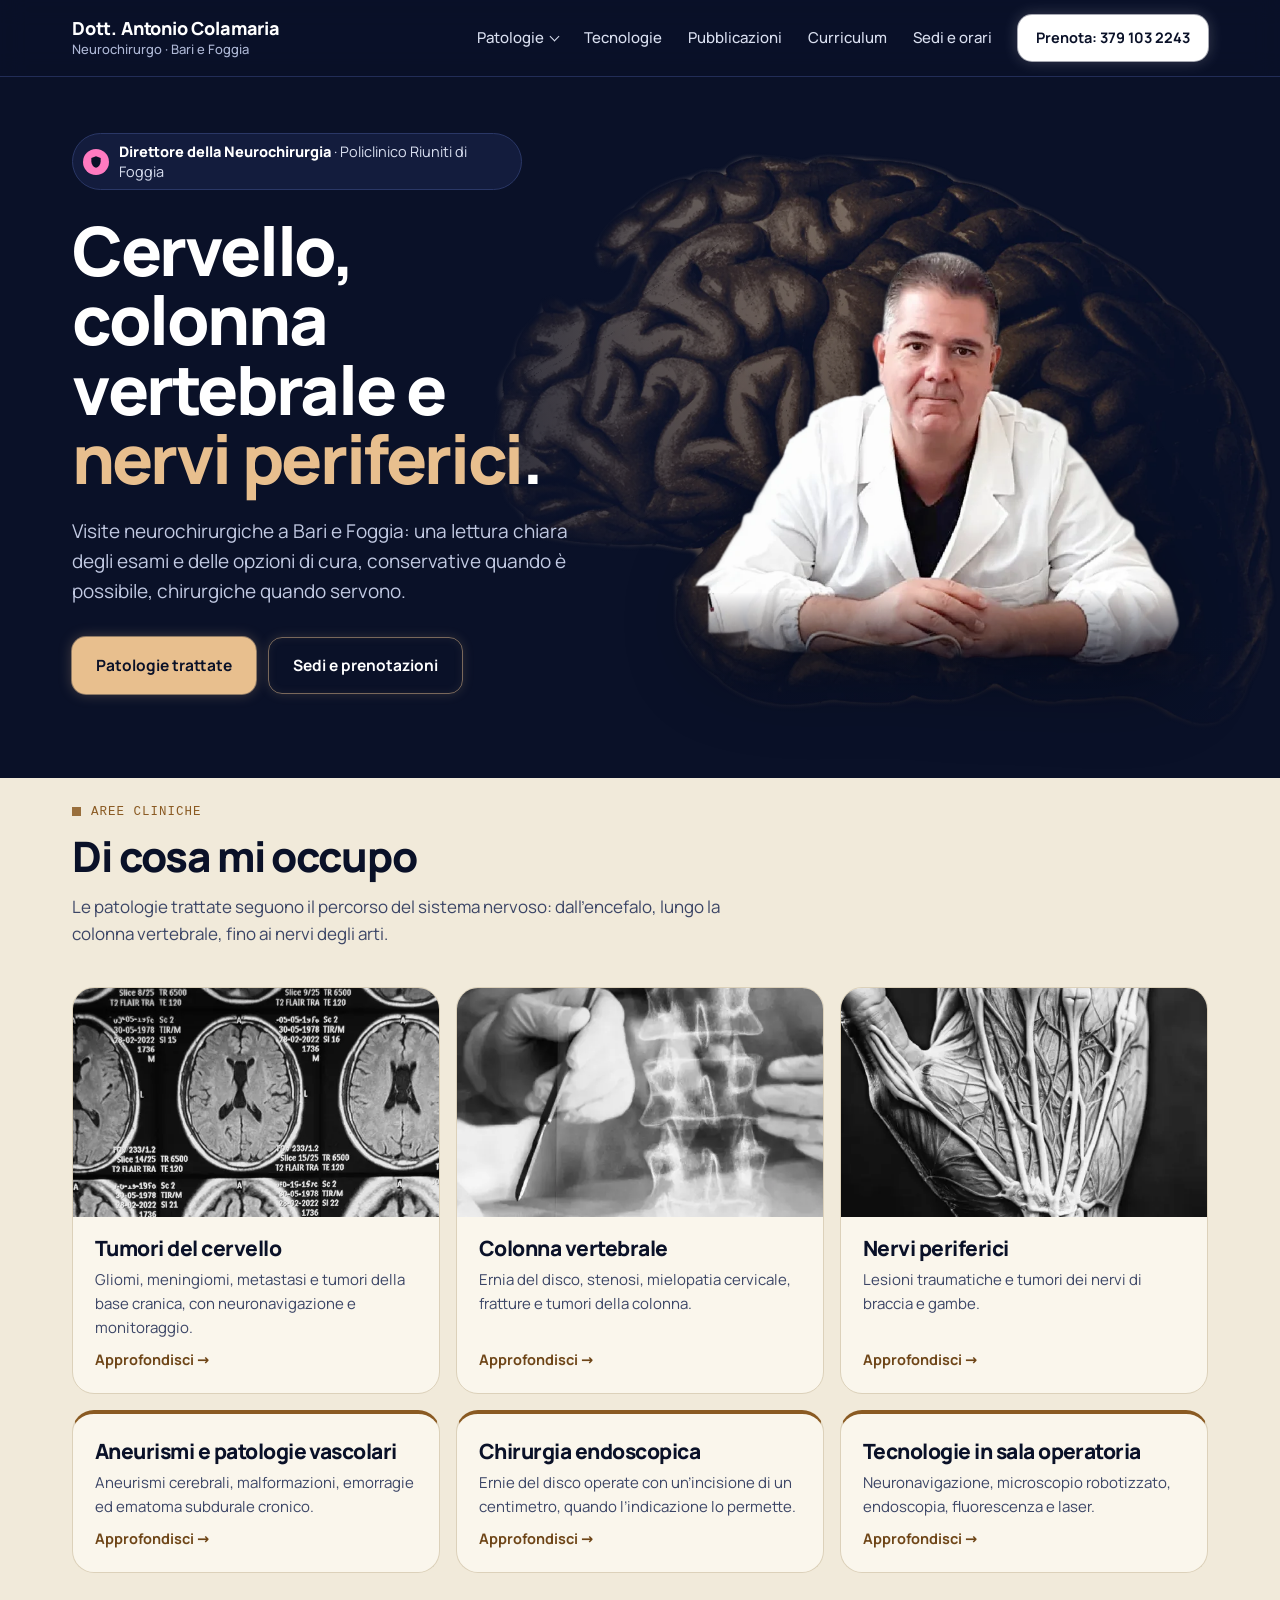
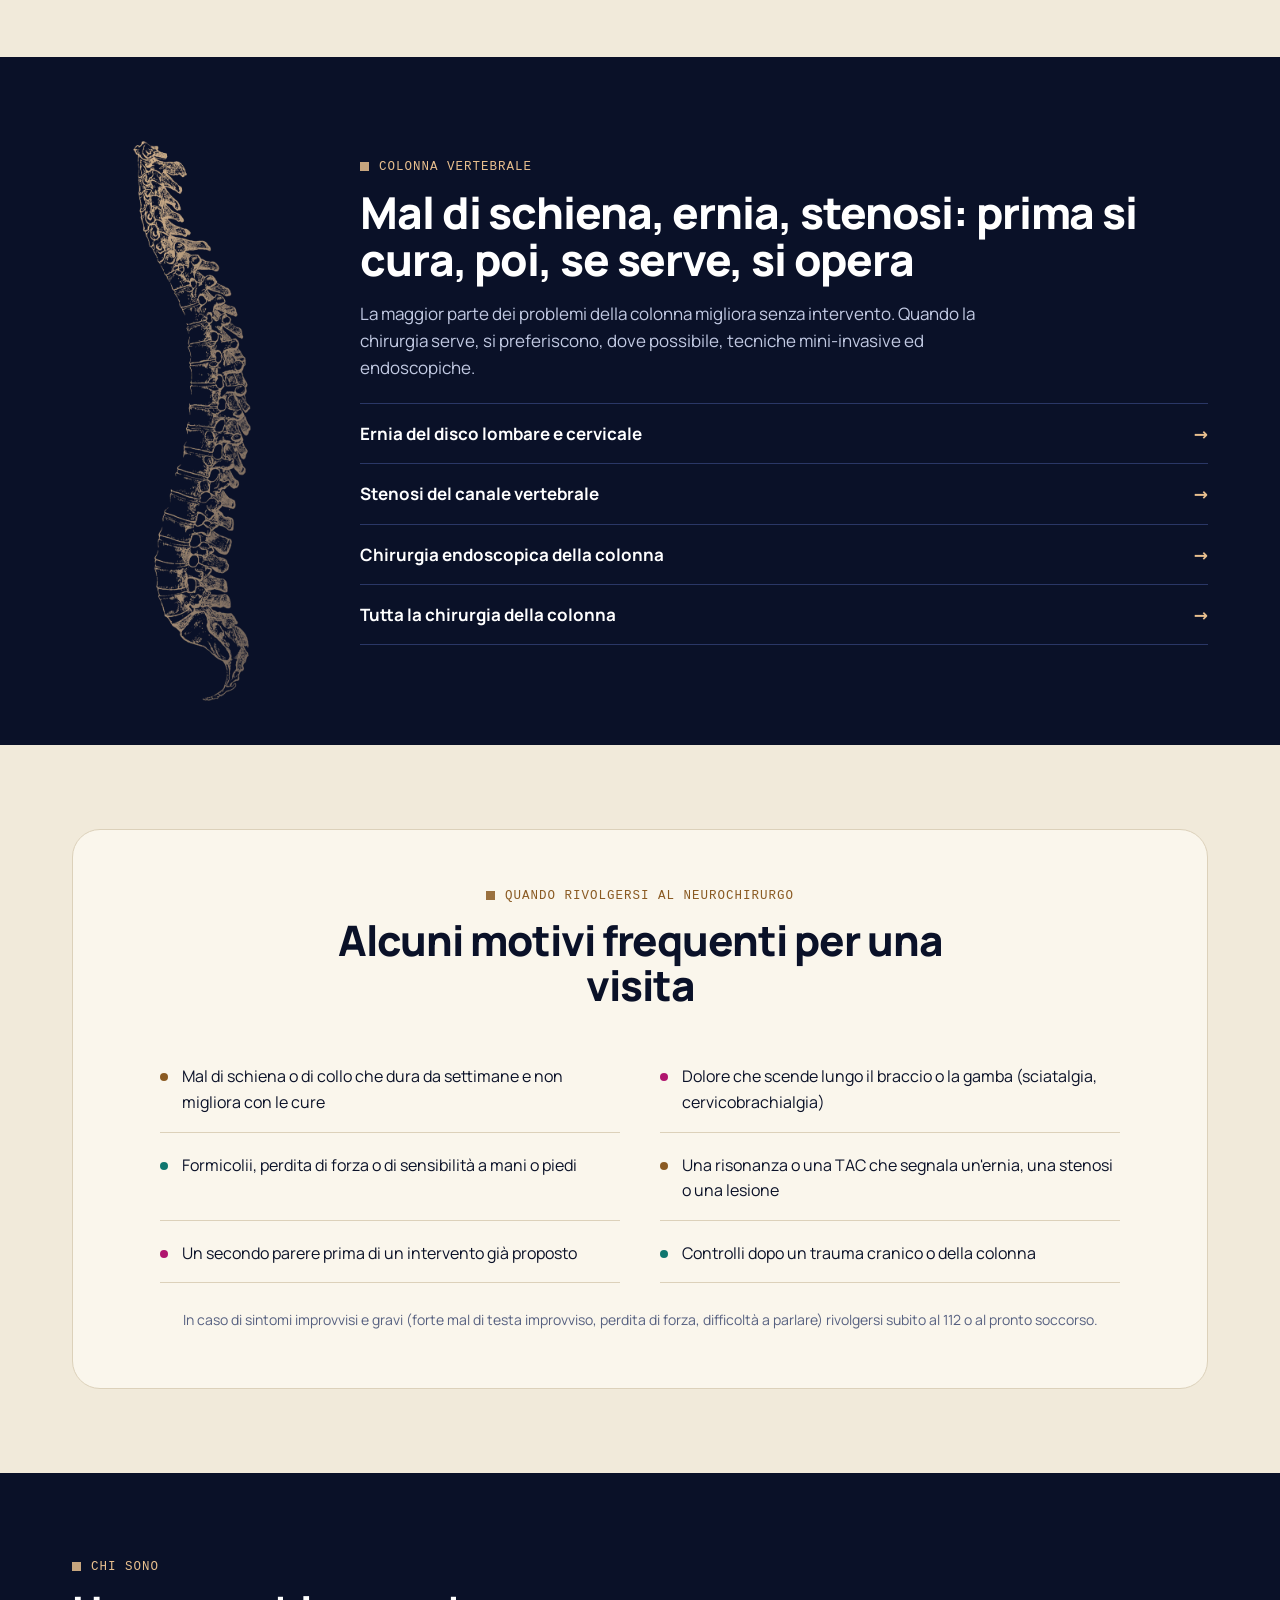
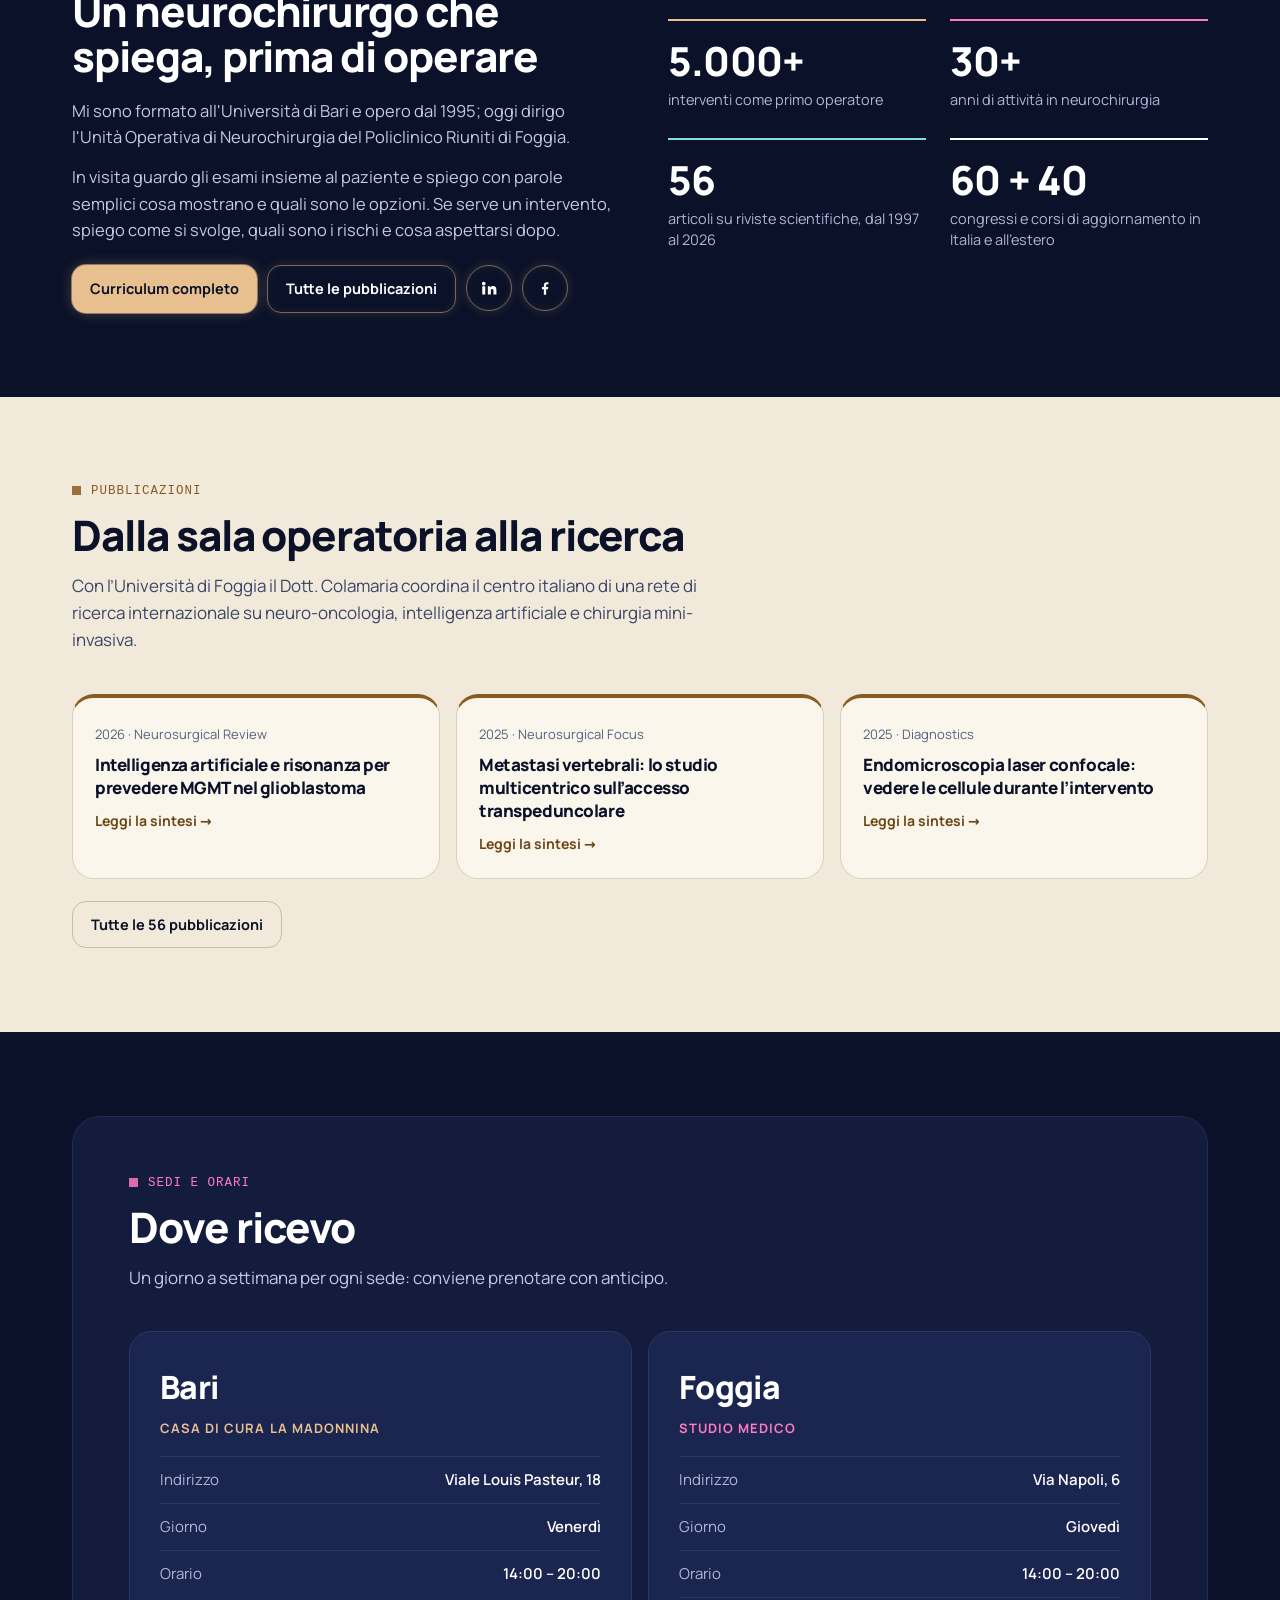
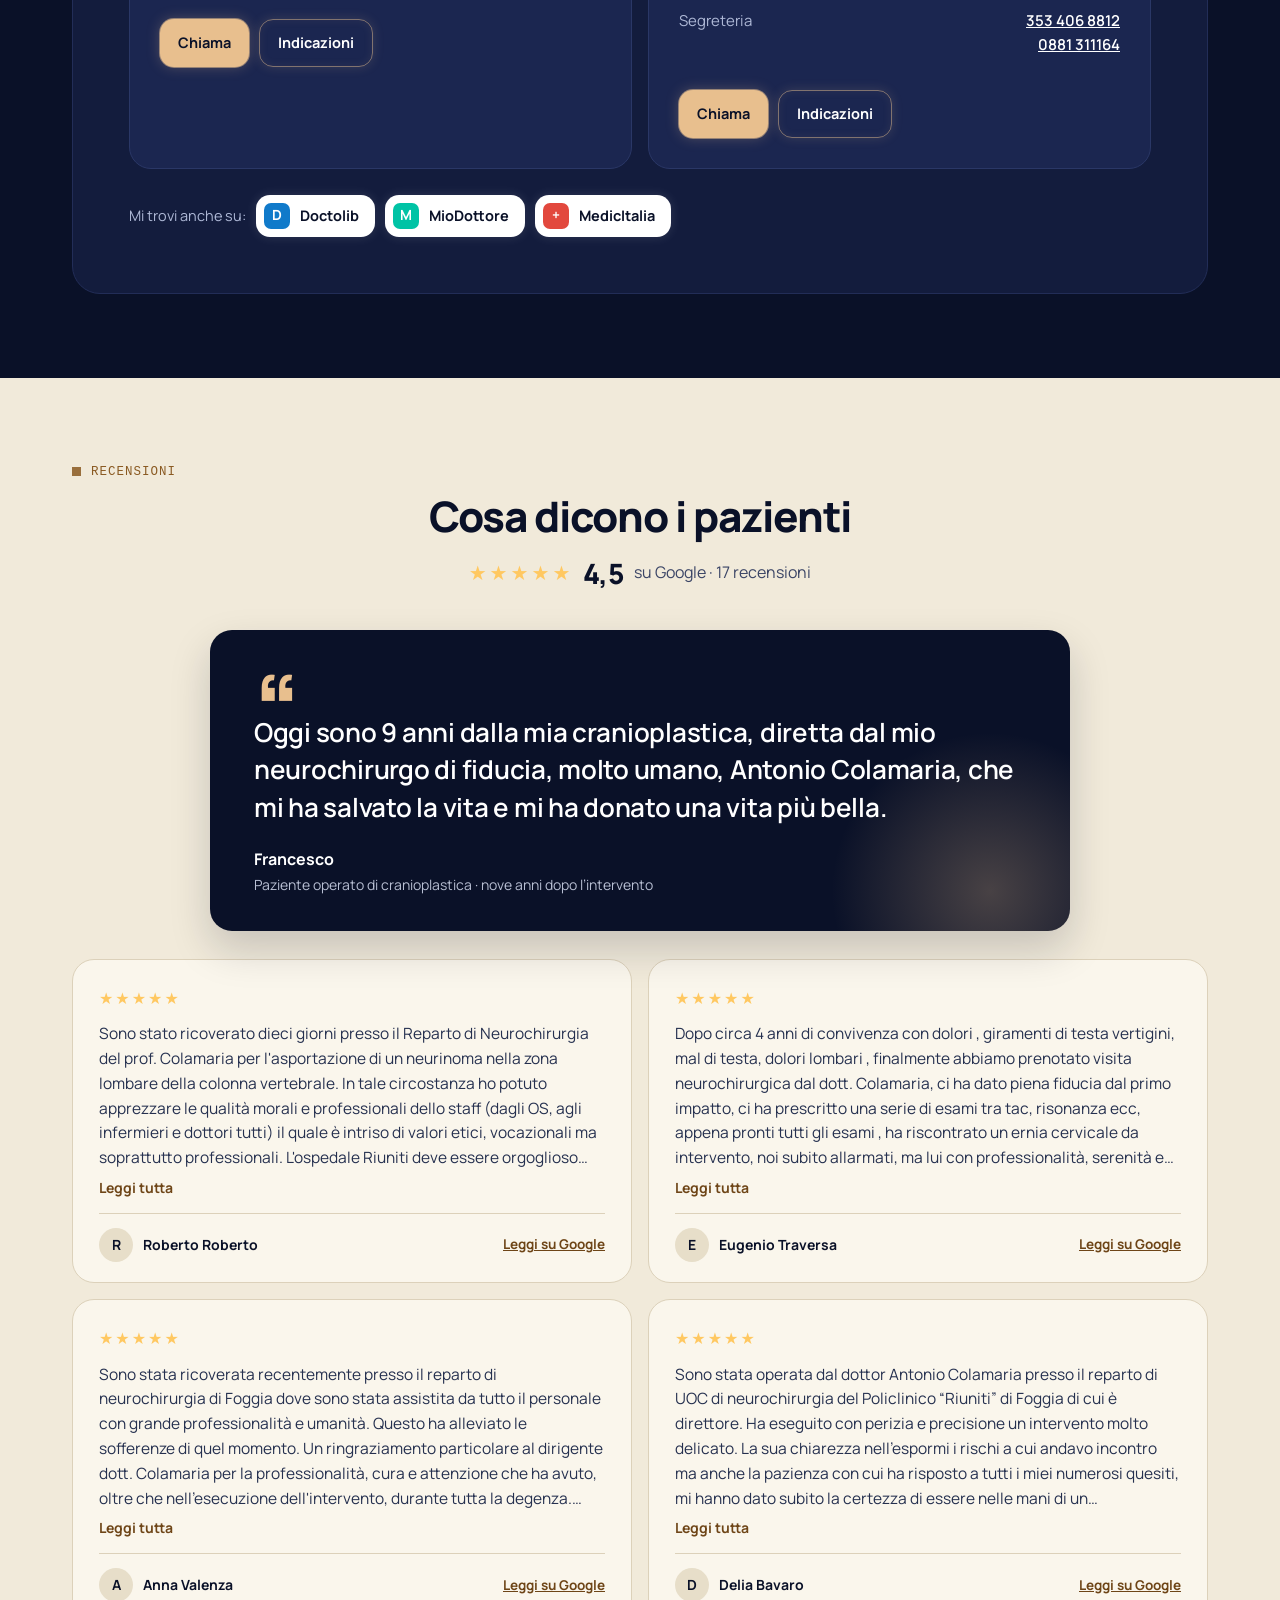
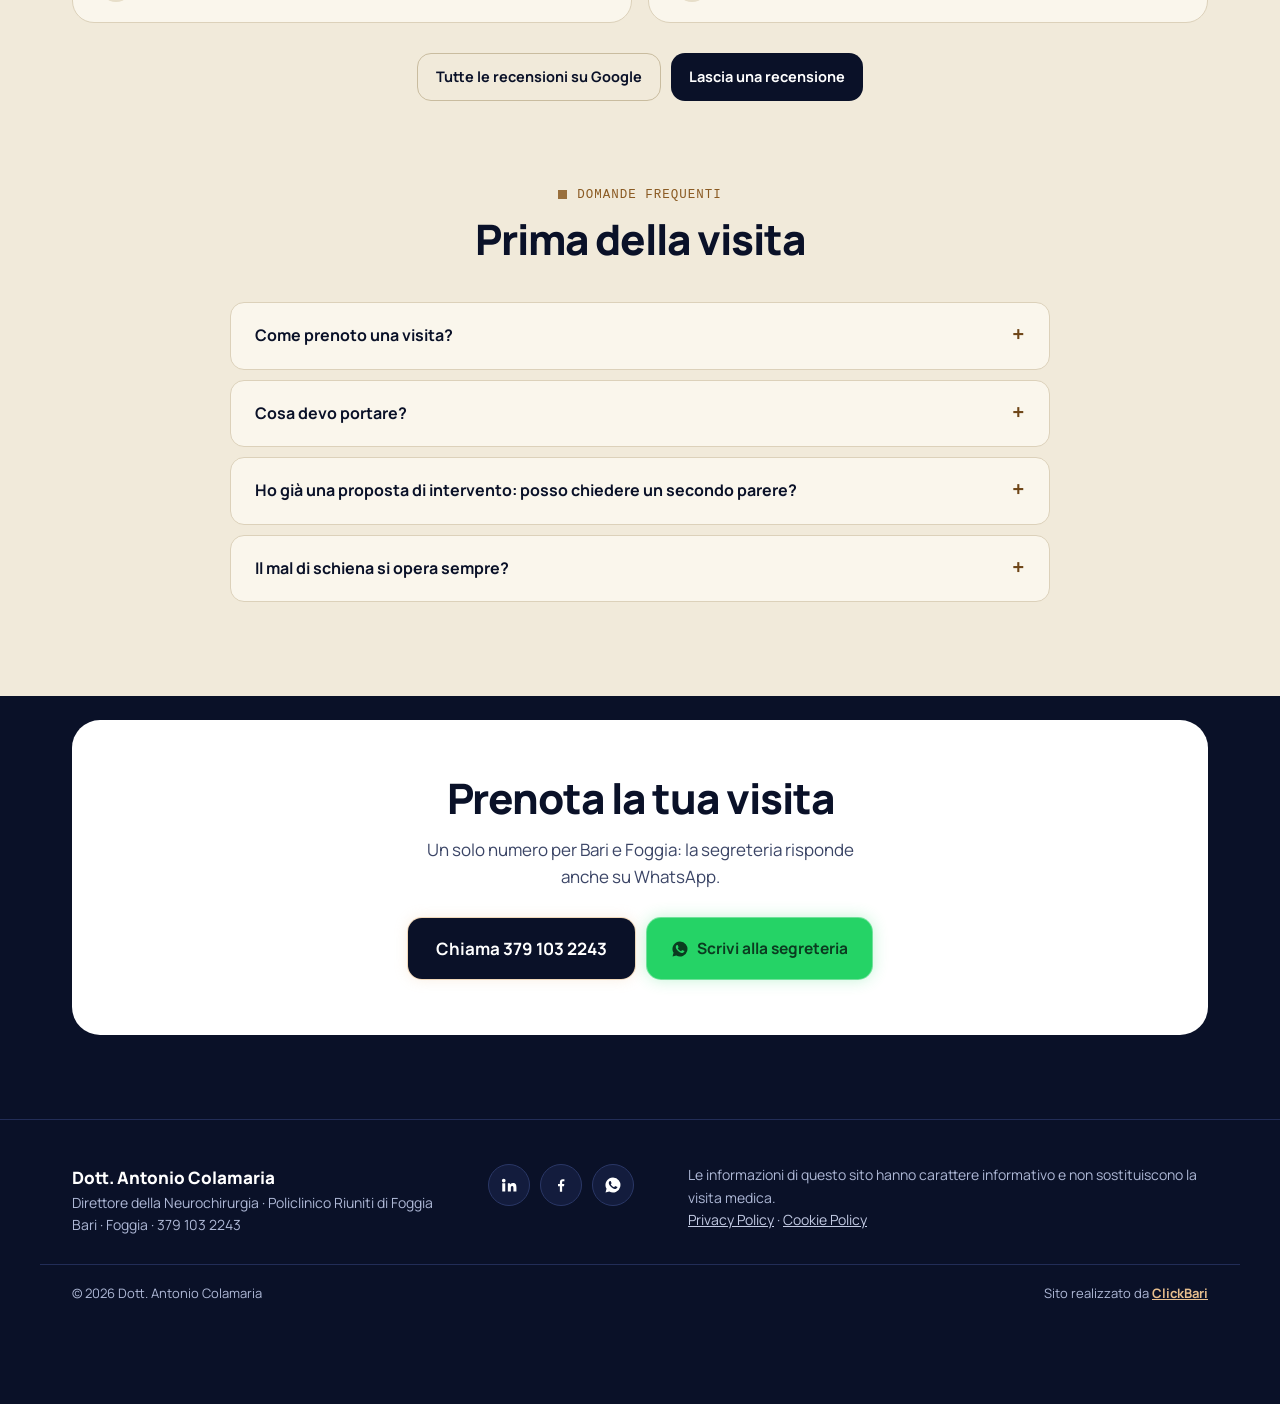
==== commit 94d1433e: "Nuovo colore d'accento oro/sabbia su tutto il sito; hero con cervello anatomico (Sobotta) in bronzo " ====
--- a/index.html
+++ b/index.html
@@ -126,8 +126,8 @@
         <a href="#sedi" class="btn btn-ghost">Sedi e prenotazioni</a>
       </div>
     </div>
-    <figure class="portrait">
-      <img src="img/dott-antonio-colamaria.webp" alt="Il Dott. Antonio Colamaria, neurochirurgo, alla scrivania del suo studio" width="840" height="758" fetchpriority="high">
+    <figure class="portrait cut">
+      <img src="img/dott-antonio-colamaria-scontornato.webp" alt="Il Dott. Antonio Colamaria, neurochirurgo" width="840" height="758" fetchpriority="high">
     </figure>
   </div>
 </section>
--- a/assets/style.css
+++ b/assets/style.css
@@ -10,7 +10,7 @@
 :root{
   --paper:#0A1128; --white:#131C3D; --paper-2:#1B2650; --line:#222D57; --line-2:#2A3766;
   --ink:#FFFFFF; --ink-soft:#C2CAE3; --ink-mute:#AEB8D6;
-  --teal:#5B9DFF; --teal-deep:#93BFFF; --teal-light:#1B2650; --amber:#FF7AC0; --mint:#7FE3D2; --gold:#FFC861;
+  --teal:#E8BF8E; --teal-deep:#F3D5AE; --teal-light:#1B2650; --amber:#FF7AC0; --mint:#7FE3D2; --gold:#FFC861;
   --r-xl:28px; --r-lg:22px; --r-md:14px; --r-sm:8px;
 }
 *{box-sizing:border-box;margin:0;padding:0}
@@ -231,16 +231,16 @@
 }
 
 /* pulsanti: contorno luminoso + respiro lento sui principali */
-@keyframes respiro-blu{0%,100%{box-shadow:0 0 0 1px rgba(91,157,255,.55),0 0 14px rgba(91,157,255,.28)}50%{box-shadow:0 0 0 4px rgba(91,157,255,.22),0 0 30px rgba(91,157,255,.55)}}
+@keyframes respiro-blu{0%,100%{box-shadow:0 0 0 1px rgba(232,191,142,.55),0 0 14px rgba(232,191,142,.28)}50%{box-shadow:0 0 0 4px rgba(232,191,142,.22),0 0 30px rgba(232,191,142,.55)}}
 @keyframes respiro-blu-notte{0%,100%{box-shadow:0 0 0 1px rgba(10,17,40,.35),0 0 12px rgba(255,122,192,.25)}50%{box-shadow:0 0 0 4px rgba(255,122,192,.28),0 0 28px rgba(255,122,192,.45)}}
 @keyframes respiro-verde{0%,100%{box-shadow:0 0 0 0 rgba(37,211,102,.55),0 8px 20px rgba(0,0,0,.35)}50%{box-shadow:0 0 0 12px rgba(37,211,102,0),0 8px 20px rgba(0,0,0,.35)}}
 .btn{transition:background .2s,transform .2s,border-color .2s,color .2s,box-shadow .3s}
-.btn-primary{box-shadow:0 0 0 1px rgba(91,157,255,.55),0 0 14px rgba(91,157,255,.28)}
+.btn-primary{box-shadow:0 0 0 1px rgba(232,191,142,.55),0 0 14px rgba(232,191,142,.28)}
 .hero-actions .btn-primary,.callbar .btn-primary,.cta .btn-primary,.loc .btn-primary{animation:respiro-blu 3.2s ease-in-out infinite}
 .cta .btn-primary{animation-name:respiro-blu-notte}
 .btn-primary:hover{animation-play-state:paused}
-.btn-ghost{border-color:rgba(91,157,255,.5);box-shadow:0 0 12px rgba(91,157,255,.16),inset 0 0 10px rgba(91,157,255,.08)}
-.btn-ghost:hover{border-color:var(--teal);box-shadow:0 0 18px rgba(91,157,255,.35),inset 0 0 12px rgba(91,157,255,.12)}
+.btn-ghost{border-color:rgba(232,191,142,.5);box-shadow:0 0 12px rgba(232,191,142,.16),inset 0 0 10px rgba(232,191,142,.08)}
+.btn-ghost:hover{border-color:var(--teal);box-shadow:0 0 18px rgba(232,191,142,.35),inset 0 0 12px rgba(232,191,142,.12)}
 nav .btn{box-shadow:0 0 0 1px rgba(255,255,255,.6),0 0 16px rgba(255,255,255,.22)}
 .btn-wa{box-shadow:0 0 0 1px rgba(37,211,102,.6),0 0 16px rgba(37,211,102,.3)}
 .wa-float{animation:respiro-verde 2.8s ease-out infinite}
@@ -251,7 +251,7 @@
 .light{
   --paper:#F1EADA; --white:#FAF6EC; --paper-2:#E7DEC9; --line:#DCD1BA; --line-2:#C9BC9F;
   --ink:#0A1128; --ink-soft:#3B4566; --ink-mute:#566080;
-  --teal:#1E5BD6; --teal-deep:#1748AE; --amber:#B0156E; --mint:#0F766E;
+  --teal:#8A5A22; --teal-deep:#6E4517; --amber:#B0156E; --mint:#0F766E;
   background:var(--paper); color:var(--ink)
 }
 .light .btn-primary{background:#0A1128;color:#fff;box-shadow:none;animation:none}
@@ -407,7 +407,7 @@
   .dd:hover .sub,.dd:focus-within .sub{display:block}
   .dd .sub a{padding:10px 18px;font-size:14.5px}
   .dd .sub a:first-child{margin-top:8px}.dd .sub a:last-child{margin-bottom:8px}
-  .dd .sub a:hover{color:#fff;background:rgba(91,157,255,.12)}
+  .dd .sub a:hover{color:#fff;background:rgba(232,191,142,.12)}
 }
 @media(max-width:860px){
   .js nav.open{max-height:calc(100vh - 76px);overflow-y:auto}
@@ -424,12 +424,12 @@
 
 /* storia di un paziente (in evidenza sopra le recensioni Google) */
 .story{position:relative;max-width:860px;margin:0 auto 28px;padding:40px 44px 34px;background:#0A1128;border-radius:var(--r-lg);text-align:left;overflow:hidden;box-shadow:0 18px 40px rgba(10,17,40,.18)}
-.story::after{content:"";position:absolute;inset:auto -80px -120px auto;width:320px;height:320px;border-radius:50%;background:radial-gradient(circle,rgba(91,157,255,.28),transparent 70%)}
-.story-mark{font:800 96px/0.8 'Manrope',sans-serif;color:#5B9DFF;height:44px}
+.story::after{content:"";position:absolute;inset:auto -80px -120px auto;width:320px;height:320px;border-radius:50%;background:radial-gradient(circle,rgba(232,191,142,.28),transparent 70%)}
+.story-mark{font:800 96px/0.8 'Manrope',sans-serif;color:#E8BF8E;height:44px}
 .story blockquote{margin:0;font-size:clamp(20px,2.3vw,26px);line-height:1.45;font-weight:600;color:#fff;letter-spacing:-.01em;position:relative;z-index:1}
 .story figcaption{margin-top:20px;display:flex;flex-direction:column;gap:2px;position:relative;z-index:1}
 .story figcaption b{color:#fff;font-size:16px}
-.story figcaption span{color:#9FB0D6;font-size:14px}
+.story figcaption span{color:#B8BFD3;font-size:14px}
 @media(max-width:700px){.story{padding:30px 24px 26px}.story-mark{font-size:72px;height:34px}}
 /* titoli delle pubblicazioni cliccabili */
 .pub h3 a{color:inherit;text-decoration:none}
@@ -451,8 +451,8 @@
 .vid-grid{display:grid;grid-template-columns:repeat(auto-fill,minmax(300px,1fr));gap:18px}
 .vid{display:flex;flex-direction:column;background:var(--white);border:1px solid var(--line);border-radius:var(--r-lg);overflow:hidden}
 .vid-poster{position:relative;display:block;width:100%;aspect-ratio:16/9;border:0;padding:0;cursor:pointer;background:radial-gradient(120% 90% at 30% 20%,#1d3a6e 0%,#0A1128 70%);}
-.vid-poster::after{content:"";position:absolute;inset:0;background:repeating-linear-gradient(90deg,rgba(91,157,255,.05) 0 1px,transparent 1px 36px)}
-.vid-play{position:absolute;left:50%;top:50%;width:72px;height:72px;margin:-36px 0 0 -36px;border-radius:50%;background:#5B9DFF;box-shadow:0 0 0 10px rgba(91,157,255,.18),0 10px 30px rgba(0,0,0,.4);transition:transform .2s;z-index:1}
+.vid-poster::after{content:"";position:absolute;inset:0;background:repeating-linear-gradient(90deg,rgba(232,191,142,.05) 0 1px,transparent 1px 36px)}
+.vid-play{position:absolute;left:50%;top:50%;width:72px;height:72px;margin:-36px 0 0 -36px;border-radius:50%;background:#E8BF8E;box-shadow:0 0 0 10px rgba(232,191,142,.18),0 10px 30px rgba(0,0,0,.4);transition:transform .2s;z-index:1}
 .vid-play::before{content:"";position:absolute;left:29px;top:22px;border-style:solid;border-width:14px 0 14px 22px;border-color:transparent transparent transparent #0A1128}
 .vid-poster:hover .vid-play,.vid-poster:focus-visible .vid-play{transform:scale(1.08)}
 .vid-meta{display:flex;flex-direction:column;gap:8px;padding:18px 20px 20px}
@@ -464,20 +464,37 @@
 .vid-note{font-size:13px;color:var(--ink-mute);margin:10px 0 0}
 /* banner consenso cookie */
 .cc-open{background:none;border:0;padding:0;font:inherit;color:inherit;text-decoration:underline;cursor:pointer}
-.cc{position:fixed;left:16px;right:16px;bottom:16px;z-index:1000;max-width:620px;margin:0 auto;background:#0E1733;color:#E6ECFA;border:1px solid rgba(91,157,255,.35);border-radius:18px;padding:20px 22px 18px;box-shadow:0 20px 50px rgba(0,0,0,.45);font-size:15px;line-height:1.5}
-.cc a{color:#93BFFF}
+.cc{position:fixed;left:16px;right:16px;bottom:16px;z-index:1000;max-width:620px;margin:0 auto;background:#0E1733;color:#E6ECFA;border:1px solid rgba(232,191,142,.35);border-radius:18px;padding:20px 22px 18px;box-shadow:0 20px 50px rgba(0,0,0,.45);font-size:15px;line-height:1.5}
+.cc a{color:#F3D5AE}
 .cc-t{margin:0 26px 14px 0}
-.cc-x{position:absolute;top:8px;right:10px;background:none;border:0;color:#9FB0D6;font-size:26px;line-height:1;cursor:pointer;padding:4px 8px}
+.cc-x{position:absolute;top:8px;right:10px;background:none;border:0;color:#B8BFD3;font-size:26px;line-height:1;cursor:pointer;padding:4px 8px}
 .cc-detail{margin:0 0 14px}
 .cc-row{display:flex;gap:10px;align-items:flex-start;padding:10px 0;border-top:1px solid rgba(255,255,255,.08);cursor:pointer}
-.cc-row input{margin-top:4px;width:18px;height:18px;accent-color:#5B9DFF;flex:none}
-.cc-tech{font-size:13px;color:#9FB0D6;margin:8px 0 0}
+.cc-row input{margin-top:4px;width:18px;height:18px;accent-color:#E8BF8E;flex:none}
+.cc-tech{font-size:13px;color:#B8BFD3;margin:8px 0 0}
 .cc-btns{display:flex;flex-wrap:wrap;gap:10px;justify-content:flex-end}
-.cc-b{flex:1 1 auto;min-width:110px;padding:11px 16px;border-radius:12px;border:1px solid rgba(91,157,255,.5);background:transparent;color:#fff;font:600 15px/1 'Manrope',sans-serif;cursor:pointer}
-.cc-b.cc-yes{background:#5B9DFF;border-color:#5B9DFF;color:#0A1128}
-.cc-b:hover{border-color:#93BFFF}
+.cc-b{flex:1 1 auto;min-width:110px;padding:11px 16px;border-radius:12px;border:1px solid rgba(232,191,142,.5);background:transparent;color:#fff;font:600 15px/1 'Manrope',sans-serif;cursor:pointer}
+.cc-b.cc-yes{background:#E8BF8E;border-color:#E8BF8E;color:#0A1128}
+.cc-b:hover{border-color:#F3D5AE}
 @media(max-width:860px){.cc{bottom:84px}}
 
 .facts{list-style:none;padding:0;margin:10px 0 0;display:grid;gap:8px}
 .facts li{padding-left:0}
 .facts b{display:inline-block;min-width:52px;color:var(--teal);font-size:20px}
+
+/* hero con cervello anatomico e ritratto scontornato (proposta Antonio 23.11) */
+.hero{position:relative;overflow:hidden}
+.hero::before{content:"";position:absolute;right:-6%;top:50%;width:min(1200px,92vw);aspect-ratio:1400/1023;transform:translateY(-50%);background:url(../img/anatomia/cervello-hero.webp) center/contain no-repeat;opacity:.75;pointer-events:none}
+.hero::after{content:"";position:absolute;inset:0;background:linear-gradient(90deg,#0A1128 0%,rgba(10,17,40,.88) 32%,rgba(10,17,40,.25) 62%,rgba(10,17,40,0) 80%),linear-gradient(0deg,#0A1128 0%,rgba(10,17,40,0) 22%);pointer-events:none}
+.hero .wrap{position:relative;z-index:1}
+.hero .portrait.cut{background:none;border:0;box-shadow:none;border-radius:0;overflow:visible}
+.hero .portrait.cut img{border-radius:0;box-shadow:none;filter:drop-shadow(0 30px 40px rgba(0,0,0,.45))}
+.hero .portrait.cut::before,.hero .portrait.cut::after{display:none}
+@media(max-width:900px){
+  .hero::before{right:-30%;top:22%;width:150vw;opacity:.45}
+  .hero::after{background:linear-gradient(0deg,#0A1128 0%,rgba(10,17,40,.65) 45%,rgba(10,17,40,.3) 100%)}
+}
+.hero .portrait.cut{aspect-ratio:auto;align-self:end}
+.hero .portrait.cut img{height:auto;object-fit:contain}
+@media(max-width:900px){.hero .portrait.cut{aspect-ratio:auto;max-width:440px;margin:0 auto}}
+@media(min-width:901px){.hero::before{right:max(0px,calc(50vw - 760px));width:min(980px,62vw);top:52%;opacity:.8}}
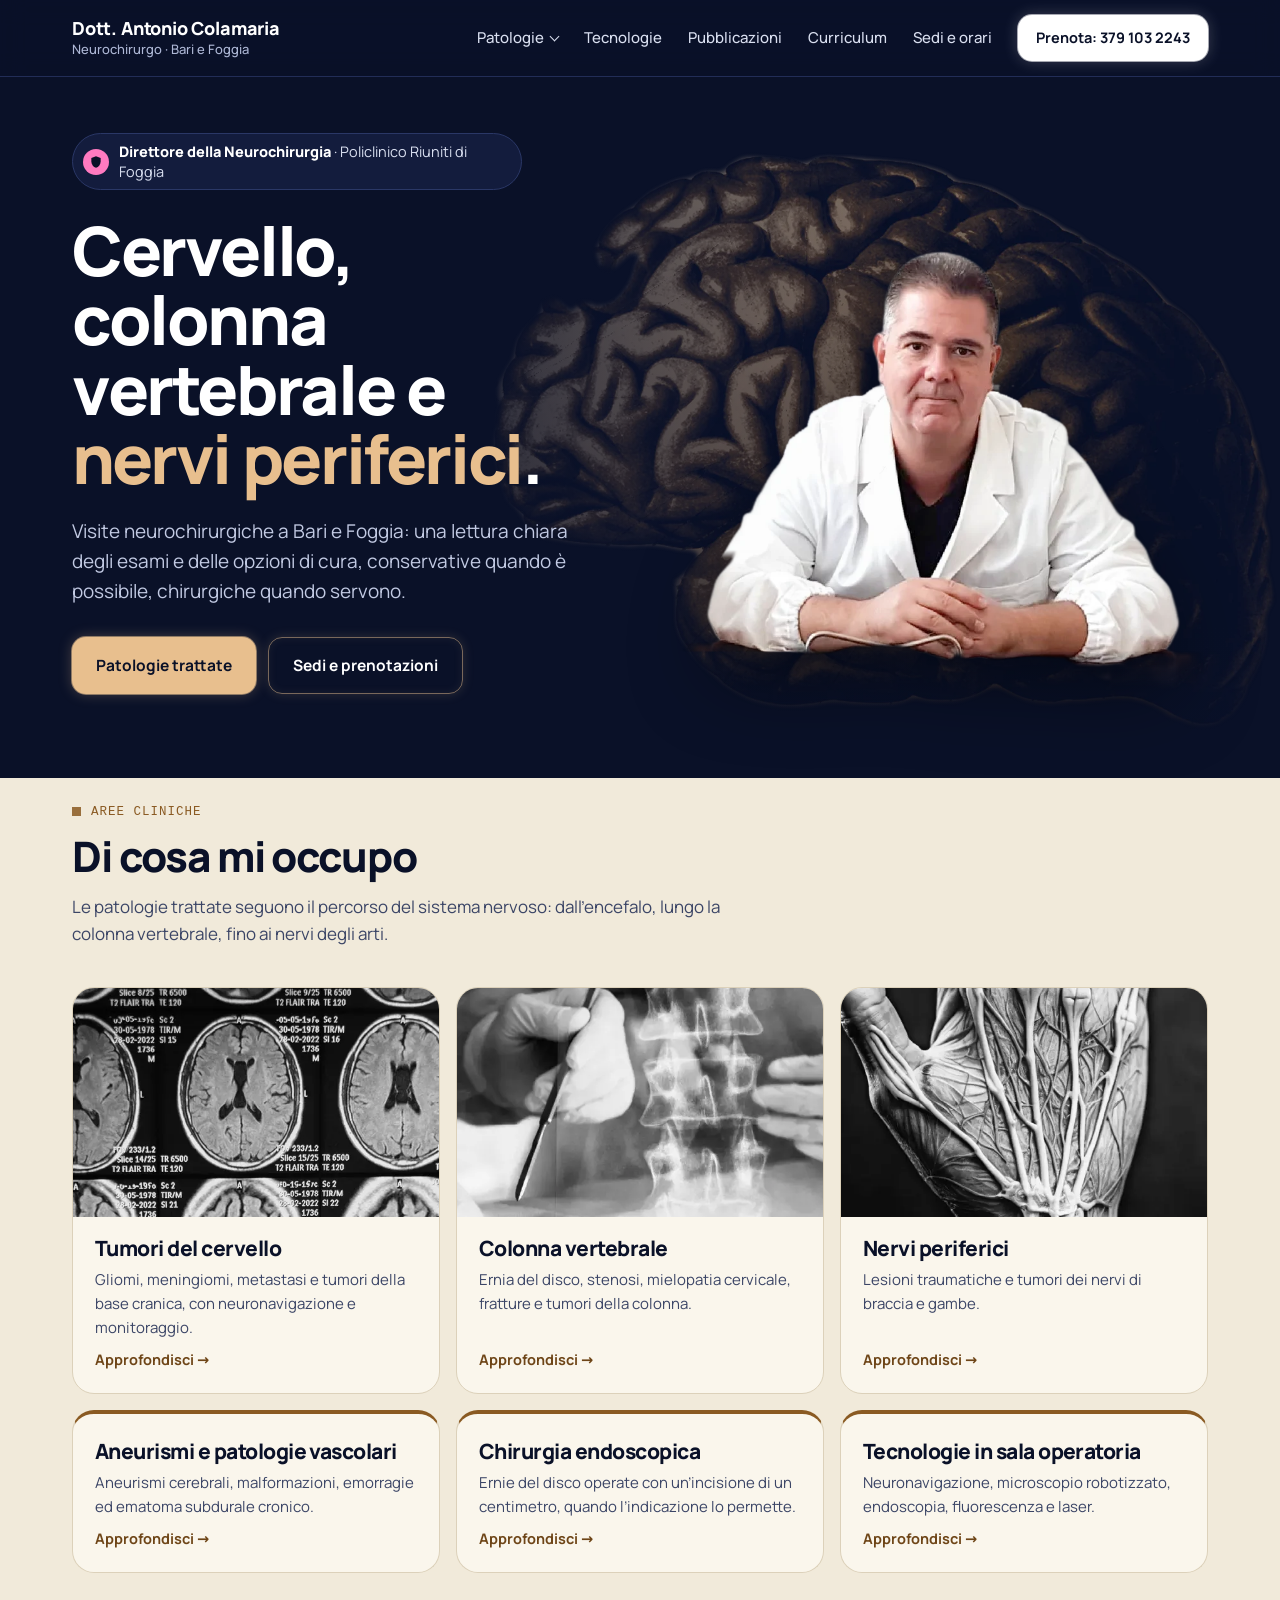
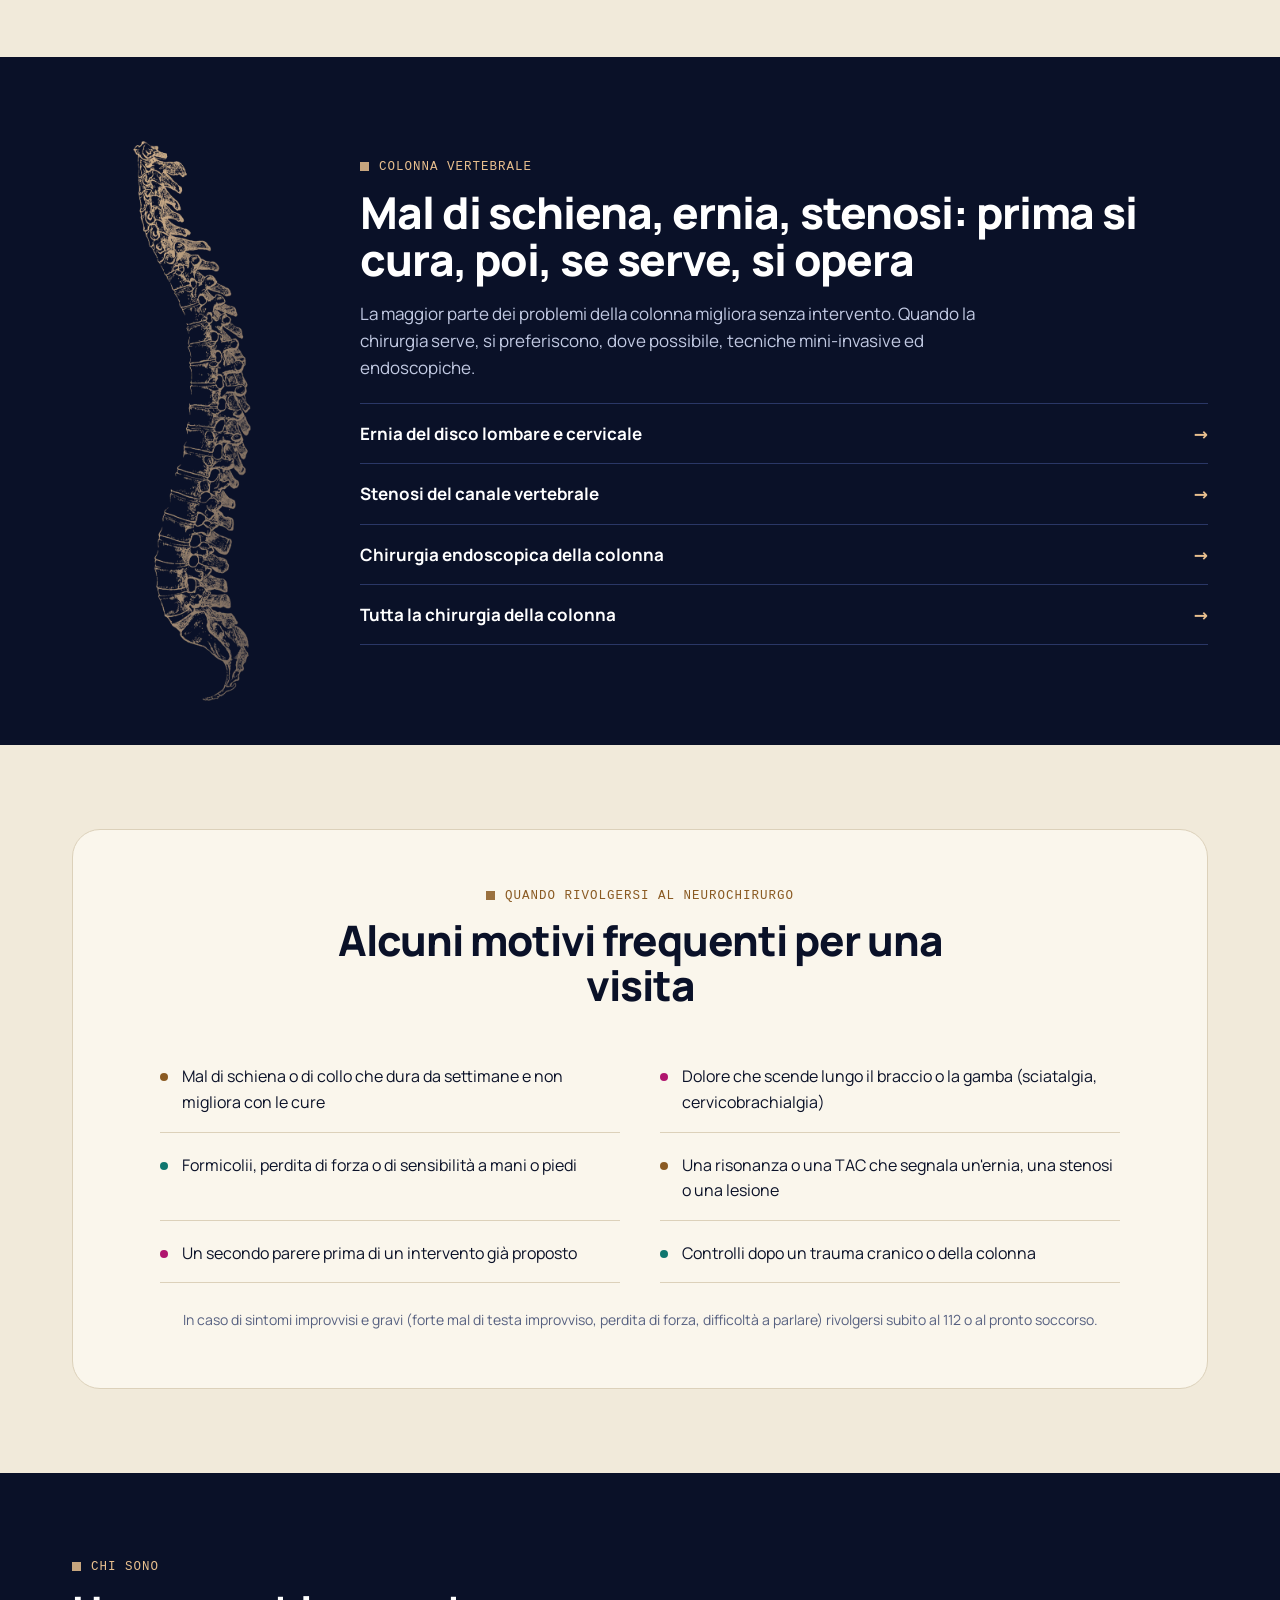
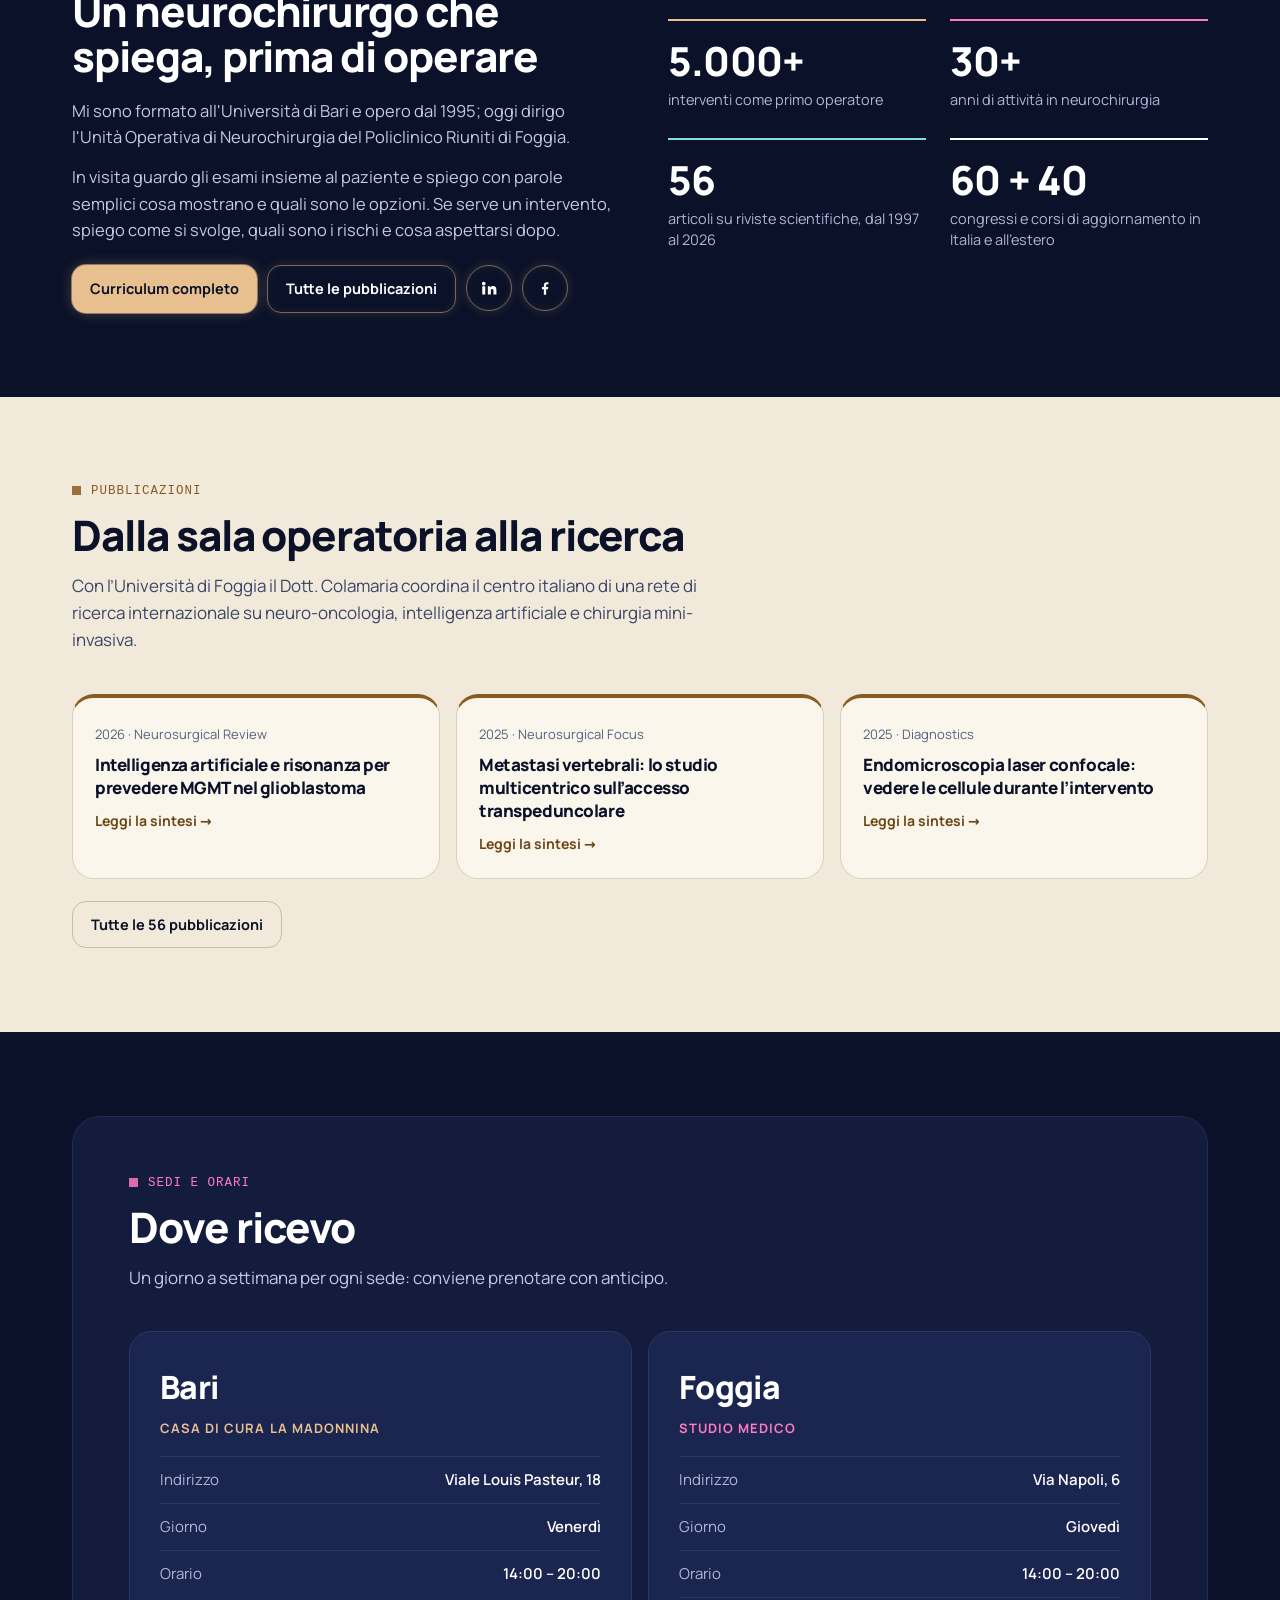
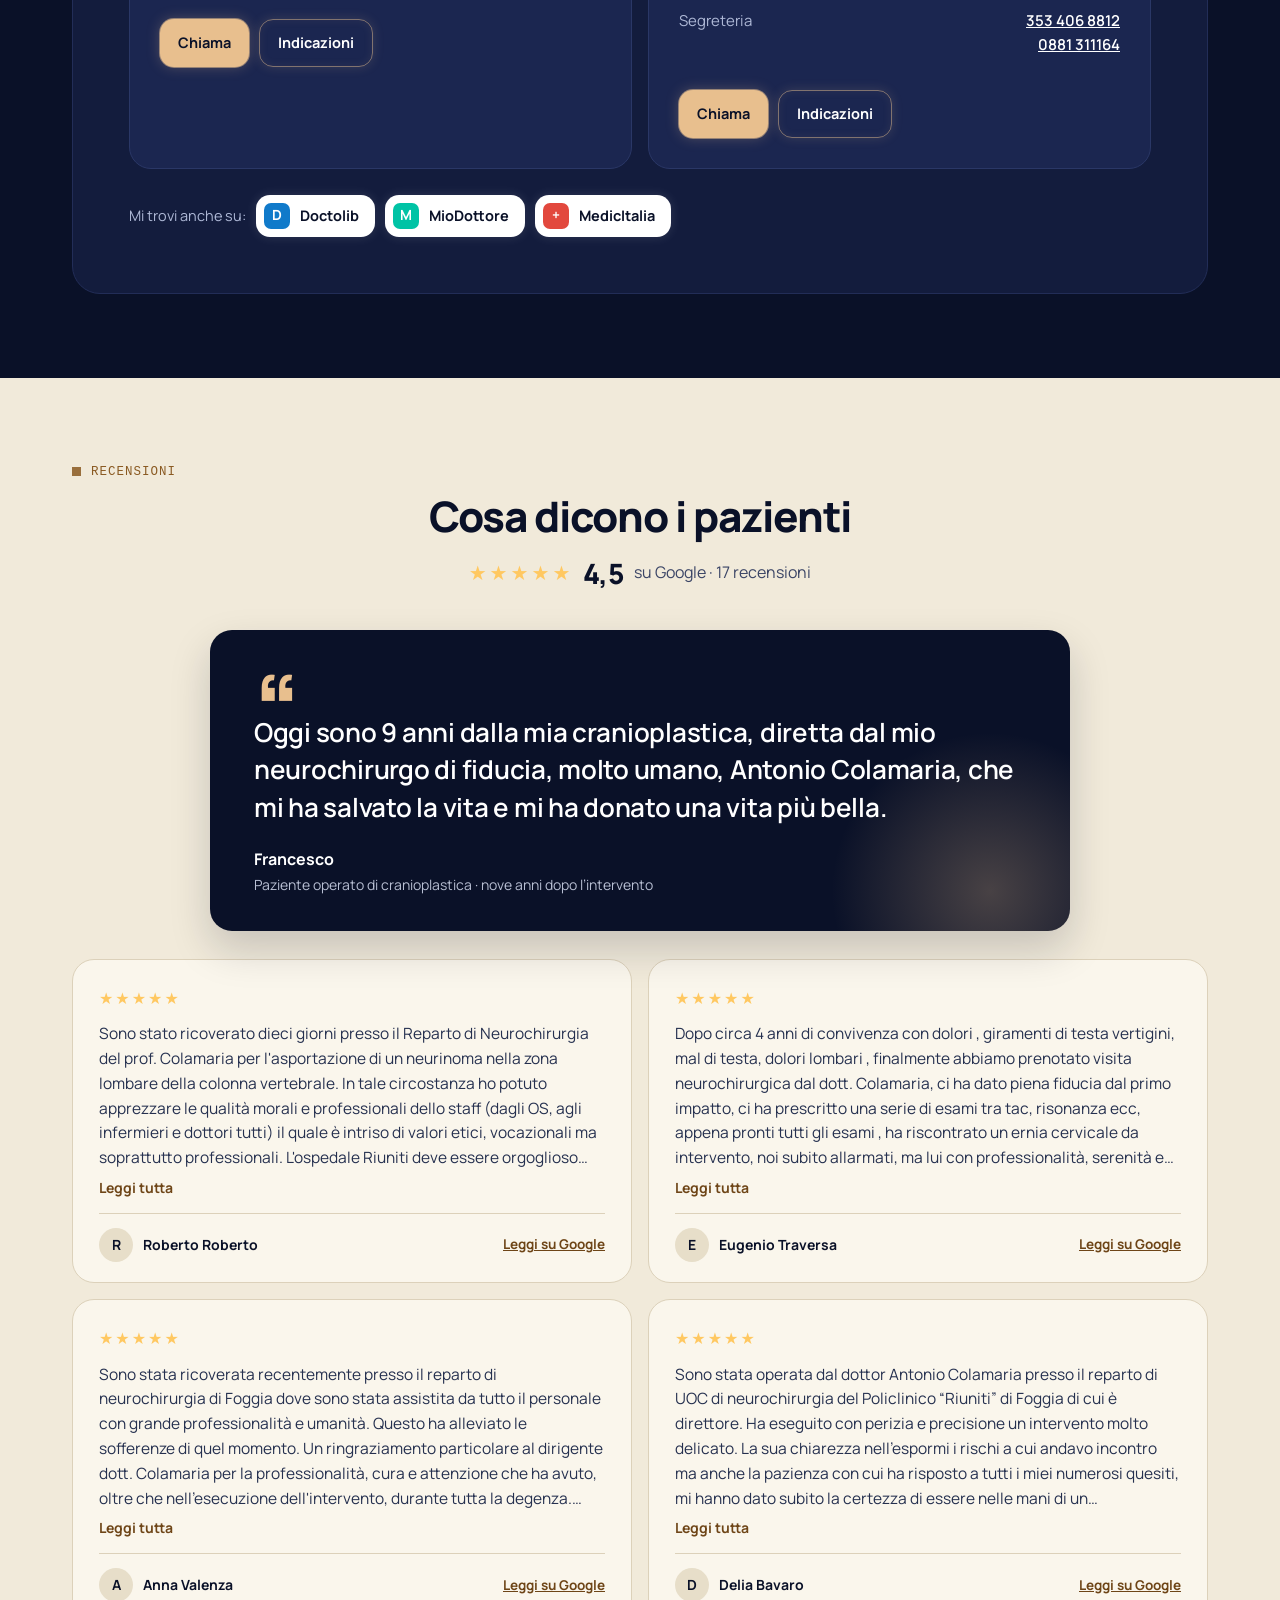
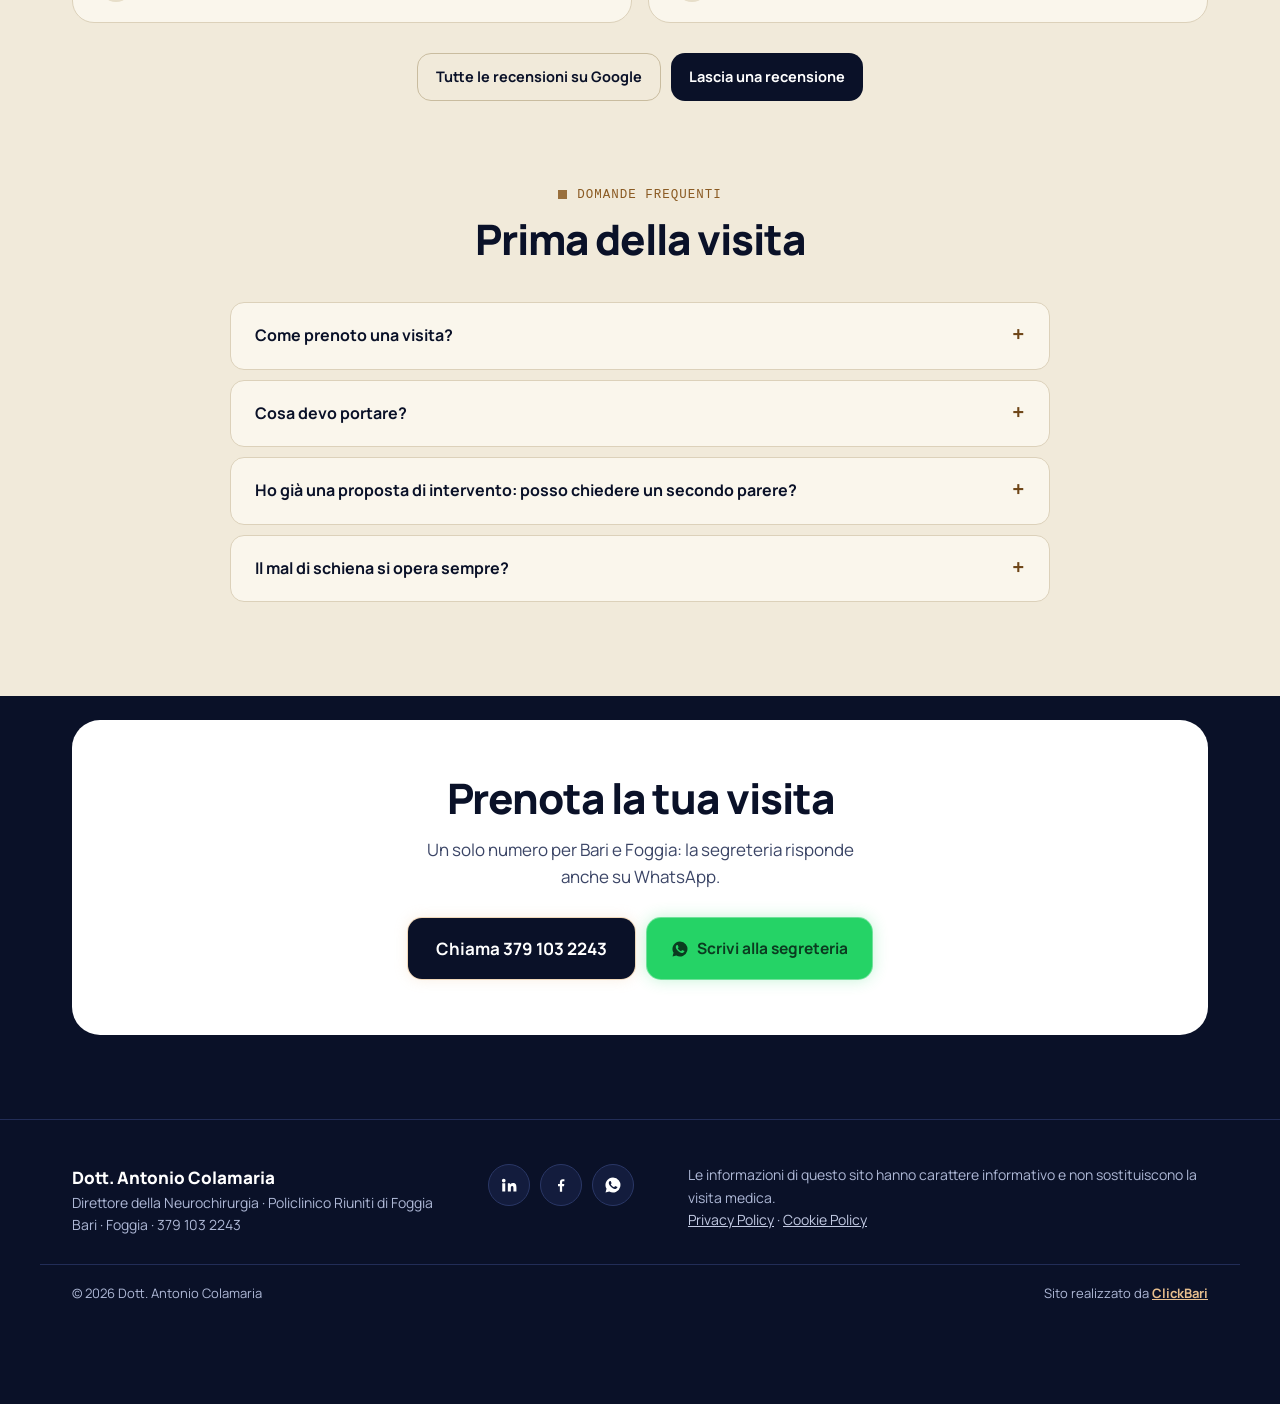
==== commit 0300cf90: "Mobile: foto normale come prima (senza cervello); desktop invariato Co-Authored-By: Claude Opus 5.5 " ====
--- a/index.html
+++ b/index.html
@@ -127,7 +127,10 @@
       </div>
     </div>
     <figure class="portrait cut">
-      <img src="img/dott-antonio-colamaria-scontornato.webp" alt="Il Dott. Antonio Colamaria, neurochirurgo" width="840" height="758" fetchpriority="high">
+      <picture>
+        <source media="(min-width: 901px)" srcset="img/dott-antonio-colamaria-scontornato.webp">
+        <img src="img/dott-antonio-colamaria.webp" alt="Il Dott. Antonio Colamaria, neurochirurgo" width="840" height="758" fetchpriority="high">
+      </picture>
     </figure>
   </div>
 </section>
--- a/assets/style.css
+++ b/assets/style.css
@@ -498,3 +498,10 @@
 .hero .portrait.cut img{height:auto;object-fit:contain}
 @media(max-width:900px){.hero .portrait.cut{aspect-ratio:auto;max-width:440px;margin:0 auto}}
 @media(min-width:901px){.hero::before{right:max(0px,calc(50vw - 760px));width:min(980px,62vw);top:52%;opacity:.8}}
+/* barra "Chiama" su mobile: l'ombra segue gli angoli arrotondati del pulsante */
+.callbar{border-radius:var(--r-md);background:transparent}
+/* mobile: foto normale come prima, senza cervello dietro (desktop invariato) */
+@media(max-width:900px){
+  .hero::before,.hero::after{display:none}
+  .hero .portrait.cut img{border-radius:var(--r-lg);box-shadow:0 20px 50px rgba(0,0,0,.4);filter:none}
+}
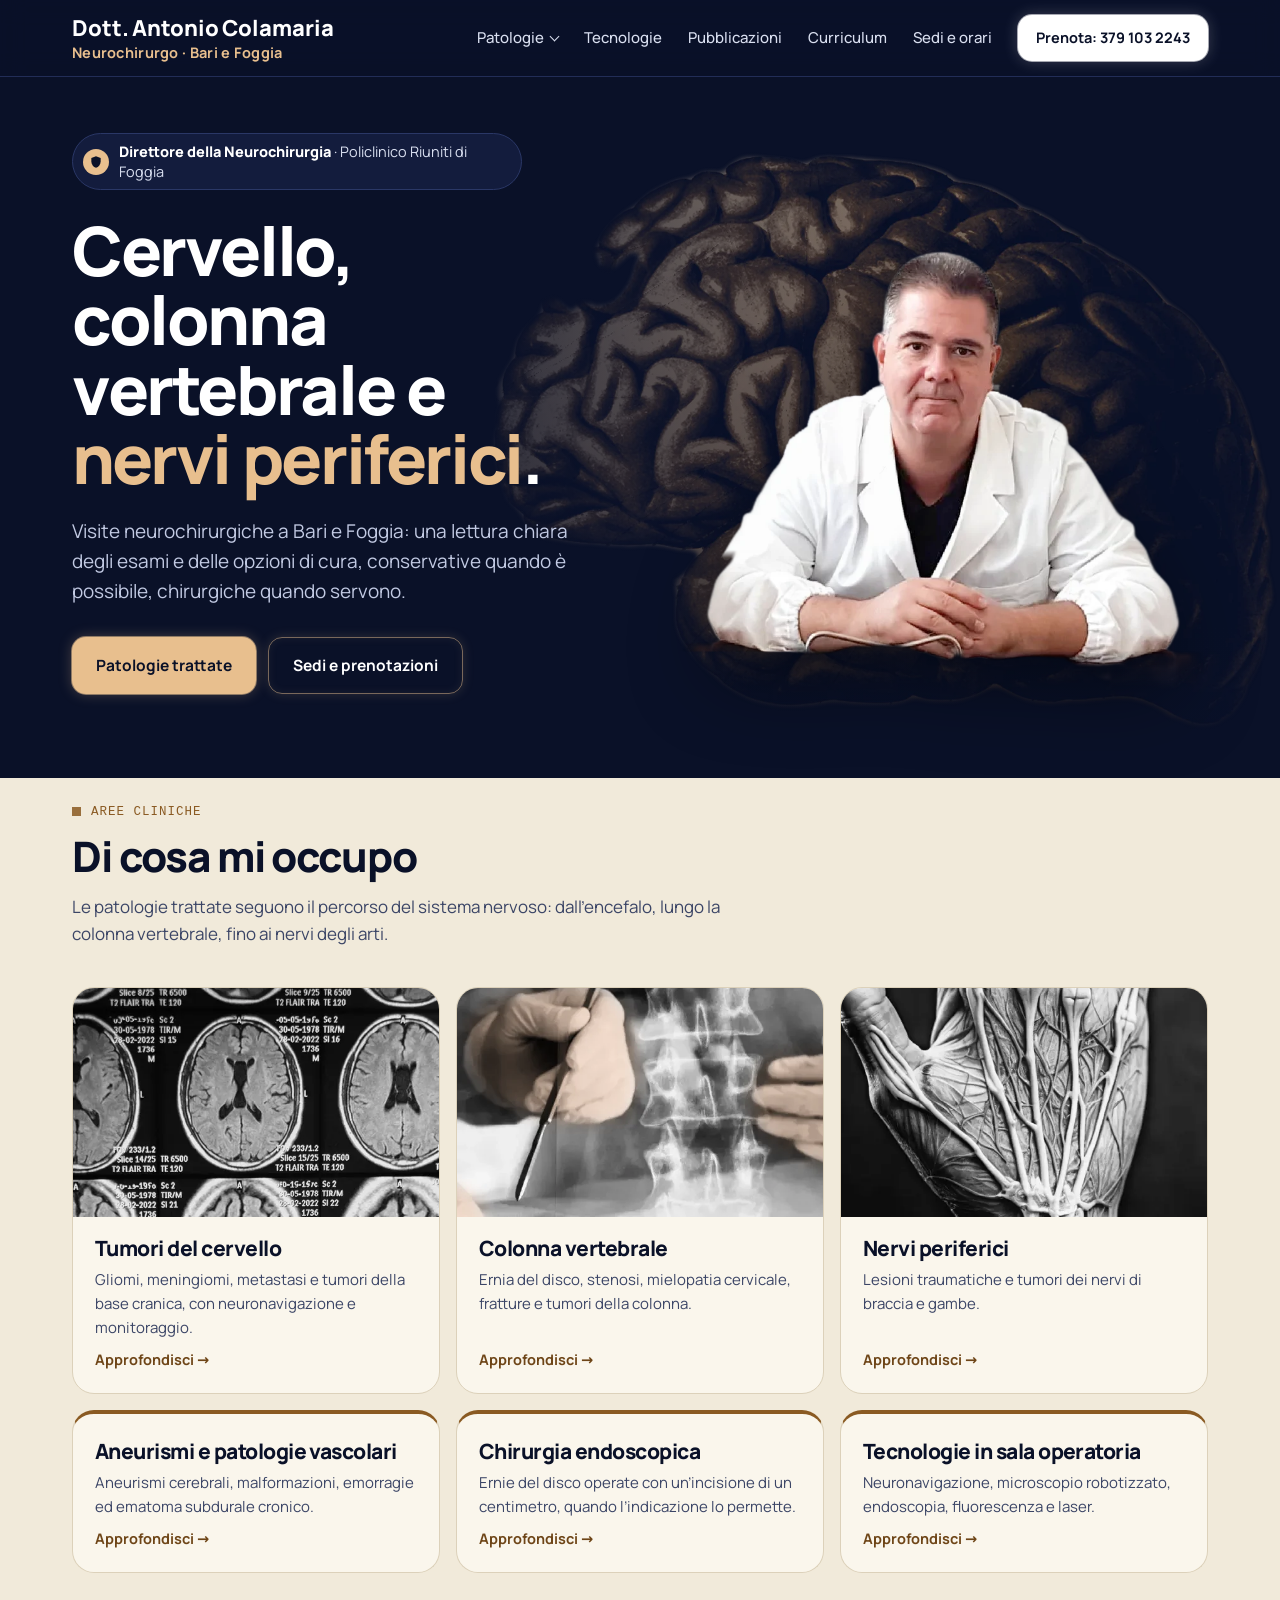
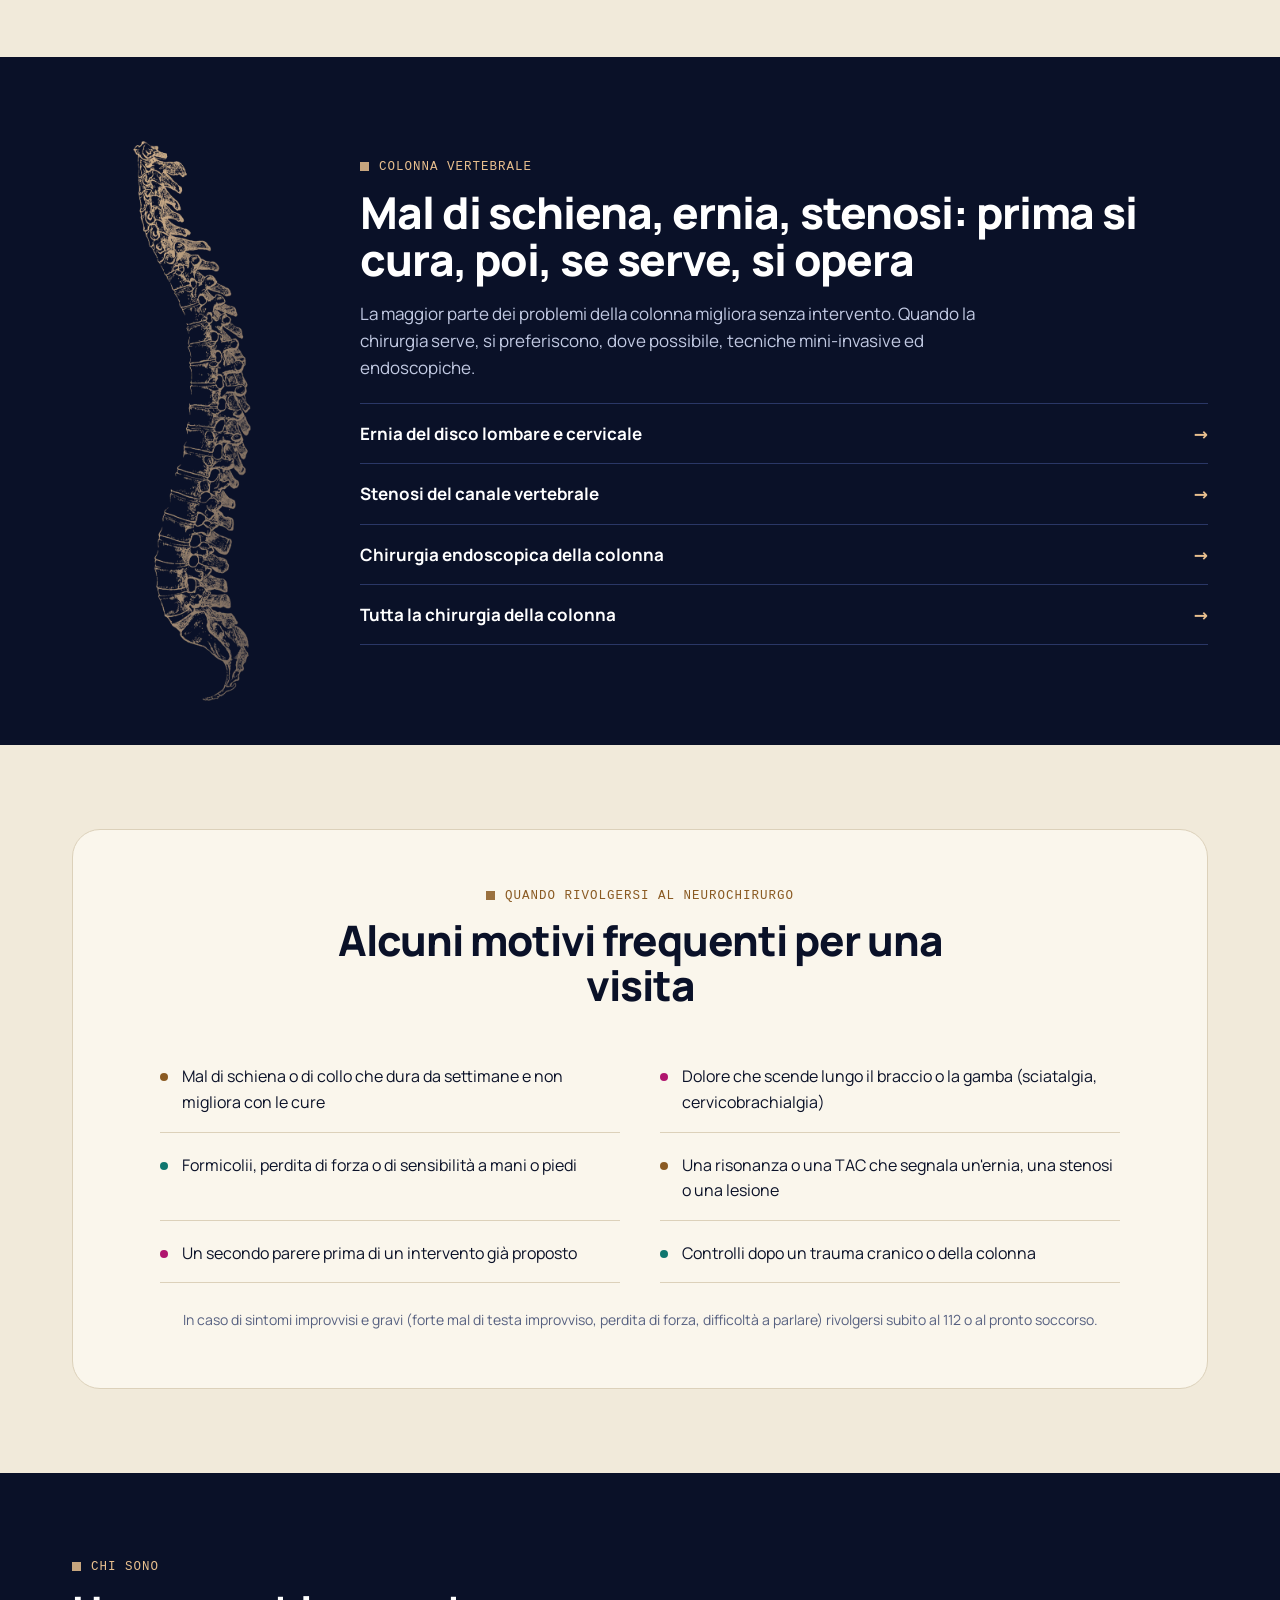
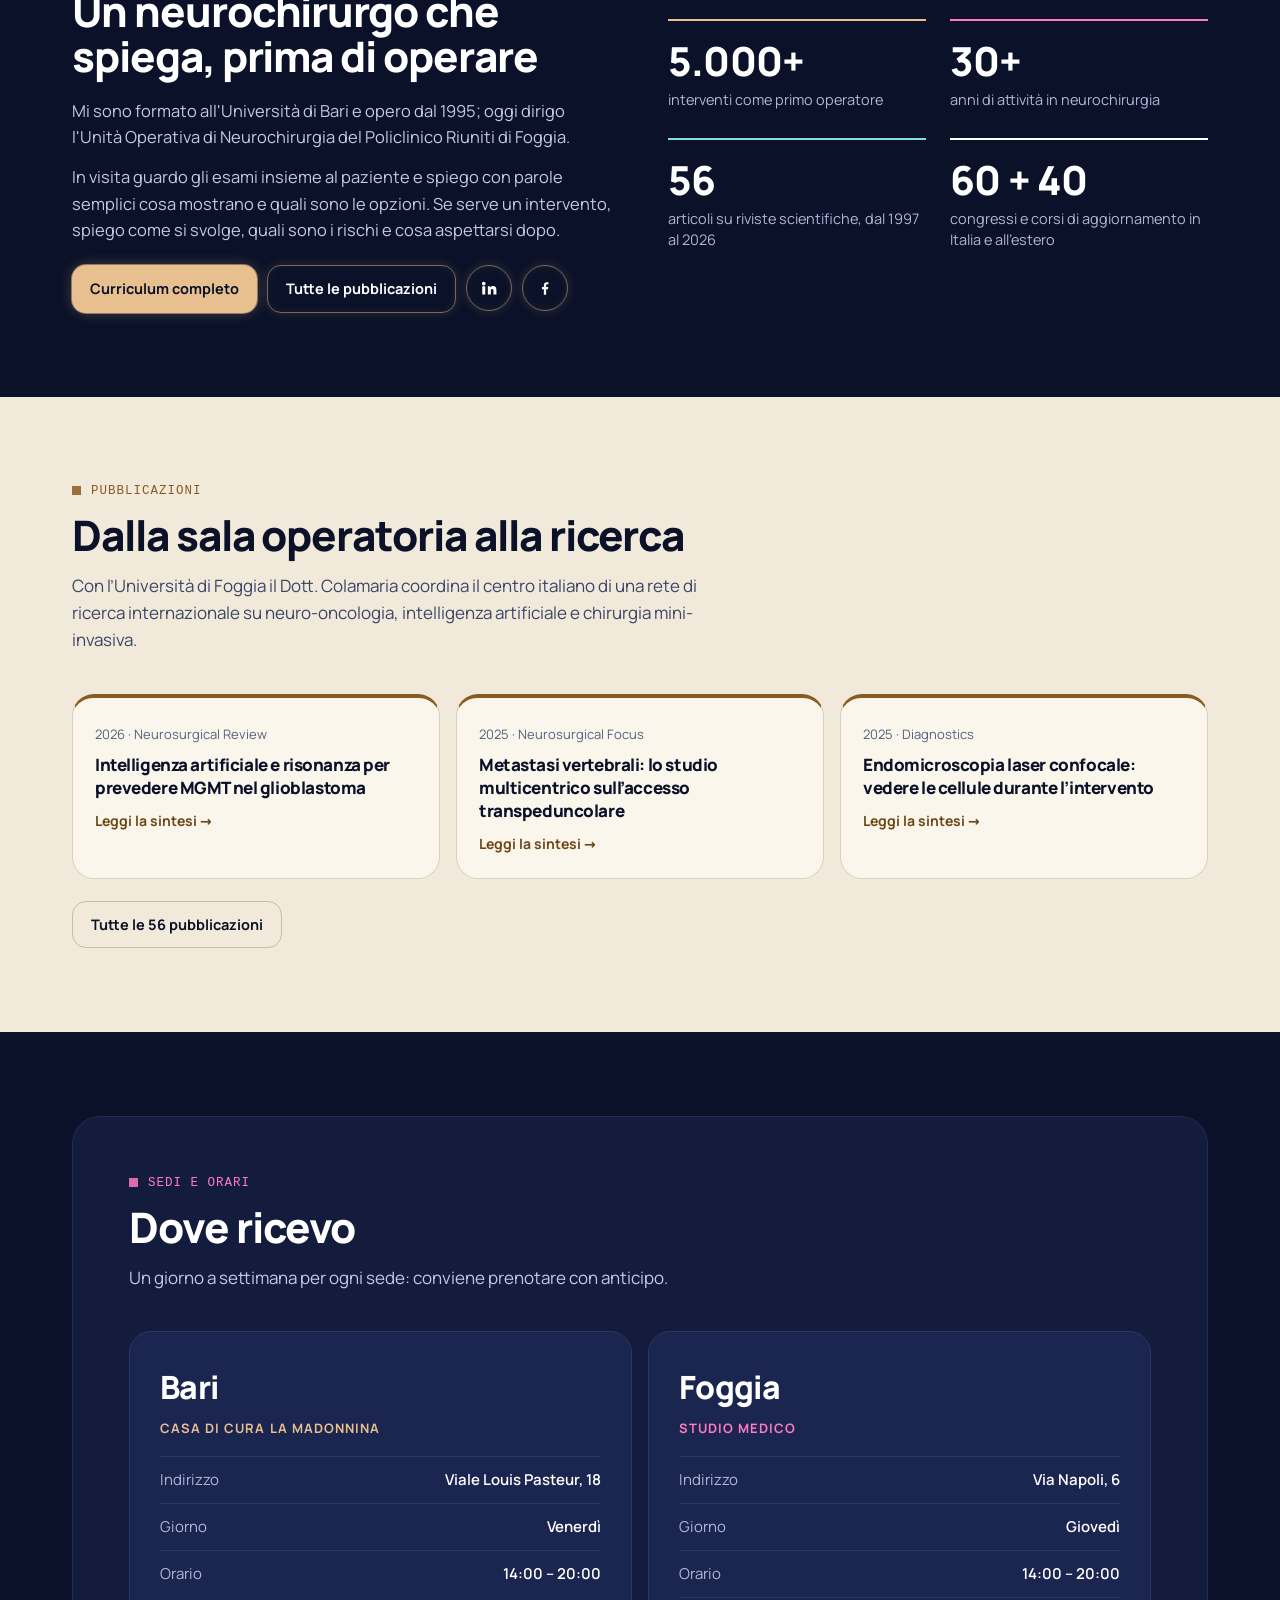
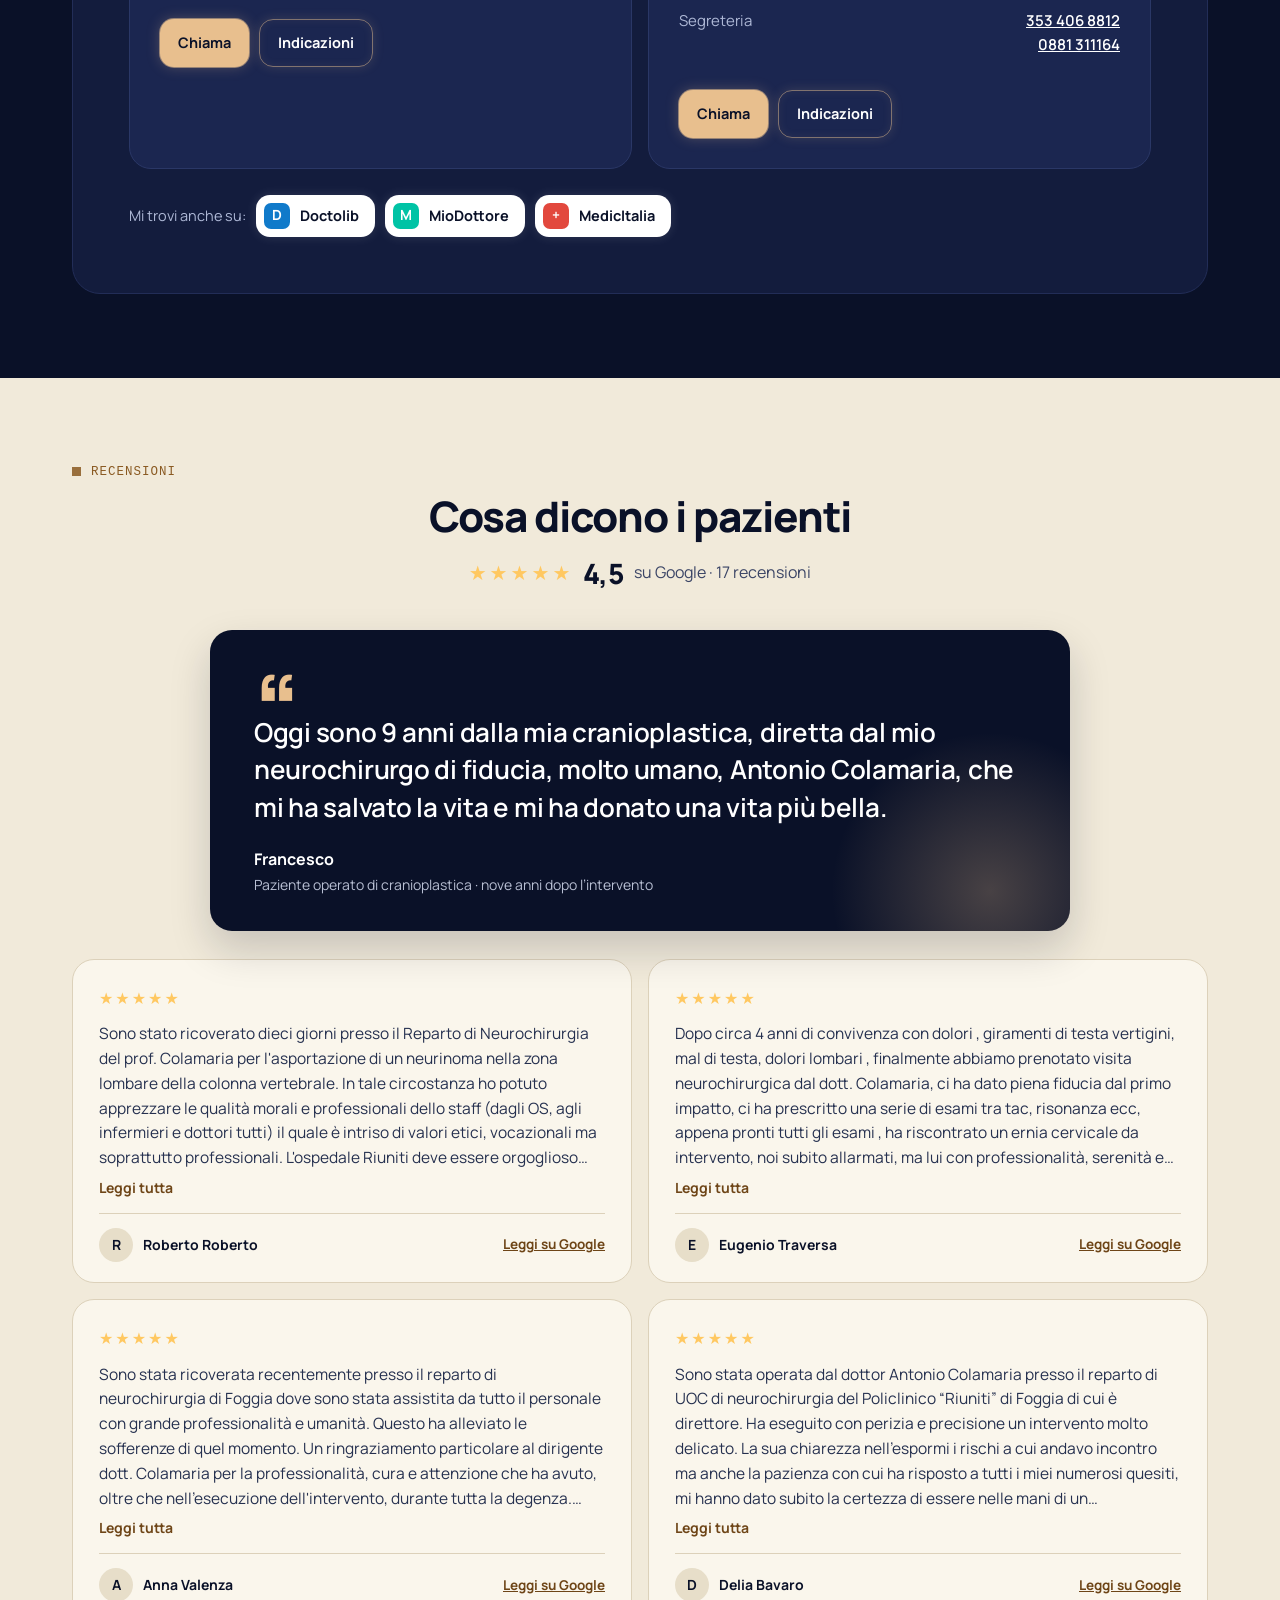
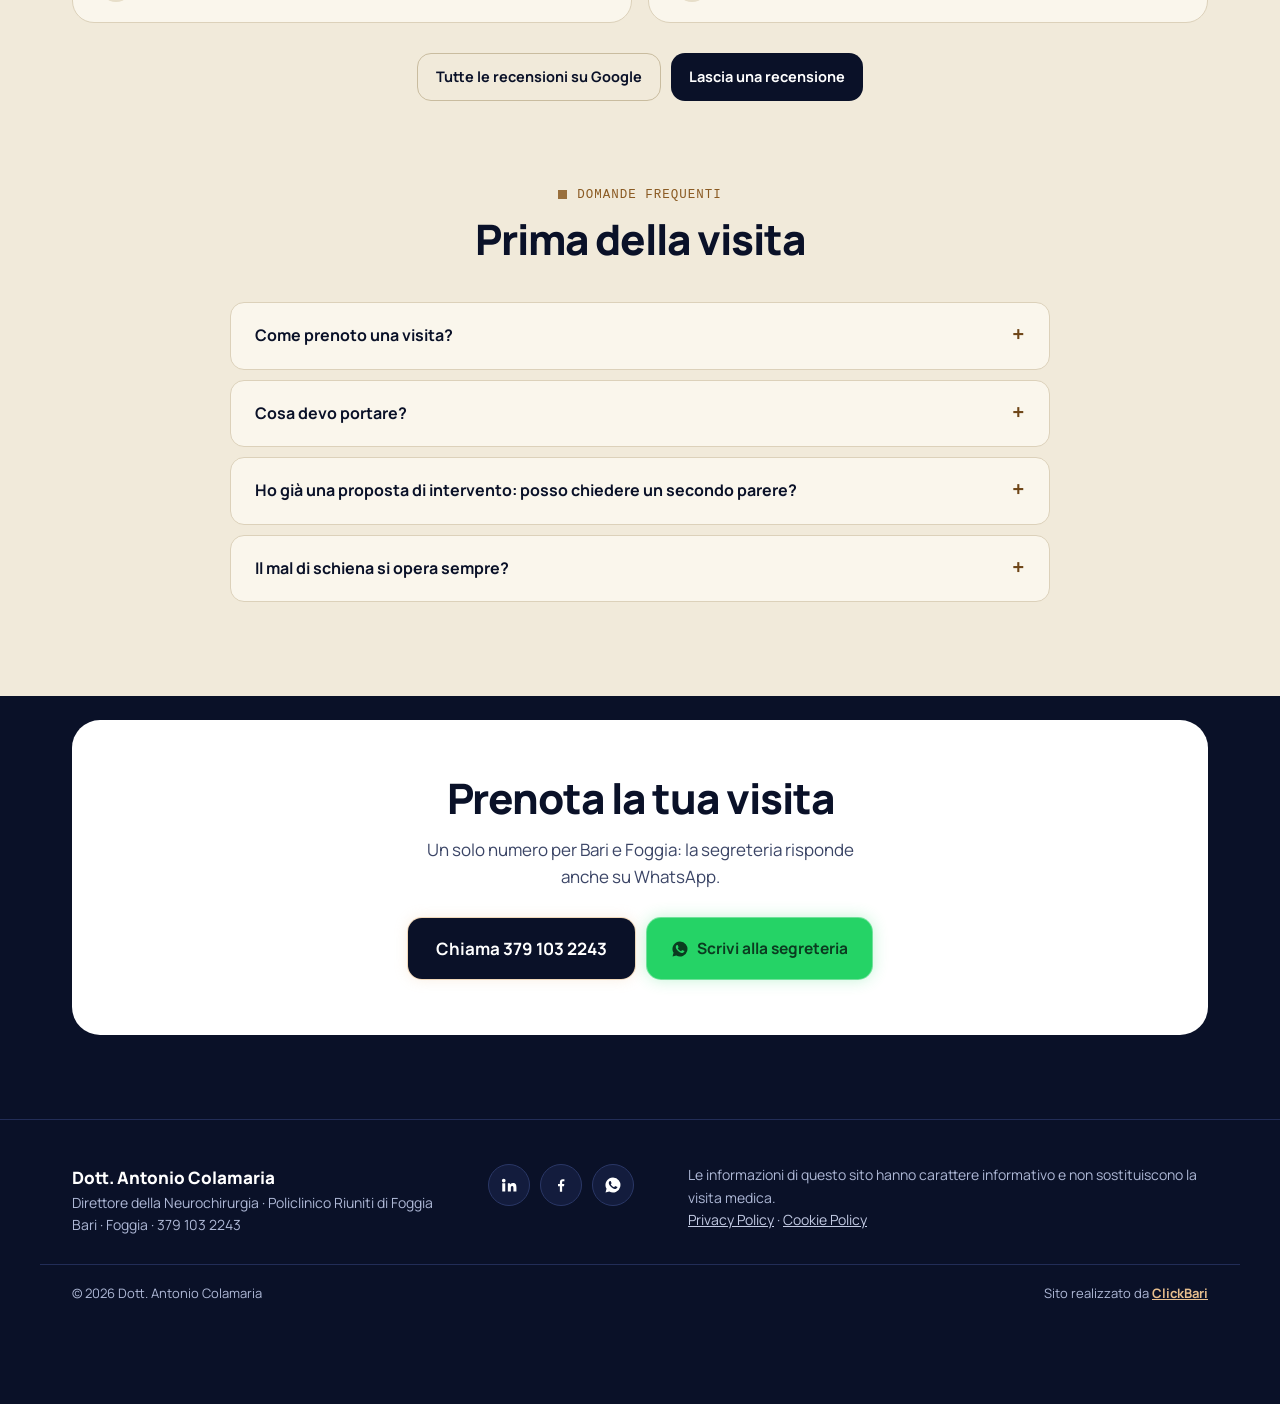
==== commit 07eff33b: "Google Scholar: profilo, citazioni e indice H su Pubblicazioni e Curriculum; sameAs Co-Authored-By: " ====
--- a/index.html
+++ b/index.html
@@ -42,7 +42,8 @@
         "https://www.facebook.com/AntonioColamariaNeurochirurgo",
         "https://www.doctolib.it/neurochirurgo/bari/antonio-colamaria",
         "https://www.miodottore.it/antonio-colamaria/neurochirurgo/bari",
-        "https://www.medicitalia.it/acolamaria/"
+        "https://www.medicitalia.it/acolamaria/",
+        "https://scholar.google.it/citations?user=2mzh9SIAAAAJ"
       ]
     },
     {
@@ -128,8 +129,7 @@
     </div>
     <figure class="portrait cut">
       <picture>
-        <source media="(min-width: 901px)" srcset="img/dott-antonio-colamaria-scontornato.webp">
-        <img src="img/dott-antonio-colamaria.webp" alt="Il Dott. Antonio Colamaria, neurochirurgo" width="840" height="758" fetchpriority="high">
+        <img src="img/dott-antonio-colamaria-scontornato.webp" alt="Il Dott. Antonio Colamaria, neurochirurgo" width="840" height="758" fetchpriority="high">
       </picture>
     </figure>
   </div>
--- a/assets/style.css
+++ b/assets/style.css
@@ -500,8 +500,21 @@
 @media(min-width:901px){.hero::before{right:max(0px,calc(50vw - 760px));width:min(980px,62vw);top:52%;opacity:.8}}
 /* barra "Chiama" su mobile: l'ombra segue gli angoli arrotondati del pulsante */
 .callbar{border-radius:var(--r-md);background:transparent}
-/* mobile: foto normale come prima, senza cervello dietro (desktop invariato) */
+/* mobile: come desktop — ritratto scontornato con cervello dietro, sotto al testo */
 @media(max-width:900px){
-  .hero::before,.hero::after{display:none}
-  .hero .portrait.cut img{border-radius:var(--r-lg);box-shadow:0 20px 50px rgba(0,0,0,.4);filter:none}
-}
+  .hero::before{top:8px;bottom:auto;transform:none;right:50%;margin-right:-57vw;width:114vw;opacity:.75}
+  .hero .portrait.cut{max-width:300px}
+  .hero::after{background:linear-gradient(180deg,rgba(10,17,40,.35) 0%,rgba(10,17,40,0) 12%,rgba(10,17,40,.1) 24%,rgba(10,17,40,.9) 38%,#0A1128 48%)}
+}
+/* intestazione: nome e qualifica più grandi e leggibili */
+.brand strong{font-size:22px;font-weight:800;color:#fff;letter-spacing:-.005em}
+.brand span{display:block;margin-top:2px;font-size:14.5px;font-weight:700;color:var(--teal);letter-spacing:.02em}
+@media(max-width:900px){.brand strong{font-size:19px}.brand span{font-size:13.5px}}
+.hero-badge i{background:var(--teal)}
+.hero-badge i svg{fill:#0A1128}
+/* Pubblicazioni: riquadro Google Scholar */
+.scholar{margin-top:22px;display:flex;flex-wrap:wrap;align-items:center;gap:14px 18px}
+.sch-stats{display:flex;flex-wrap:wrap;gap:8px 22px;flex-basis:100%}
+.sch-stats span{color:var(--ink-soft);font-size:15px}
+.sch-stats b{display:block;font-size:30px;line-height:1.1;font-weight:800;color:var(--teal)}
+.scholar small{color:var(--ink-mute);font-size:12.5px}
